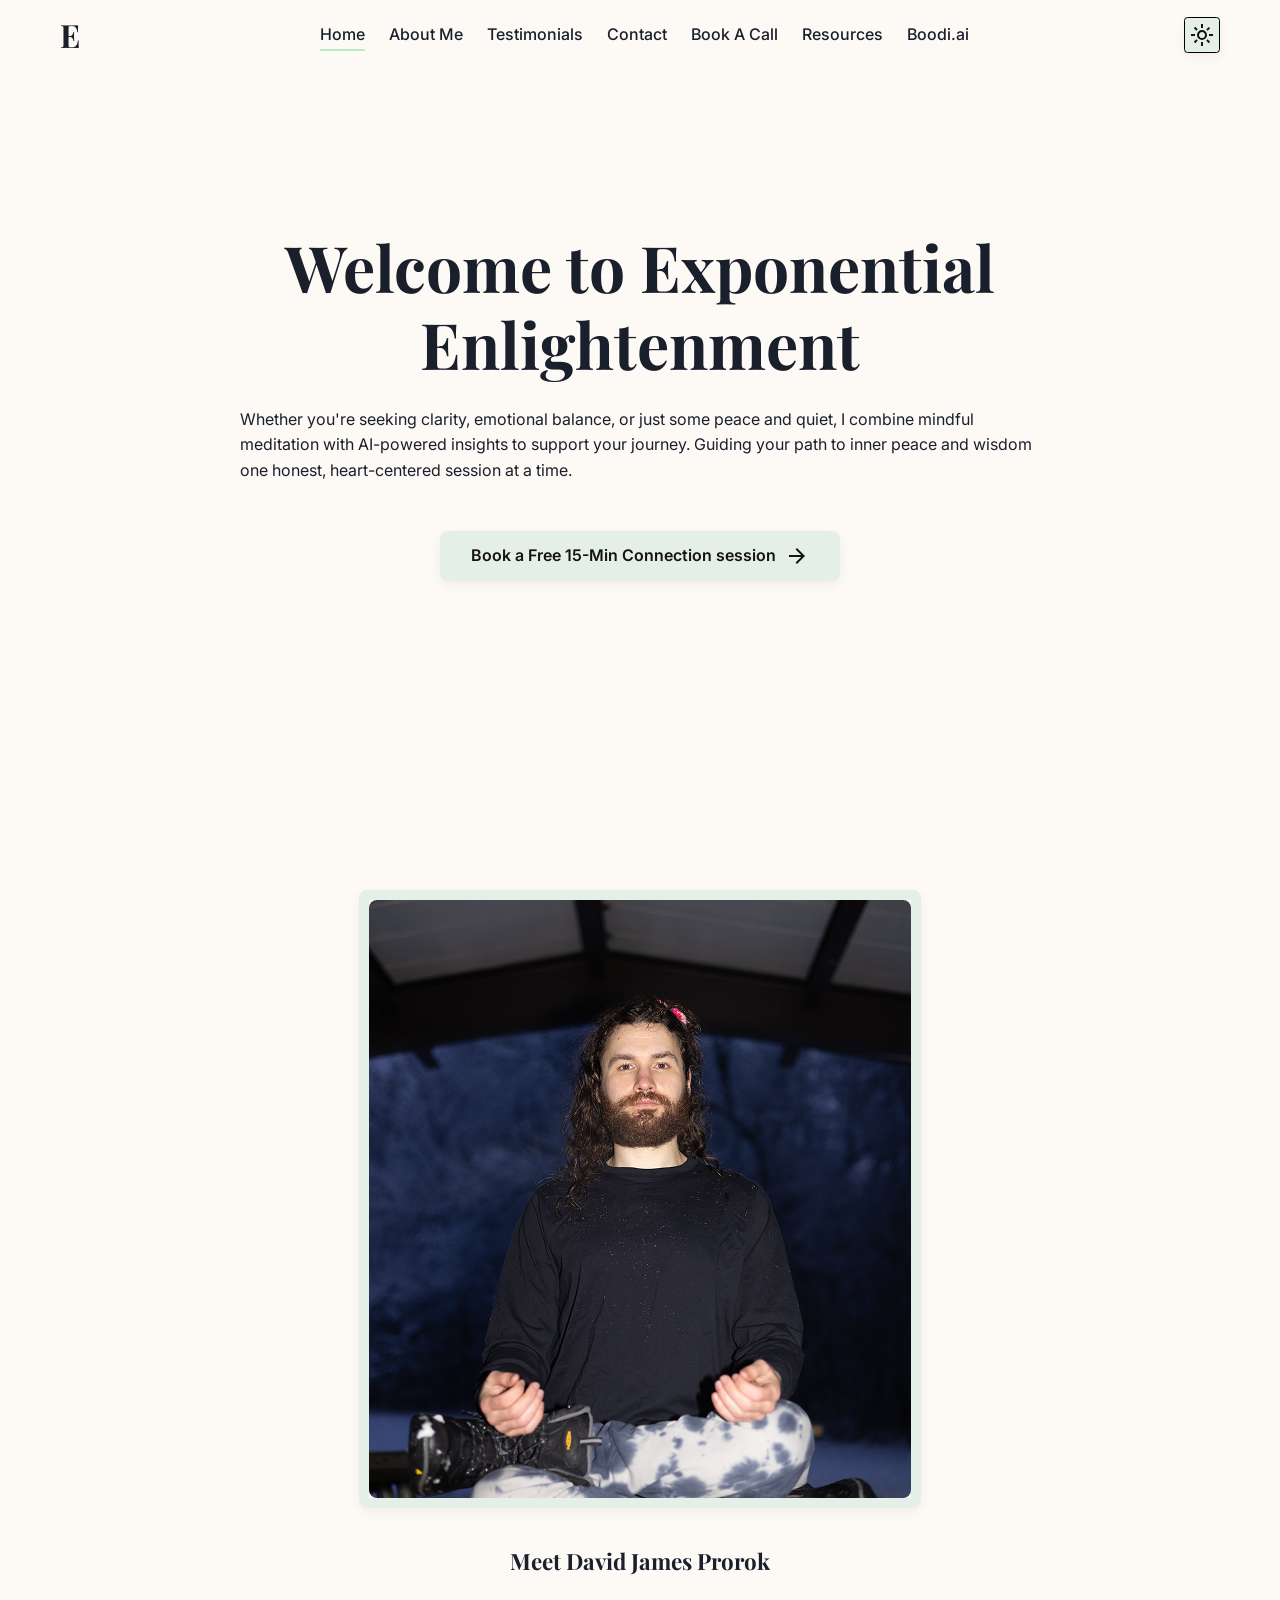
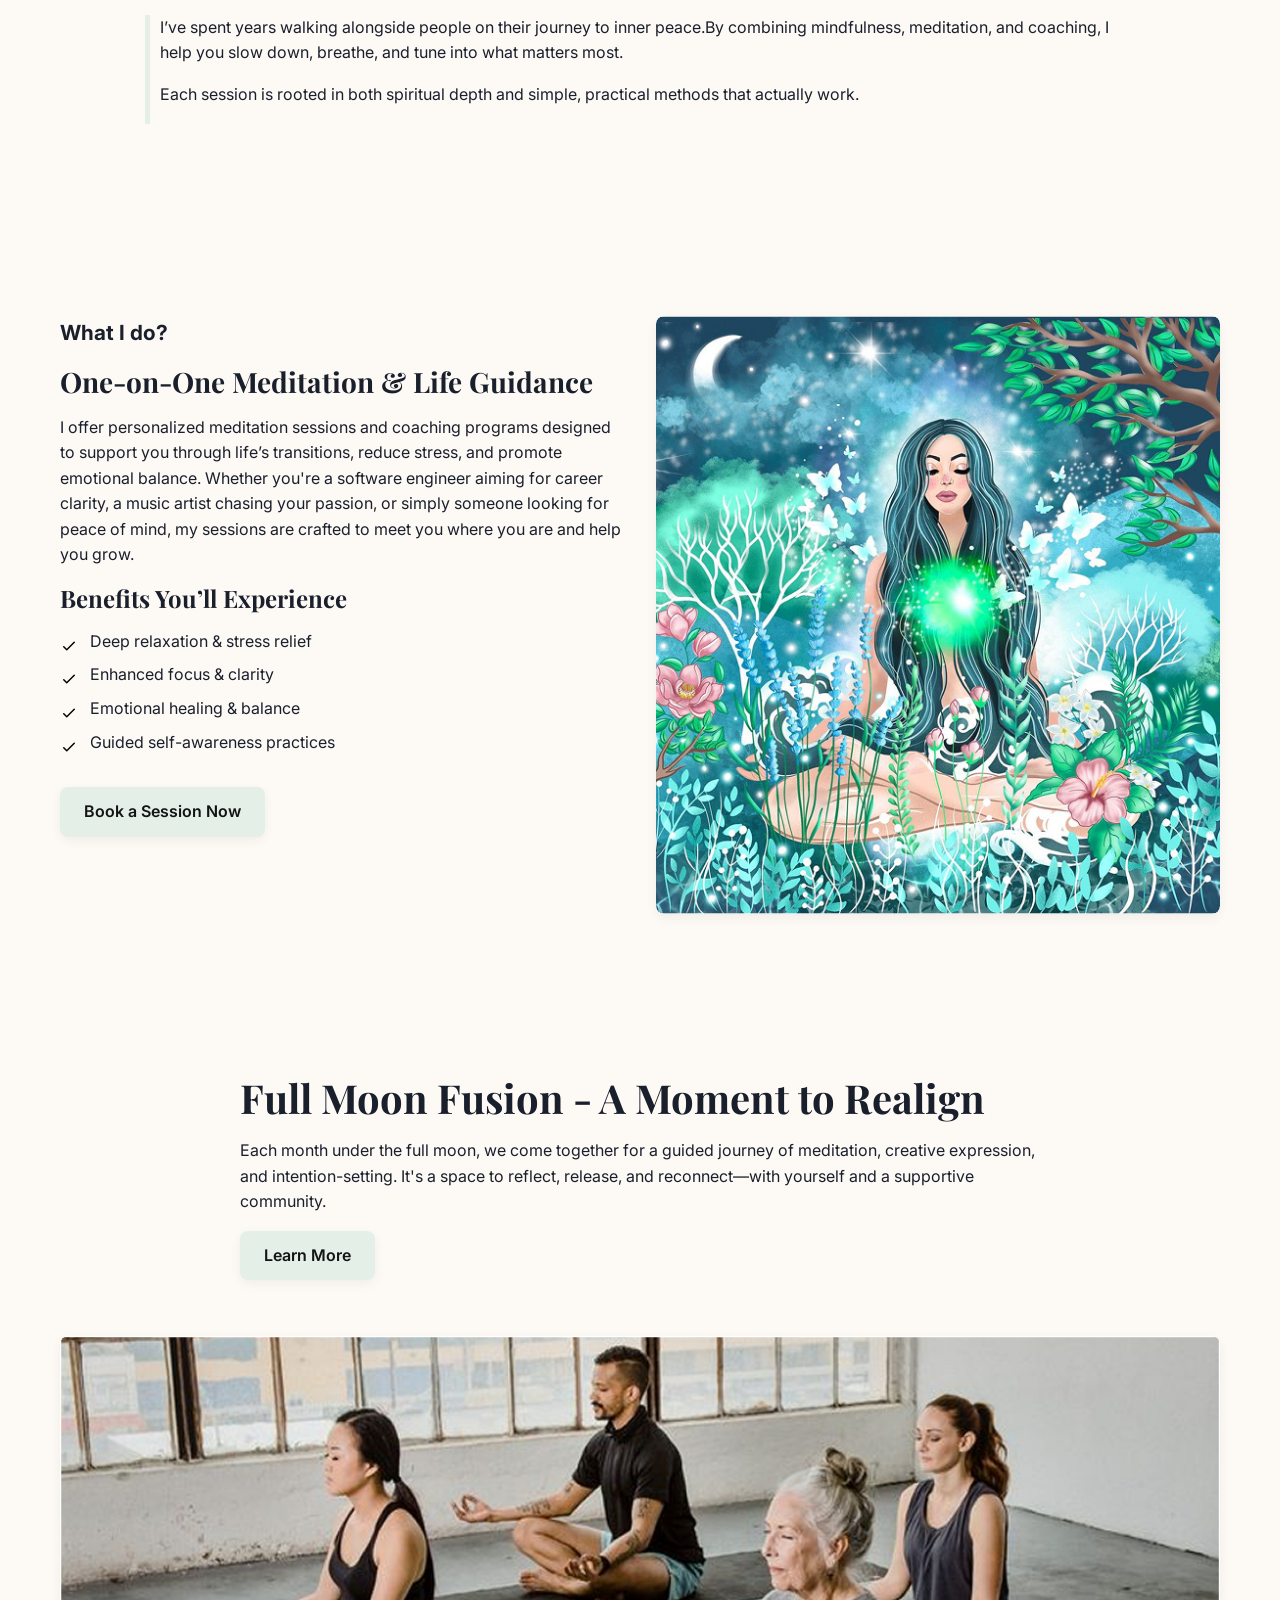
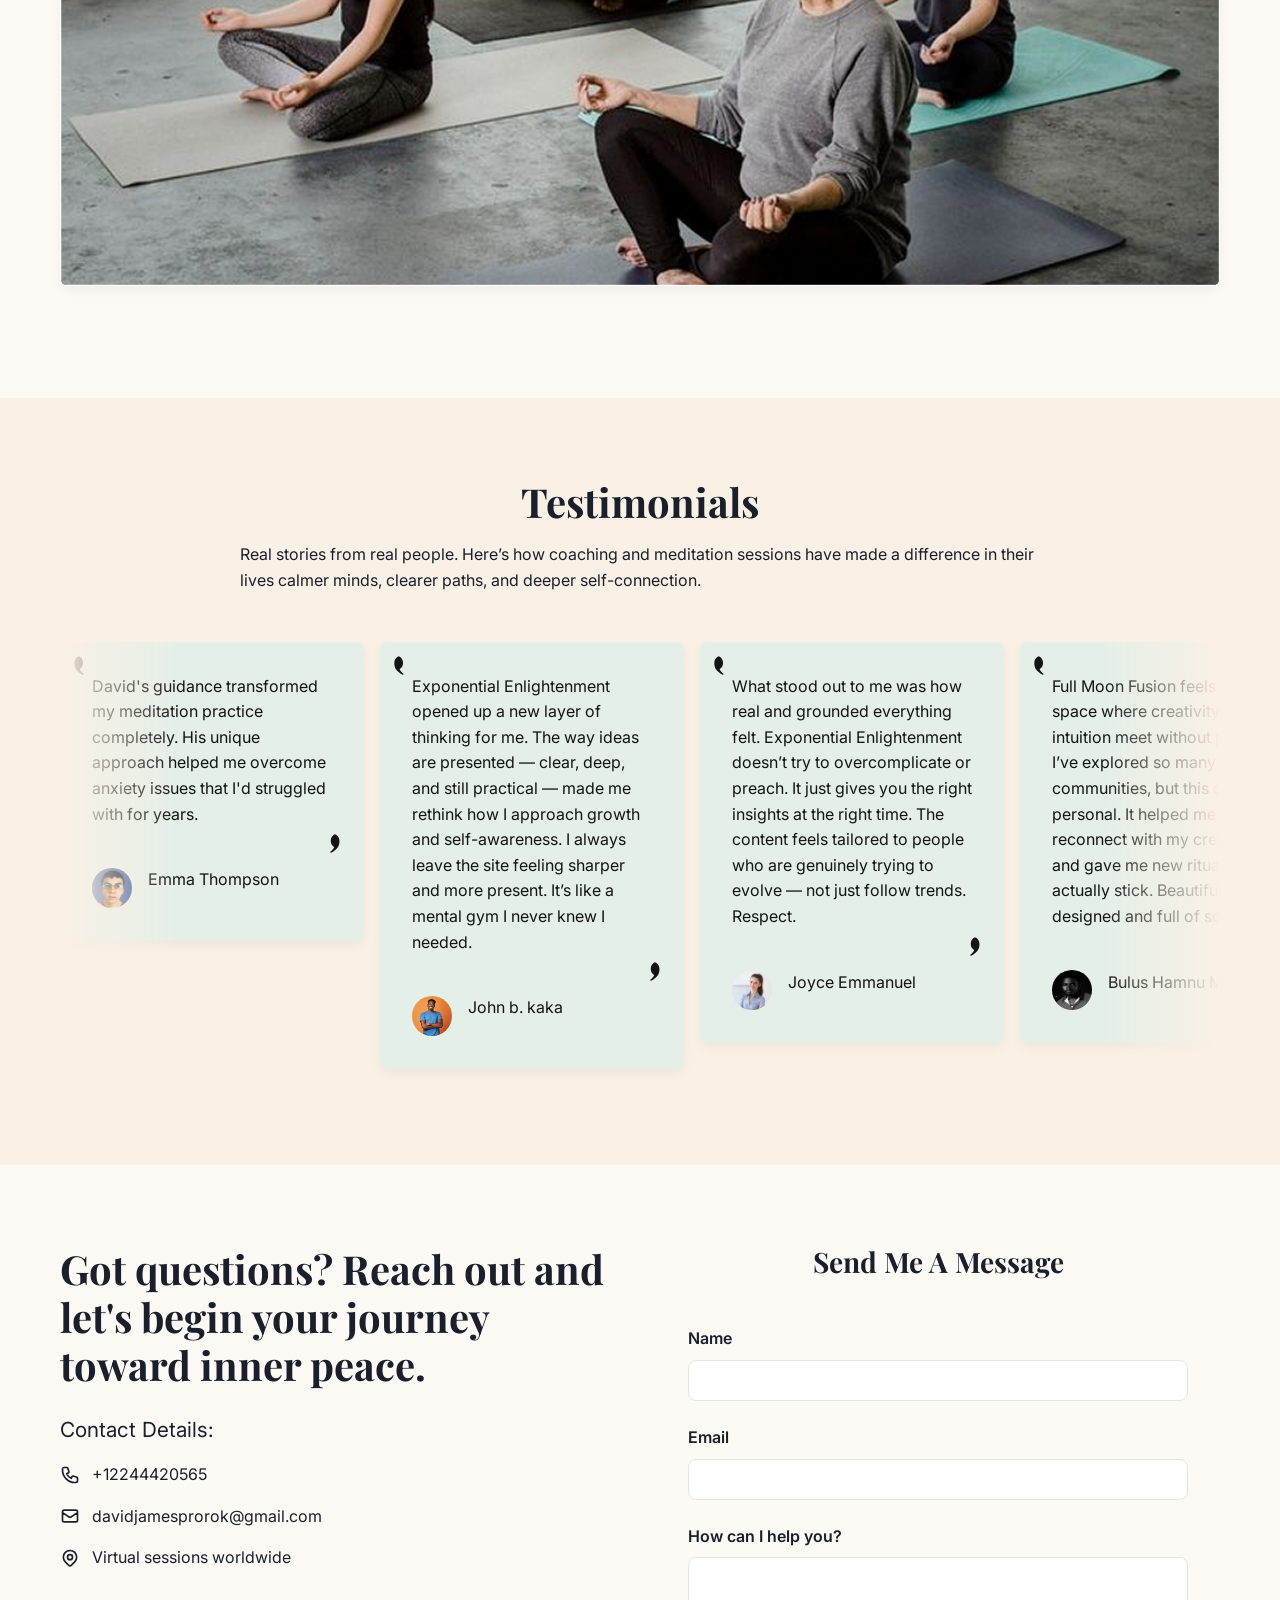
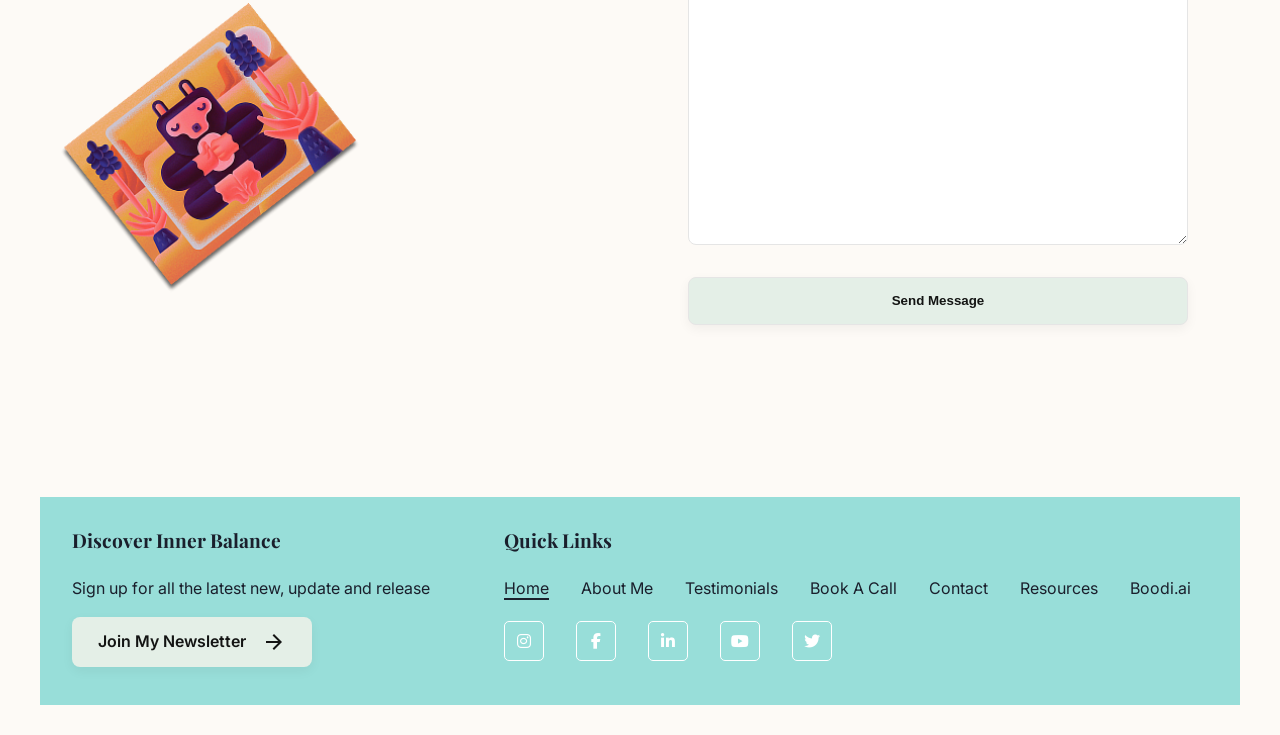
==== index.html @ 4331414e "add and commit project files" ====
<!DOCTYPE html>
<html lang="en">
  <head>
    <meta charset="UTF-8"/>
    <meta name="viewport" content="width=device-width, initial-scale=1.0" />
    <title>Exponential Enlightenment</title>
    <meta name="description" content="Meditation and AI Coaching" />
    <meta name="author" content="David James Prorok" />
    
    <!-- Google Fonts -->
    <link href="https://fonts.googleapis.com/css2?family=Playfair+Display:wght@400;600;700&family=Inter:wght@300;400;500;600;700&display=swap" rel="stylesheet">
    <link rel="stylesheet" href="https://cdnjs.cloudflare.com/ajax/libs/font-awesome/6.4.0/css/all.min.css">

    
    <link rel="stylesheet" href="styles.css">
  </head>
  <body class="theme-default">
    <!-- Header -->
    <header class="header">
      <div class="container">
        <a href="index.html" class="logo">E</a>
        <nav>
          <ul class="main-nav">
            <li><a href="index.html" class="active">Home</a></li>
            <li><a href="#about-section">About Me</a></li>
            <li><a href="#testimonials">Testimonials</a></li>
            <li><a href="contact.html">Contact</a></li>
            <li><a href="booking.html">Book A Call</a></li>
            <li><a href="resources.html">Resources</a></li>
            
            <li><a href="boodi.html">Boodi.ai</a></li>
          </ul>
        </nav>
        <span class="theme-switcher">
          <button id="theme-toggle" aria-label="Change theme">
            <svg xmlns="http://www.w3.org/2000/svg" height="24px" viewBox="0 -960 960 960" width="24px" fill="#000000"><path d="M480-360q50 0 85-35t35-85q0-50-35-85t-85-35q-50 0-85 35t-35 85q0 50 35 85t85 35Zm0 80q-83 0-141.5-58.5T280-480q0-83 58.5-141.5T480-680q83 0 141.5 58.5T680-480q0 83-58.5 141.5T480-280ZM200-440H40v-80h160v80Zm720 0H760v-80h160v80ZM440-760v-160h80v160h-80Zm0 720v-160h80v160h-80ZM256-650l-101-97 57-59 96 100-52 56Zm492 496-97-101 53-55 101 97-57 59Zm-98-550 97-101 59 57-100 96-56-52ZM154-212l101-97 55 53-97 101-59-57Zm326-268Z"/></svg>
          </button>
          <div id="theme-menu" class="theme-menu">
            <button data-theme="default" class="theme-option active">
              <span class="color-swatch cream"></span>
              <span>Cream</span>
            </button>
            <button data-theme="ocean" class="theme-option">
              <span class="color-swatch ocean"></span>
              <span>Ocean</span>
            </button>
            <button data-theme="forest" class="theme-option">
              <span class="color-swatch forest"></span>
              <span>Forest</span>
            </button>
            <button data-theme="cosmos" class="theme-option">
              <span class="color-swatch cosmos"></span>
              <span>Cosmos</span>
            </button>
          </div>
        </span>
        <button class="mobile-menu-toggle" aria-label="Menu">
          <span></span>
          <span></span>
          <span></span>
        </button>
        <div class="overlay-block"></div>
      </div>
    </header>

    <!-- Main Content -->
    <main>
      <!-- Hero Section -->
      <section class="hero-section">
        <div class="container text-center">
          <h1 class="fade-in">Welcome to Exponential Enlightenment</h1>
          <p class="fade-in-delay center-align-desc" >Whether you're seeking clarity, emotional balance, or just some peace and quiet, I combine mindful meditation with AI-powered insights to support your journey. Guiding your path to inner peace and wisdom one honest, heart-centered session at a time.</p>
          <a href="booking.html" class="btn primary-btn fade-in-delay-2">Book a Free 15-Min Connection session
            <svg xmlns="http://www.w3.org/2000/svg" height="24px" viewBox="0 -960 960 960" width="24px" fill="#FFFFFF"><path d="M647-440H160v-80h487L423-744l57-56 320 320-320 320-57-56 224-224Z"/></svg> </a>
        </div>
      </section>

      <!-- About Section -->
      <section class="section about-section animate-on-scroll" id="about-section">
        <div class="container">
          <div class="about-section-cont">
            <div class="image-container">
              <img src="public/images/davidprorok.png" alt="David James Prorok meditating" class="rounded-image">
            </div>
            <h2>Meet David James Prorok</h2>
            <div class="about-david">
              <p>I’ve spent years walking alongside people on their journey to inner peace.By combining mindfulness, meditation, and coaching, I help you slow down, breathe, and tune into what matters most.</p>
              <p>Each session is rooted in both spiritual depth and simple, practical methods that actually work.</p>
            </div>
          </div>
        </div>
      </section>

      <!-- Services Section -->
      <section class="section services-section animate-on-scroll">
        <div class="container">

          <div class="grid-2">
            <div class="desc">
              <p id="what-i-do">What I do?</p>
              <h3>One-on-One Meditation & Life Guidance</h3>
              <p>I offer personalized meditation sessions and coaching programs designed to support you through life’s transitions, reduce stress, and promote emotional balance. Whether you're a software engineer aiming for career clarity, a music artist chasing your passion, or simply someone looking for peace of mind, my sessions are crafted to meet you where you are and help you grow.</p>

              <h4>Benefits You’ll Experience</h4>
              <ul class="check-list">
                <li>Deep relaxation & stress relief</li>
                <li>Enhanced focus & clarity</li>
                <li>Emotional healing & balance</li>
                <li>Guided self-awareness practices</li>
              </ul>

              <a href="booking.html" class="btn primary-btn">Book a Session Now</a>
            </div>
            <div class="image-container">
              <img src="public/images/girl-meditating.png" alt="Meditation session" class="rounded-image">
            </div>
          </div>
        </div>
      </section>

      <!-- Full Moon Fusion Section -->
      <section class="section moon-section animate-on-scroll">
        <div class="container">
          <div class="mb-large center-align-desc">
            <h2>Full Moon Fusion - A Moment to Realign</h2>
            <p class="subtitle " >Each month under the full moon, we come together for a guided journey of meditation, creative expression, and intention-setting. It's a space to reflect, release, and reconnect—with yourself and a supportive community.</p>
            <a href="fullmoonfusion.html" class="btn primary-btn">Learn More</a>
          </div>

          <div class="image-container full-width mb-medium">
            <img src="public/images/group-of-meditator.png" class="rounded-image">
          </div>

          
        </div>
      </section>

      <!-- Testimonials Section -->
      <section class="section testimonials-section light-bg animate-on-scroll" id="testimonials">
        <div class="container">
          <div class="text-center mb-large">
            <h2>Testimonials</h2>
            <p class="subtitle center-align-desc" >Real stories from real people. Here’s how coaching and meditation sessions have made a difference in their lives calmer minds, clearer paths, and deeper self-connection.</p>
          </div>

          <div class="testimonial-container">
            <div class="testimonial-carousel">

              <div class="testimonial-slide">
                <div class="testimonial-card">

                  <span class="icon-cont">
                    <svg width="45" height="36" class="quote-icon left" xmlns="http://www.w3.org/2000/svg" fill="currentColor" viewBox="0 0 45 36">
                      <g transform="translate(45,0) scale(-1,1)">
                        <path d="M13.415.43c-2.523-.21-4.694.84-6.314 2.58-1.84 1.95-2.76 4.67-2.76 8.04 0 2.3.477 4.2 1.43 5.73.953 1.49 2.253 2.69 3.897 3.6-1.21 3.08-3.136 5.46-5.775 7.14v2.14c3.59-1.21 6.775-3.37 9.555-6.46 2.99-3.29 4.486-7.17 4.486-11.64 0-3.2-.87-5.9-2.613-8.07C14.036 1.65 11.9.59 9.22.43h4.195z"/>
                      </g>
                    </svg>
                    
                    <p>David's guidance transformed my meditation practice completely. His unique approach helped me overcome anxiety issues that I'd struggled with for years.</p>
  
                    <svg width="45" height="36" class="quote-icon right" xmlns="http://www.w3.org/2000/svg" fill="currentColor" viewBox="0 0 45 36">
                      <path d="M13.415.43c-2.523-.21-4.694.84-6.314 2.58-1.84 1.95-2.76 4.67-2.76 8.04 0 2.3.477 4.2 1.43 5.73.953 1.49 2.253 2.69 3.897 3.6-1.21 3.08-3.136 5.46-5.775 7.14v2.14c3.59-1.21 6.775-3.37 9.555-6.46 2.99-3.29 4.486-7.17 4.486-11.64 0-3.2-.87-5.9-2.613-8.07C14.036 1.65 11.9.59 9.22.43h4.195z"/>
                    </svg>
                  </span>
                  

                  <div class="testimonial-author">
                    <img class="author-avatar" src="public/images/profiles/a-guy-2.jpeg" alt="">
                    <div>
                      <p>Emma Thompson</p>
                    </div>
                  </div>
                </div>
              </div>
              <div class="testimonial-slide">
                <div class="testimonial-card">

                  <span class="icon-cont">
                    <svg width="45" height="36" class="quote-icon left" xmlns="http://www.w3.org/2000/svg" fill="currentColor" viewBox="0 0 45 36">
                      <g transform="translate(45,0) scale(-1,1)">
                        <path d="M13.415.43c-2.523-.21-4.694.84-6.314 2.58-1.84 1.95-2.76 4.67-2.76 8.04 0 2.3.477 4.2 1.43 5.73.953 1.49 2.253 2.69 3.897 3.6-1.21 3.08-3.136 5.46-5.775 7.14v2.14c3.59-1.21 6.775-3.37 9.555-6.46 2.99-3.29 4.486-7.17 4.486-11.64 0-3.2-.87-5.9-2.613-8.07C14.036 1.65 11.9.59 9.22.43h4.195z"/>
                      </g>
                    </svg>
                    
                    <p>Exponential Enlightenment opened up a new layer of thinking for me. The way ideas are presented — clear, deep, and still practical — made me rethink how I approach growth and self-awareness. I always leave the site feeling sharper and more present. It’s like a mental gym I never knew I needed.</p>
  
                    <svg width="45" height="36" class="quote-icon right" xmlns="http://www.w3.org/2000/svg" fill="currentColor" viewBox="0 0 45 36">
                      <path d="M13.415.43c-2.523-.21-4.694.84-6.314 2.58-1.84 1.95-2.76 4.67-2.76 8.04 0 2.3.477 4.2 1.43 5.73.953 1.49 2.253 2.69 3.897 3.6-1.21 3.08-3.136 5.46-5.775 7.14v2.14c3.59-1.21 6.775-3.37 9.555-6.46 2.99-3.29 4.486-7.17 4.486-11.64 0-3.2-.87-5.9-2.613-8.07C14.036 1.65 11.9.59 9.22.43h4.195z"/>
                    </svg>
                  </span>
                  

                  <div class="testimonial-author">
                    <img class="author-avatar" src="public/images/profiles/a-guy.jpeg" alt="">
                    <div>
                      <p>John b. kaka</p>
                    </div>
                  </div>
                </div>
              </div>

              <div class="testimonial-slide ">
                <div class="testimonial-card">

                  <span class="icon-cont">
                    <svg width="45" height="36" class="quote-icon left" xmlns="http://www.w3.org/2000/svg" fill="currentColor" viewBox="0 0 45 36">
                      <g transform="translate(45,0) scale(-1,1)">
                        <path d="M13.415.43c-2.523-.21-4.694.84-6.314 2.58-1.84 1.95-2.76 4.67-2.76 8.04 0 2.3.477 4.2 1.43 5.73.953 1.49 2.253 2.69 3.897 3.6-1.21 3.08-3.136 5.46-5.775 7.14v2.14c3.59-1.21 6.775-3.37 9.555-6.46 2.99-3.29 4.486-7.17 4.486-11.64 0-3.2-.87-5.9-2.613-8.07C14.036 1.65 11.9.59 9.22.43h4.195z"/>
                      </g>
                    </svg>
                    
                    <p>What stood out to me was how real and grounded everything felt. Exponential Enlightenment doesn’t try to overcomplicate or preach. It just gives you the right insights at the right time. The content feels tailored to people who are genuinely trying to evolve — not just follow trends. Respect.</p>
  
                    <svg width="45" height="36" class="quote-icon right" xmlns="http://www.w3.org/2000/svg" fill="currentColor" viewBox="0 0 45 36">
                      <path d="M13.415.43c-2.523-.21-4.694.84-6.314 2.58-1.84 1.95-2.76 4.67-2.76 8.04 0 2.3.477 4.2 1.43 5.73.953 1.49 2.253 2.69 3.897 3.6-1.21 3.08-3.136 5.46-5.775 7.14v2.14c3.59-1.21 6.775-3.37 9.555-6.46 2.99-3.29 4.486-7.17 4.486-11.64 0-3.2-.87-5.9-2.613-8.07C14.036 1.65 11.9.59 9.22.43h4.195z"/>
                    </svg>
                  </span>
                  

                  <div class="testimonial-author">
                    <img class="author-avatar" src="public/images/profiles/a-lady.jpeg" alt="">
                    <div>
                      <p>Joyce Emmanuel</p>
                    </div>
                  </div>
                </div>
              </div>
              <div class="testimonial-slide active">
                <div class="testimonial-card">

                  <span class="icon-cont">
                    <svg width="45" height="36" class="quote-icon left" xmlns="http://www.w3.org/2000/svg" fill="currentColor" viewBox="0 0 45 36">
                      <g transform="translate(45,0) scale(-1,1)">
                        <path d="M13.415.43c-2.523-.21-4.694.84-6.314 2.58-1.84 1.95-2.76 4.67-2.76 8.04 0 2.3.477 4.2 1.43 5.73.953 1.49 2.253 2.69 3.897 3.6-1.21 3.08-3.136 5.46-5.775 7.14v2.14c3.59-1.21 6.775-3.37 9.555-6.46 2.99-3.29 4.486-7.17 4.486-11.64 0-3.2-.87-5.9-2.613-8.07C14.036 1.65 11.9.59 9.22.43h4.195z"/>
                      </g>
                    </svg>
                    
                    <p>Full Moon Fusion feels like a space where creativity and intuition meet without pressure. I’ve explored so many tools and communities, but this one felt personal. It helped me reconnect with my creative flow and gave me new rituals that actually stick. Beautifully designed and full of soul</p>
  
                    <svg width="45" height="36" class="quote-icon right" xmlns="http://www.w3.org/2000/svg" fill="currentColor" viewBox="0 0 45 36">
                      <path d="M13.415.43c-2.523-.21-4.694.84-6.314 2.58-1.84 1.95-2.76 4.67-2.76 8.04 0 2.3.477 4.2 1.43 5.73.953 1.49 2.253 2.69 3.897 3.6-1.21 3.08-3.136 5.46-5.775 7.14v2.14c3.59-1.21 6.775-3.37 9.555-6.46 2.99-3.29 4.486-7.17 4.486-11.64 0-3.2-.87-5.9-2.613-8.07C14.036 1.65 11.9.59 9.22.43h4.195z"/>
                    </svg>
                  </span>
                  

                  <div class="testimonial-author">
                    <img class="author-avatar" src="public/images/profiles/bulus.jpg" alt="">
                    <div>
                      <p>Bulus Hamnu Madu</p>
                    </div>
                  </div>
                </div>
              </div>
              <div class="testimonial-slide ">
                <div class="testimonial-card">

                  <span class="icon-cont">
                    <svg width="45" height="36" class="quote-icon left" xmlns="http://www.w3.org/2000/svg" fill="currentColor" viewBox="0 0 45 36">
                      <g transform="translate(45,0) scale(-1,1)">
                        <path d="M13.415.43c-2.523-.21-4.694.84-6.314 2.58-1.84 1.95-2.76 4.67-2.76 8.04 0 2.3.477 4.2 1.43 5.73.953 1.49 2.253 2.69 3.897 3.6-1.21 3.08-3.136 5.46-5.775 7.14v2.14c3.59-1.21 6.775-3.37 9.555-6.46 2.99-3.29 4.486-7.17 4.486-11.64 0-3.2-.87-5.9-2.613-8.07C14.036 1.65 11.9.59 9.22.43h4.195z"/>
                      </g>
                    </svg>
                    
                    <p>I wasn’t expecting much at first, but Full Moon Fusion surprised me. It mixes calm energy with deep inspiration. The vibe, the design, the thought behind every section — it just clicks. I now use the prompts and cycles as part of my creative planning. It’s become part of my rhythm</p>
  
                    <svg width="45" height="36" class="quote-icon right" xmlns="http://www.w3.org/2000/svg" fill="currentColor" viewBox="0 0 45 36">
                      <path d="M13.415.43c-2.523-.21-4.694.84-6.314 2.58-1.84 1.95-2.76 4.67-2.76 8.04 0 2.3.477 4.2 1.43 5.73.953 1.49 2.253 2.69 3.897 3.6-1.21 3.08-3.136 5.46-5.775 7.14v2.14c3.59-1.21 6.775-3.37 9.555-6.46 2.99-3.29 4.486-7.17 4.486-11.64 0-3.2-.87-5.9-2.613-8.07C14.036 1.65 11.9.59 9.22.43h4.195z"/>
                    </svg>
                  </span>
                  

                  <div class="testimonial-author">
                    <img class="author-avatar" src="public/images/profiles/a-lady-2.jpeg" alt="">
                    <div>
                      <p>Natasha Emma</p>
                    </div>
                  </div>
                </div>
              </div>

              
              </div>
            </div>
          </div>

        </div>
      </section>

      <!-- Contact Section -->
      <section class="section contact-section animate-on-scroll">
        <div class="container">
          <div class="grid-2">
            <div style="align-self:start;">
              <h2>Got questions? Reach out and let's begin your journey toward inner peace.</h2>
              <p style="margin-top:1.5rem; font-size: 1.3rem;">Contact Details:</p>
              
              <div class="contact-info">
                <svg xmlns="http://www.w3.org/2000/svg" width="20" height="20" fill="none" viewBox="0 0 24 24" stroke="currentColor">
                  <path stroke-linecap="round" stroke-linejoin="round" stroke-width="2" d="M3 5a2 2 0 012-2h3.28a1 1 0 01.948.684l1.498 4.493a1 1 0 01-.502 1.21l-2.257 1.13a11.042 11.042 0 005.516 5.516l1.13-2.257a1 1 0 011.21-.502l4.493 1.498a1 1 0 01.684.949V19a2 2 0 01-2 2h-1C9.716 21 3 14.284 3 6V5z" />
                </svg>
                <a href="tel:+1 (224) 567-1146">+12244420565</a>
              </div>

              <div class="contact-info-list">
                <div class="contact-info">
                  <svg xmlns="http://www.w3.org/2000/svg" width="20" height="20" fill="none" viewBox="0 0 24 24" stroke="currentColor">
                    <path stroke-linecap="round" stroke-linejoin="round" stroke-width="2" d="M3 8l7.89 5.26a2 2 0 002.22 0L21 8M5 19h14a2 2 0 002-2V7a2 2 0 00-2-2H5a2 2 0 00-2 2v10a2 2 0 002 2z" />
                  </svg>
                  <a href="mailto:davidjamesprorok@gmail.com">davidjamesprorok@gmail.com</a>
                </div>
                
                <div class="contact-info">
                  <svg xmlns="http://www.w3.org/2000/svg" width="20" height="20" fill="none" viewBox="0 0 24 24" stroke="currentColor">
                    <path stroke-linecap="round" stroke-linejoin="round" stroke-width="2" d="M17.657 16.657L13.414 20.9a1.998 1.998 0 01-2.827 0l-4.244-4.243a8 8 0 1111.314 0z" />
                    <path stroke-linecap="round" stroke-linejoin="round" stroke-width="2" d="M15 11a3 3 0 11-6 0 3 3 0 016 0z" />
                  </svg>
                  <span>Virtual sessions worldwide</span>
                </div>
              </div>
              
              <img src="public/images/svg-image.png" alt="Contact visual" class="contact-image rounded-image">
            </div>
            
            <div>
              <h3 style="text-align: center;">Send Me A Message</h3>
              
              <!-- update form url here before deployment -->
              <form id="contact-form" class="contact-form" action="https://formspree.io/f/xjkwyryb" method="POST">
                <div class="form-group">
                  <label for="name">Name</label>
                  <input type="text" id="name" name="name" required>
                </div>
                <div class="form-group">
                  <label for="email">Email</label>
                  <input type="email" id="email" name="email" required>
                </div>
                <div class="form-group">
                  <label for="message">How can I help you?</label>
                  <textarea id="message" name="message" rows="4" required></textarea>
                </div>
                <input type="submit" class="btn primary-btn full-width" value="Send Message">
                <div id="form-status" class="form-status"></div>
              </form>
            </div>
          </div>
        </div>
      </section>
    </main>

    <!-- Footer -->
    <footer class="footer">
      <div class="container">
        <!-- Upper Footer -->
        <div class="footer-grid">

          <!-- Newsletter Signup -->
          <div class="footer-col">
            <h3>Discover Inner Balance</h3>
            <p>Sign up for all the latest new, update and release</p>
            <a target="_blank" href="https://fullmoonfusion.com" class="btn primary-btn newsletter-btn">Join My Newsletter
              <svg xmlns="http://www.w3.org/2000/svg" height="24px" viewBox="0 -960 960 960" width="24px" fill="#FFFFFF"><path d="M647-440H160v-80h487L423-744l57-56 320 320-320 320-57-56 224-224Z"/></svg>
            </a>
          </div>

          <!-- Quick Links -->
          <div class="footer-col">
            <h3>Quick Links</h3>
            <ul class="footer-links">
              <li><a class="active" href="index.html">Home</a></li>
              <li><a href="#about-section">About Me</a></li>
              <li><a href="#testimonials">Testimonials</a></li>
              <li><a href="booking.html">Book A Call</a></li>
              <li><a href="contact.html">Contact</a></li>
              <li><a href="resources.html">Resources</a></li>
              <li><a href="boodi.html">Boodi.ai</a></li>
            </ul>

            <!-- socials icons -->
            <ul class="footer-contact">
      
              <li><a href="https://www.instagram.com/david.prorok" target="_blank"><i class="fab fa-instagram"></i></a></li>
              <li><a href="https://facebook.com/the.david.prorok" target="_blank"><i class="fab fa-facebook-f"></i></a></li>
              <li><a href="https://www.linkedin.com/in/davidprorok" target="_blank"><i class="fab fa-linkedin-in"></i></a></li>
              <li><a href="https://youtube.com/@davidprorok?si=w_GPrHZQorE5PMjw" target="_blank"><i class="fab fa-youtube"></i></a></li>
              <li><a href="https://x.com/david_prorok?t=3c5p2fxIxvEWdtD1FRmhCA&s=09" target="_blank"><i class="fab fa-twitter"></i></a></li>

            </ul>
          </div>

      </div>
    </footer>

    <script src="script.js"></script>
  </body>
</html>
---- styles.css ----
/* Base Variables */
:root {
  /* Default theme - Cream */
  --background-color: #FDFAF6;
  --text-color: #1A1F2C;
  
  --primary-color: #E4EFE7; /* btn */
  --primary-color-text: #131413; /* btn */
  --primary-color-hover : #b5eec5;
  --primary-color-light: rgba(26, 31, 44, 0.1);
  
  --secondary-color: #FAF1E6;
  --secondary-text: #666;
  --border-color: #e5e5e5;
  --shadow: 0 4px 12px rgba(0,0,0,0.05);
  --footer-color: #98DED9;
  
  /* Common variables across themes */
  --header-height: 70px;
  --border-radius: 8px;
  --transition: all 0.3s ease;
}

/* Ocean Theme */
.theme-ocean {
  --background-color: #e3f2fd;
  --text-color: #0d2b45;
  --secondary-color: #ffffff;
  --primary-color: #1565c0;
  --primary-color-light: rgba(21, 101, 192, 0.1);
  --secondary-color: #bbdefb;
  --secondary-text: #546e7a;
  --border-color: #b3e5fc;

  --primary-color-text: #ffffff; /* btn */
  --primary-color-hover : #3813cb;
  --footer-color: #60bef9;
}

/* Forest Theme */
.theme-forest {
  --background-color: #e8f5e9;
  --text-color: #1b5e20;
  --secondary-color: #ffffff;
  --primary-color: #2e7d32;
  --primary-color-light: rgba(46, 125, 50, 0.1);
  --secondary-color: #c8e6c9;
  --secondary-text: #558b2f;
  --border-color: #a5d6a7;

  --primary-color-text: #ffffff; /* btn */
  --primary-color-hover : #13cb72;
  --footer-color: #51f1b1;
}

/* Cosmos Theme */
.theme-cosmos {
  --background-color: #f3e5f5;
  --text-color: #4a148c;
  --secondary-color: #ffffff;
  --primary-color: #7b1fa2;
  --primary-color-light: rgba(123, 31, 162, 0.1);
  --secondary-color: #e1bee7;
  --secondary-text: #6a1b9a;
  --border-color: #ce93d8;

  --primary-color-text: #ffffff; /* btn */
  --primary-color-hover : #da52df;
  --footer-color: rgb(245, 138, 234);
}

/* Reset & Base Styles */
* {
  margin: 0;
  padding: 0;
  box-sizing: border-box;
}

html {
  scroll-behavior: smooth;
  scroll-padding-top: 5rem;
}

body {
  font-family: 'Inter', sans-serif;
  line-height: 1.6;
  color: var(--text-color);
  background-color: var(--background-color);
  transition: background-color 0.5s ease, color 0.5s ease;
}

h1, h2, h3, h4, h5, h6 {
  font-family: 'Playfair Display', serif;
  margin-bottom: 1rem;
  line-height: 1.2;
}

h1 {
  font-size: 3rem;
}

h2 {
  font-size: 2.5rem;
}

h3 {
  font-size: 1.75rem;
}

h4 {
  font-size: 1.5rem;
}

p {
  margin-bottom: 1rem;
}


a {
  color: var(--primary-color);
  text-decoration: none;
  transition: var(--transition);
}

a:hover {
  color: var(--text-color);
}

img {
  max-width: 100%;
  height: auto;
  display: block;
}

ul {
  list-style: none;
}

button {
  cursor: pointer;
  font-family: 'Inter', sans-serif;
}

/* Utility Classes */
.container {
  width: 100%;
  max-width: 1200px;
  margin: 0 auto;
  padding: 0 20px;
}

.text-center {
  text-align: center;
}

.mb-small {
  margin-bottom: 1rem;
}

.mb-medium {
  margin-bottom: 2rem;
}

.mb-large {
  margin-bottom: 3rem;
}

.light-bg {
  background-color: var(--secondary-color);
}

/* Button Styles */
.btn {
  display: inline-block;
  padding: 12px 24px;
  border-radius: var(--border-radius);
  text-align: center;
  font-weight: 600;
  border: none;
  cursor: pointer;
  transition: var(--transition);
}

.primary-btn {
  background-color: var(--primary-color);
  color: var(--primary-color-text);
  box-shadow: var(--shadow);
}

.primary-btn:hover {
  background-color: var(--primary-color-hover);
  color: var(--primary-color-text);
}

.outline-btn {
  background-color: transparent;
  border: 2px solid var(--primary-color);
  color: var(--primary-color);
}

.outline-btn:hover {
  background-color: var(--primary-color);
  color: #fff;
}

.full-width {
  width: 100%;
}

/* Grid Layouts */
.grid-2 {
  display: grid;
  grid-template-columns: 1fr;
  gap: 2rem;
  align-items: flex-start;
}

.footer-grid {
  display: grid;
  grid-template-columns: 1fr;
  gap: 2rem;
}

/* Responsive Grid */
@media (min-width: 768px) {
  .grid-2 {
    grid-template-columns: 1fr 1fr;
    align-items: center;
  }
  
  .footer-grid {
    grid-template-columns: 25rem 1fr;
  }
}

@media (min-width: 992px) {
  /* .footer-grid {
    grid-template-columns: repeat(4, 1fr);
  } */
}

/* Section Styles */
.section {
  padding: 60px 0;
}

.hero-section {
  min-height: 90vh;
  display: flex;
  align-items: center;
  background-color: var(--background-color);
  padding: 100px 0;
}

.hero-section h1 {
  margin-bottom: 1.5rem;
}
.hero-section .center-align-desc {
  margin-bottom: 3rem;
}

.hero-section a {
  display: flex;
  flex-flow: row nowrap;
  max-width: 25rem;
  margin-left: auto;
  margin-right: auto;
  justify-content: center;
  align-items: center;
  gap: .6rem;
}

.hero-section a svg{
  fill: var(--text-color);
}

.center-align-desc {
  max-width: 50rem;
  margin: 0 auto;
  text-align: left;
}

.btn.primary-btn svg, #theme-toggle svg {
  fill: var(--primary-color-text);
}

/* Header & Navigation */
.header {
  position: fixed;
  top: 0;
  left: 0;
  width: 100%;
  height: var(--header-height);
  background-color: var(--background-color);
  backdrop-filter: blur(5px);
  z-index: 1000;
  transition: var(--transition);
  z-index: 10;
}

.header .container {
  display: flex;
  justify-content: space-between;
  align-items: center;
  height: 100%;
}

.logo {
  font-family: 'Playfair Display', serif;
  font-size: 2rem;
  font-weight: 700;
  color: var(--text-color);
}
.logo:hover {
  font-weight: 300;
  color: var(--text-color);
}

.main-nav {
  align-items: center;

}

.main-nav.show {
  display: flex;
    right: 0;
}

.main-nav li {
  margin-left: 1.5rem;
  position: relative;
}

.main-nav a {
  color: var(--text-color);
  font-weight: 500;
  position: relative;
  padding-bottom: 5px;
}

.main-nav a::after {
  content: '';
  position: absolute;
  bottom: -2px;
  left: 0;
  width: 0;
  height: 2px;
  background-color: var(--primary-color-hover);
  transition: var(--transition);
}

.main-nav a:hover::after,
.main-nav a.active::after {
  width: 100%;
}


/* Theme Switcher */
.theme-switcher {
  position: relative;
}

#theme-toggle {
  background: var(--primary-color);
  border: 1px solid black;
  border-radius: 10%;
  padding: 5px;
  color: var(--text-color);
  display: flex;
  align-items: center;
  justify-content: center;
  box-shadow: var(--shadow);
  transition: background-color 0.3s linear;
}

#theme-toggle:hover {
  background: var(--primary-color-hover);
}

.theme-menu {
  position: absolute;
  top: 100%;
  right: 0;
  width: 180px;
  background-color: var(--secondary-color);
  border-radius: var(--border-radius);
  box-shadow: var(--shadow);
  padding: 10px;
  display: none;
  z-index: 100;
}

.theme-option {
  display: flex;
  align-items: center;
  padding: 8px;
  width: 100%;
  border: none;
  background: none;
  border-radius: 4px;
  text-align: left;
  transition: var(--transition);
}

.theme-option:hover {
  background-color: rgb(235, 224, 224);
}

.theme-option.active {
  background-color: var(--primary-color-light);
}

.color-swatch {
  width: 16px;
  height: 16px;
  border-radius: 50%;
  margin-right: 10px;
}

.cream {
  background-color: #f5f2ea;
  border: 1px solid #e5e5e5;
}

.ocean {
  background-color: #e3f2fd;
  border: 1px solid #b3e5fc;
}

.forest {
  background-color: #e8f5e9;
  border: 1px solid #a5d6a7;
}

.cosmos {
  background-color: #f3e5f5;
  border: 1px solid #ce93d8;
}

.theme-menu.show {
  display: block;
}

/* Mobile Menu */
.mobile-menu-toggle {
  display: block;
  background: none;
  border: none;
  width: 30px;
  height: 20px;
  position: relative;
}

.mobile-menu-toggle span {
  display: block;
  width: 100%;
  height: 2px;
  background-color: var(--text-color);
  position: absolute;
  left: 0;
  transition: var(--transition);
}

.mobile-menu-toggle span:nth-child(1) {
  top: 0;
}

.mobile-menu-toggle span:nth-child(2) {
  top: 9px;
}

.mobile-menu-toggle span:nth-child(3) {
  bottom: 0;
}

.mobile-menu-toggle.active span:nth-child(1) {
  transform: rotate(45deg);
  top: 9px;
}

.mobile-menu-toggle.active span:nth-child(2) {
  opacity: 0;
}

.mobile-menu-toggle.active span:nth-child(3) {
  transform: rotate(-45deg);
  bottom: 9px;
}

.overlay-block {
  background-color: black;
  opacity: 0.2;
  position: fixed;
    top: 4.35rem;
    right: 0;
    left: 0;
    bottom: 0;
  height: 100vh;
  width: 100vw;
  display: none;
}

.overlay-block.show {
  display: block;
}


/* About section */
.about-section-cont {
  display: flex;
  flex-flow: column nowrap;
  align-items: center;
  max-width: 60rem;
  margin: 0 auto;
  margin-bottom: 2rem;
}

.about-section-cont h2 {
  font-size: 1.4rem;
  text-align: center;
  margin: 2.5rem 0;
}

.about-section-cont .image-container {
  max-width: 40rem;
  border: 10px solid var(--primary-color);
}

.about-section-cont .image-container img {
  max-width: 100%;
}

.about-david {
  position: relative;
}

.about-david::after {
  background-color: var(--primary-color);
  content: "";
  height: 100%;
  width: 5px;
  position: absolute;
    top: 0;
    left: -15px;
}

/* services-section */


.services-section .desc{
  align-self: flex-start;
}
.services-section #what-i-do {
  text-align: left;
  font-weight: bold;
  margin-bottom: 1.5;
  margin-top: 0;
  font-size: 1.3rem;
}

/* moon-section */
.moon-section .center-align-desc {
  margin-bottom: 3.5rem;
}

/* Testimonials */
.testimonial-container {
  position: relative;
  overflow: hidden;
  display: flex;
  flex-flow: row nowrap;
  gap: 1rem;

  max-width: 100%;
  margin: 0 auto;
  padding-bottom: 1rem;
  
  mask-image: linear-gradient(to right, transparent, black 10%, black 90%, transparent);
  -webkit-mask-image: linear-gradient(to right, transparent, black 10%, black 90%, transparent);
}

.testimonial-carousel {
  position: relative;
  display: flex;
  flex-flow: row nowrap;
  gap: 1rem;
  animation: carousel-animation 25s linear infinite;
}


@keyframes carousel-animation {
  0% {
    transform: translateX(0%);
  }
  100% {
    transform: translateX(-100%);
  }
}

.testimonial-carousel::-webkit-scrollbar {
  width: 0;
}


.testimonial-card {
  background-color: var(--primary-color);
  color: var(--primary-color-text);
  border-radius: var(--border-radius);
  box-shadow: var(--shadow);
  padding: 2rem;
  position: relative;
  display: flex;
  flex-direction: column;
  align-items: start;
}

.icon-cont {
  position: relative;
}

.icon-cont p {
  min-width: 15rem;
}

.quote-icon {
  position: absolute;
  width: 1.8rem;
  height: auto;
  margin-bottom: 1rem;
}

.quote-icon.right {
  bottom: -30px;
  right: -25px;
}
.quote-icon.left {
  top: -18px;
  left: -35px;
}

.testimonial-author {
  display: flex;
  align-items: center;
  justify-content: center;
  margin-top: 1.5rem;
}

.author-avatar {
  width: 40px;
  height: 40px;
  border-radius: 50%;
  background-color: var(--primary-color-light);
  color: var(--primary-color);
  display: flex;
  align-items: center;
  justify-content: center;
  font-weight: 600;
  margin-right: 1rem;
}

.author-title {
  font-size: 0.9rem;
  color: var(--secondary-text);
  margin-bottom: 0;
}





/* Contact Form */
.contact-form {
  background-color: var(--background-color);
  padding: 2rem;
  /* border-radius: var(--border-radius); */
}

.form-group {
  margin-bottom: 1.5rem;
}

.form-group label {
  display: block;
  margin-bottom: 0.5rem;
  font-weight: 600;
}

.contact-form input,
.contact-form textarea {
  width: 100%;
  padding: 0.75rem;
  border: 1px solid var(--border-color);
  border-radius: var(--border-radius);
  background-color: #fff;
  transition: var(--transition);
}

.contact-form textarea {
  height: 18rem;
}

.contact-form input[type="submit"] {
  background-color: var(--primary-color);
  height: 3rem;
}
.contact-form input[type="submit"]:hover {
  background-color: var(--primary-color-hover);
}

.contact-form input:focus,
.contact-form textarea:focus {
  outline: none;
  border-color: var(--primary-color);
}

.form-status {
  margin-top: 1rem;
  padding: 0.75rem;
  border-radius: var(--border-radius);
  display: none;
}

.form-status.success {
  display: block;
  background-color: #e3f5e6;
  color: #2e7d32;
}

.form-status.error {
  display: block;
  background-color: #fdeded;
  color: #d32f2f;
}

/* Image Styles */
.image-container {
  overflow: hidden;
  border-radius: var(--border-radius);
  box-shadow: var(--shadow);
}

.rounded-image {
  border-radius: var(--border-radius);
  width: 100%;
  height: 100%;
  object-fit: cover;
}

.contact-image {
  max-width: 300px;
  margin-top: 2rem;
}

/* Check List */
.check-list {
  margin-bottom: 2rem;
}

.check-list li {
  padding-left: 30px;
  position: relative;
  margin-bottom: 0.5rem;
}

.check-list li:before {
  content: '';
  position: absolute;
  left: 0;
  top: 8px;
  width: 18px;
  height: 18px;
  background-image: url("data:image/svg+xml,%3Csvg xmlns='http://www.w3.org/2000/svg' fill='none' viewBox='0 0 24 24' stroke='currentColor'%3E%3Cpath stroke-linecap='round' stroke-linejoin='round' stroke-width='2' d='M5 13l4 4L19 7'%3E%3C/path%3E%3C/svg%3E");
  background-size: contain;
  background-repeat: no-repeat;
  color: var(--primary-color);
}

/* Contact Info List */
.contact-info-list {
  margin-bottom: 2rem;
}

.contact-info {
  display: flex;
  align-items: center;
  margin-bottom: 1rem;
  
}
.contact-info a {
  color: var(--text-color);
}

.contact-info svg {
  margin-right: 0.75rem;
  color: var(--text-color);
}

/* Footer Styles */
.footer {
  padding: 60px 0 30px;
}

.footer .container {
  background-color: var(--footer-color);
  padding: 2rem;
}


.footer-col h3 {
  margin-bottom: 1.5rem;
  font-size: 1.2rem;
}

.footer-links, .footer-contact {
  display: flex;
  flex-flow: row wrap;
  gap: 2rem;
}

.footer-links li {
  margin-bottom: 0.75rem;
}

.footer-links a {
  color: var(--text-color);
}

.footer-links a.active {
  border-bottom: 2px solid var(--text-color);
}

.footer-links a:hover {
  border-bottom: 2px solid var(--text-color);
}

.footer-contact {
  margin-top: .5rem;
}

.footer-contact li {
  margin-bottom: 0.75rem;
}

.footer-contact a {
  display: flex;
  align-items: center;
  justify-content: center;
  color: var(--text-color);
  width: 40px;
  height: 40px;
  border: 1px solid white;
  border-radius: 5px;
}

.footer-contact a i {
  color: white;
}

.footer-contact a:hover {
  background-color: var(--primary-color-hover);
}

.footer-bottom {
  margin-top: 2rem;
  padding-top: 1.5rem;
  border-top: 1px solid var(--border-color);
  display: flex;
  flex-direction: column;
  align-items: center;
  text-align: center;
}

.footer-legal {
  margin-top: 1rem;
  display: flex;
  gap: 1.5rem;
}

/* Newsletter Form */
.newsletter-btn {
  background-color: var(--primary-color);
  display: flex;
  gap: 1rem;
  justify-content: center;
  align-items: center;
  max-width: 15rem;
}

.newsletter-btn svg {
  fill: var(--text-color);
}


/* Animations */
@keyframes fadeIn {
  from {
    opacity: 0;
    transform: translateY(20px);
  }
  to {
    opacity: 1;
    transform: translateY(0);
  }
}

.fade-in {
  animation: fadeIn 0.8s ease forwards;
}

.fade-in-delay {
  animation: fadeIn 0.8s ease 0.2s forwards;
  opacity: 0;
}

.fade-in-delay-2 {
  animation: fadeIn 0.8s ease 0.4s forwards;
  opacity: 0;
}

.animate-on-scroll {
  opacity: 0;
  transform: translateY(30px);
  transition: opacity 0.6s ease, transform 0.6s ease;
}

.animate-on-scroll.show {
  opacity: 1;
  transform: translateY(0);
}

/* Media Queries */
@media (max-width: 360px) {
  h1 {
    font-size: 2.5rem;
  }
}

@media (max-width: 992px) {
  .header .container {
    justify-content: start;
  }
  .logo {
    margin-right: auto;
  }

  #theme-toggle {
    padding: 3px;
    margin-right: 2.5rem;
  }

  .main-nav {
    position: fixed;
      top: 4.35rem;
      right: -100%;
      width: 70vw;
      height: 100vh;
      max-width: 20rem;
    flex-flow: column;
    align-items: center;
    background-color: var(--background-color);
    transition: all 0.4s linear;
    z-index: 10;
  }

  .main-nav li a{
    display: block;
    padding: .7rem;
  }


}

@media (min-width: 768px) {
  h1 {
    font-size: 3.5rem;
  }
  
  .newsletter-form {
    flex-direction: row;
  }
  
  .newsletter-form input {
    margin-right: 0.75rem;
    margin-bottom: 0;
    flex: 1;
  }
  
  .footer-bottom {
    flex-direction: row;
    justify-content: space-between;
    text-align: left;
  }
  
  .footer-legal {
    margin-top: 0;
  }
  
  .contact-image {
    margin-top: 0;
  }
}

@media (min-width: 992px) {
  .section {
    padding: 80px 0;
  }
  
  h1 {
    font-size: 4rem;
  }
  
  .main-nav {
    display: flex;
  }
  
  .mobile-menu-toggle {
    display: none;
  }
}
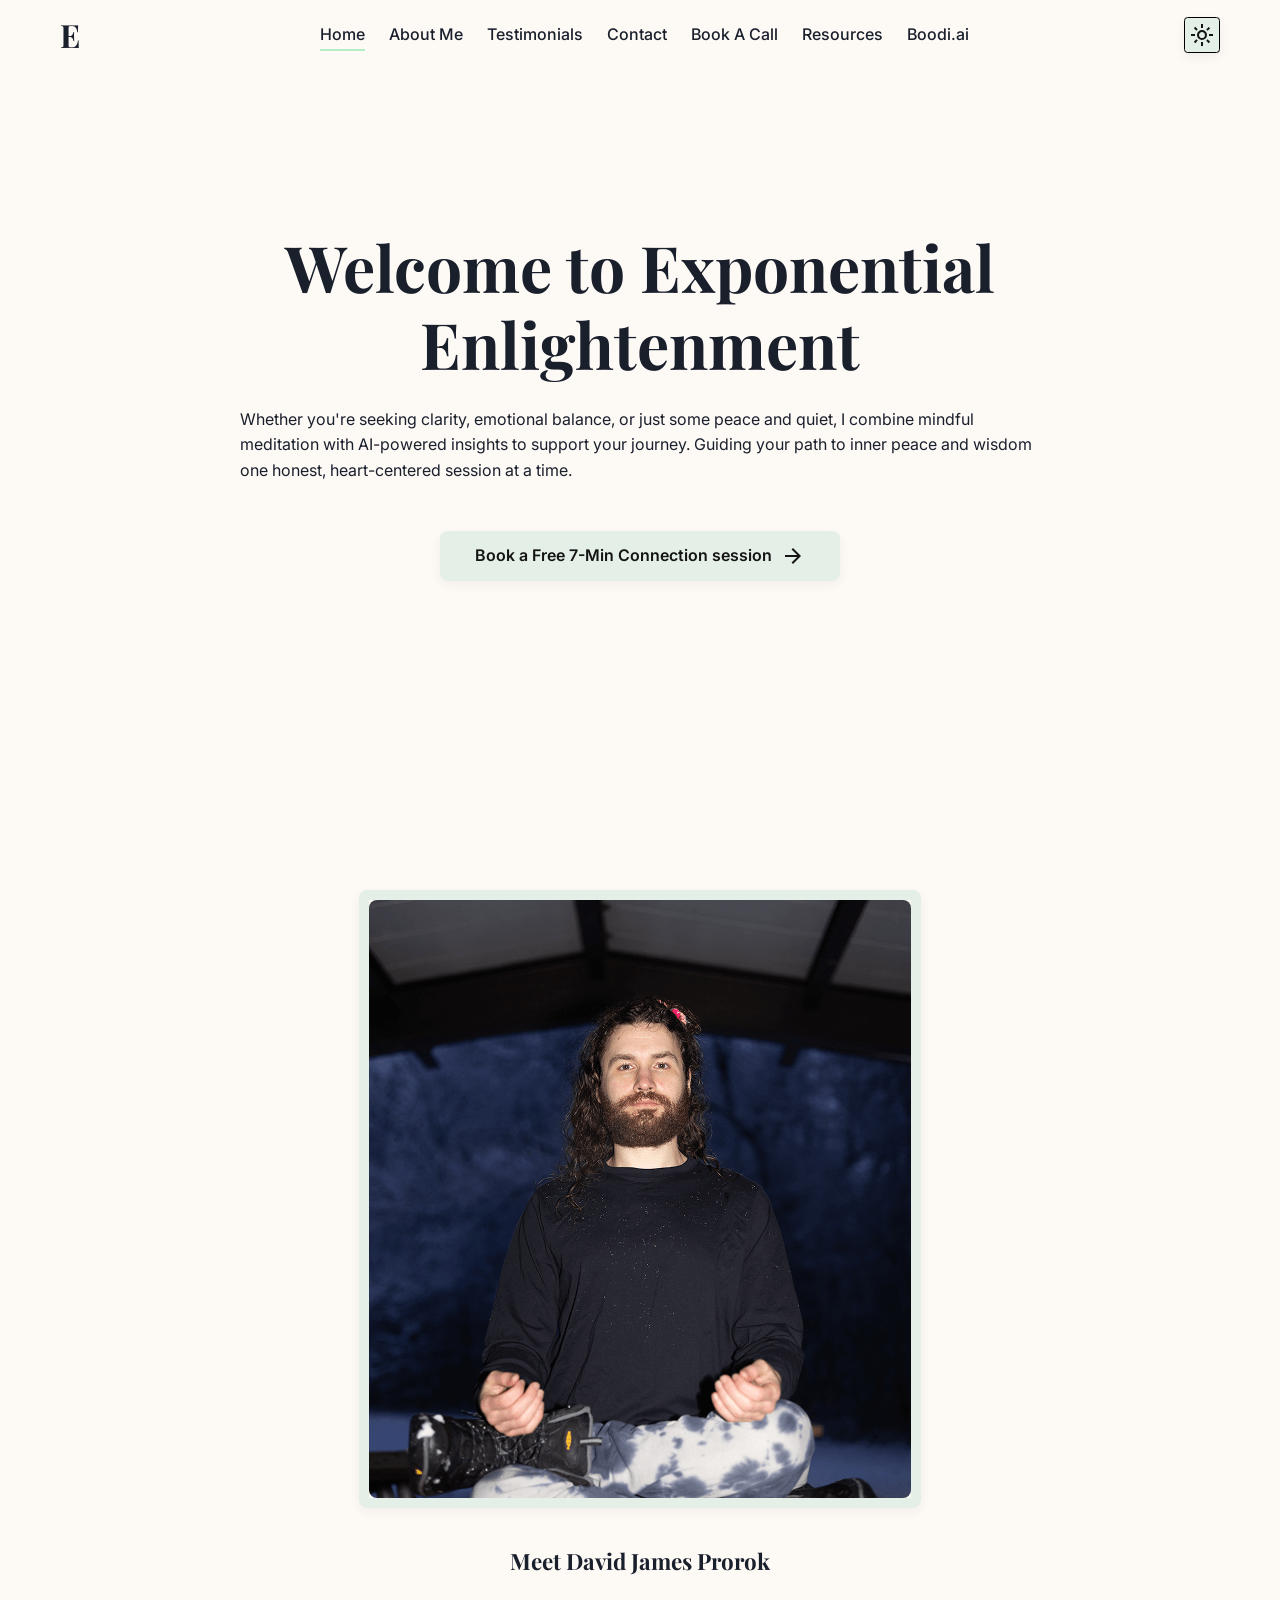
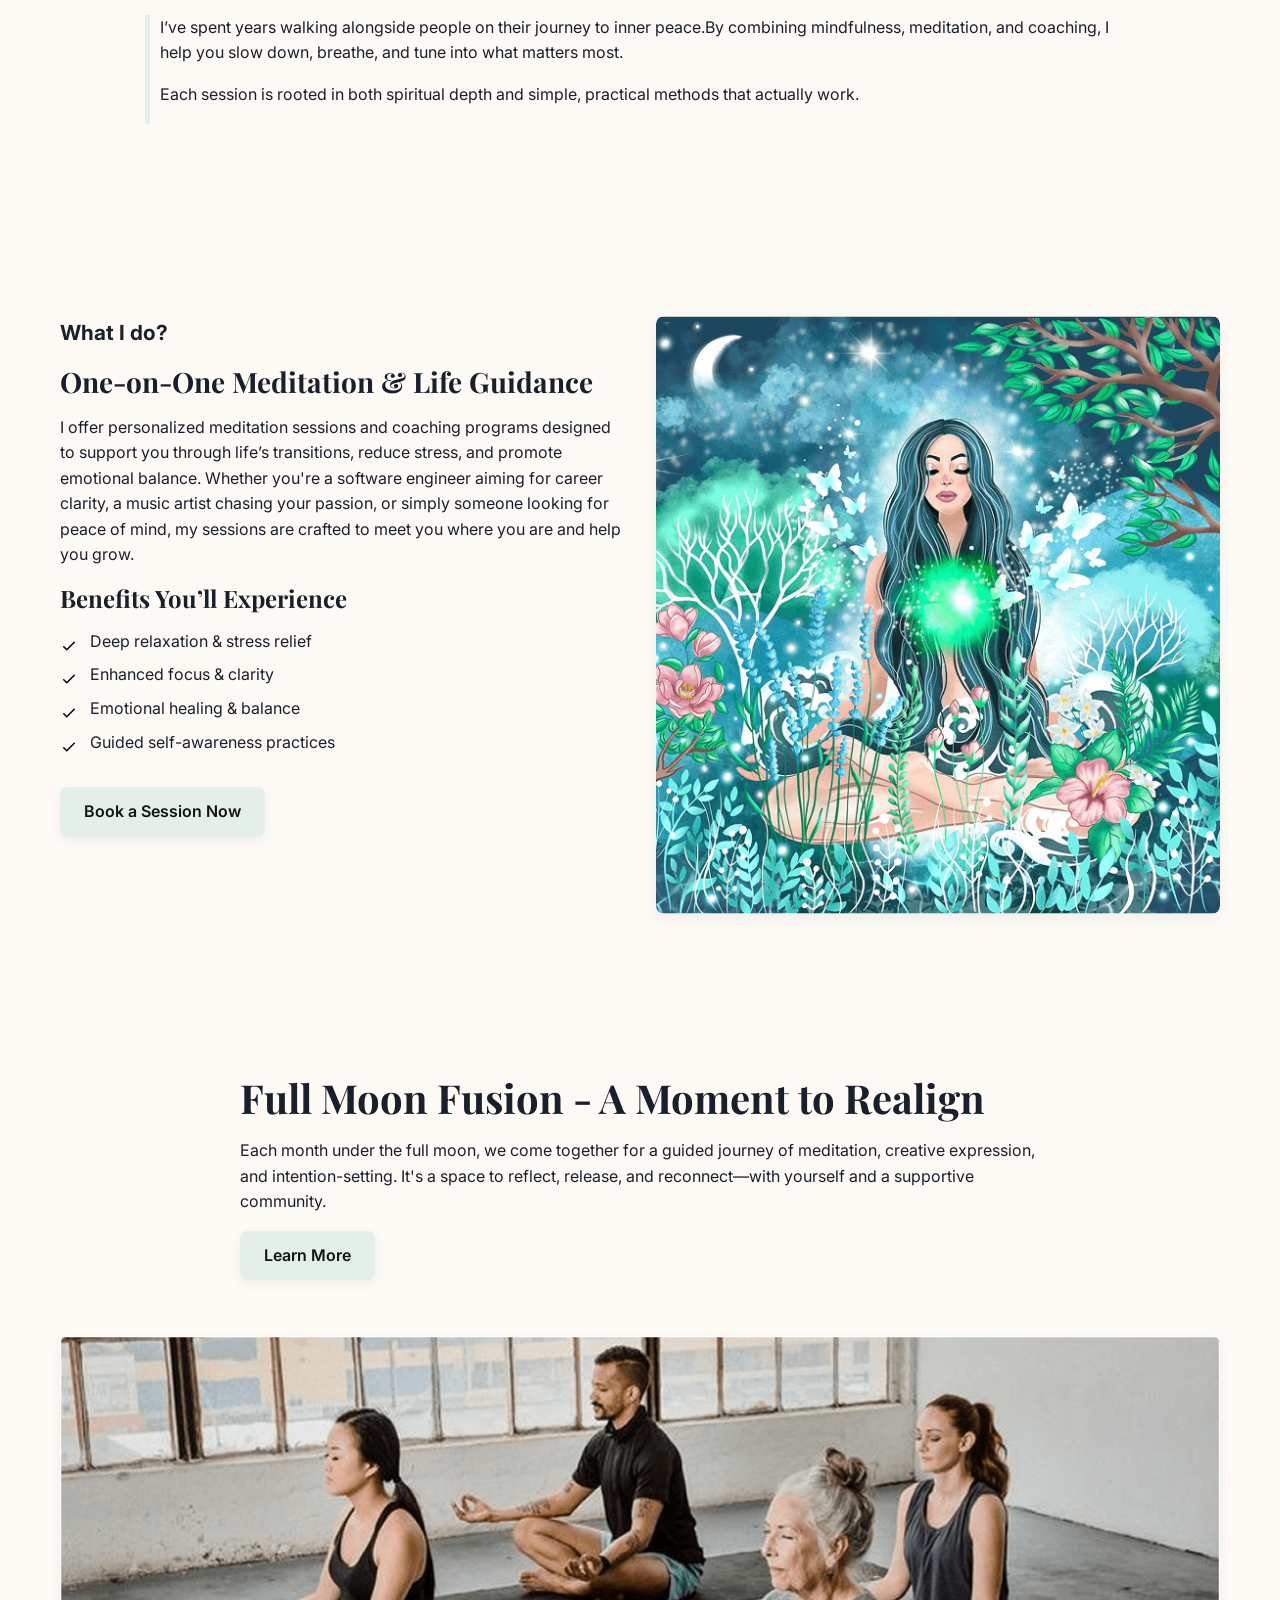
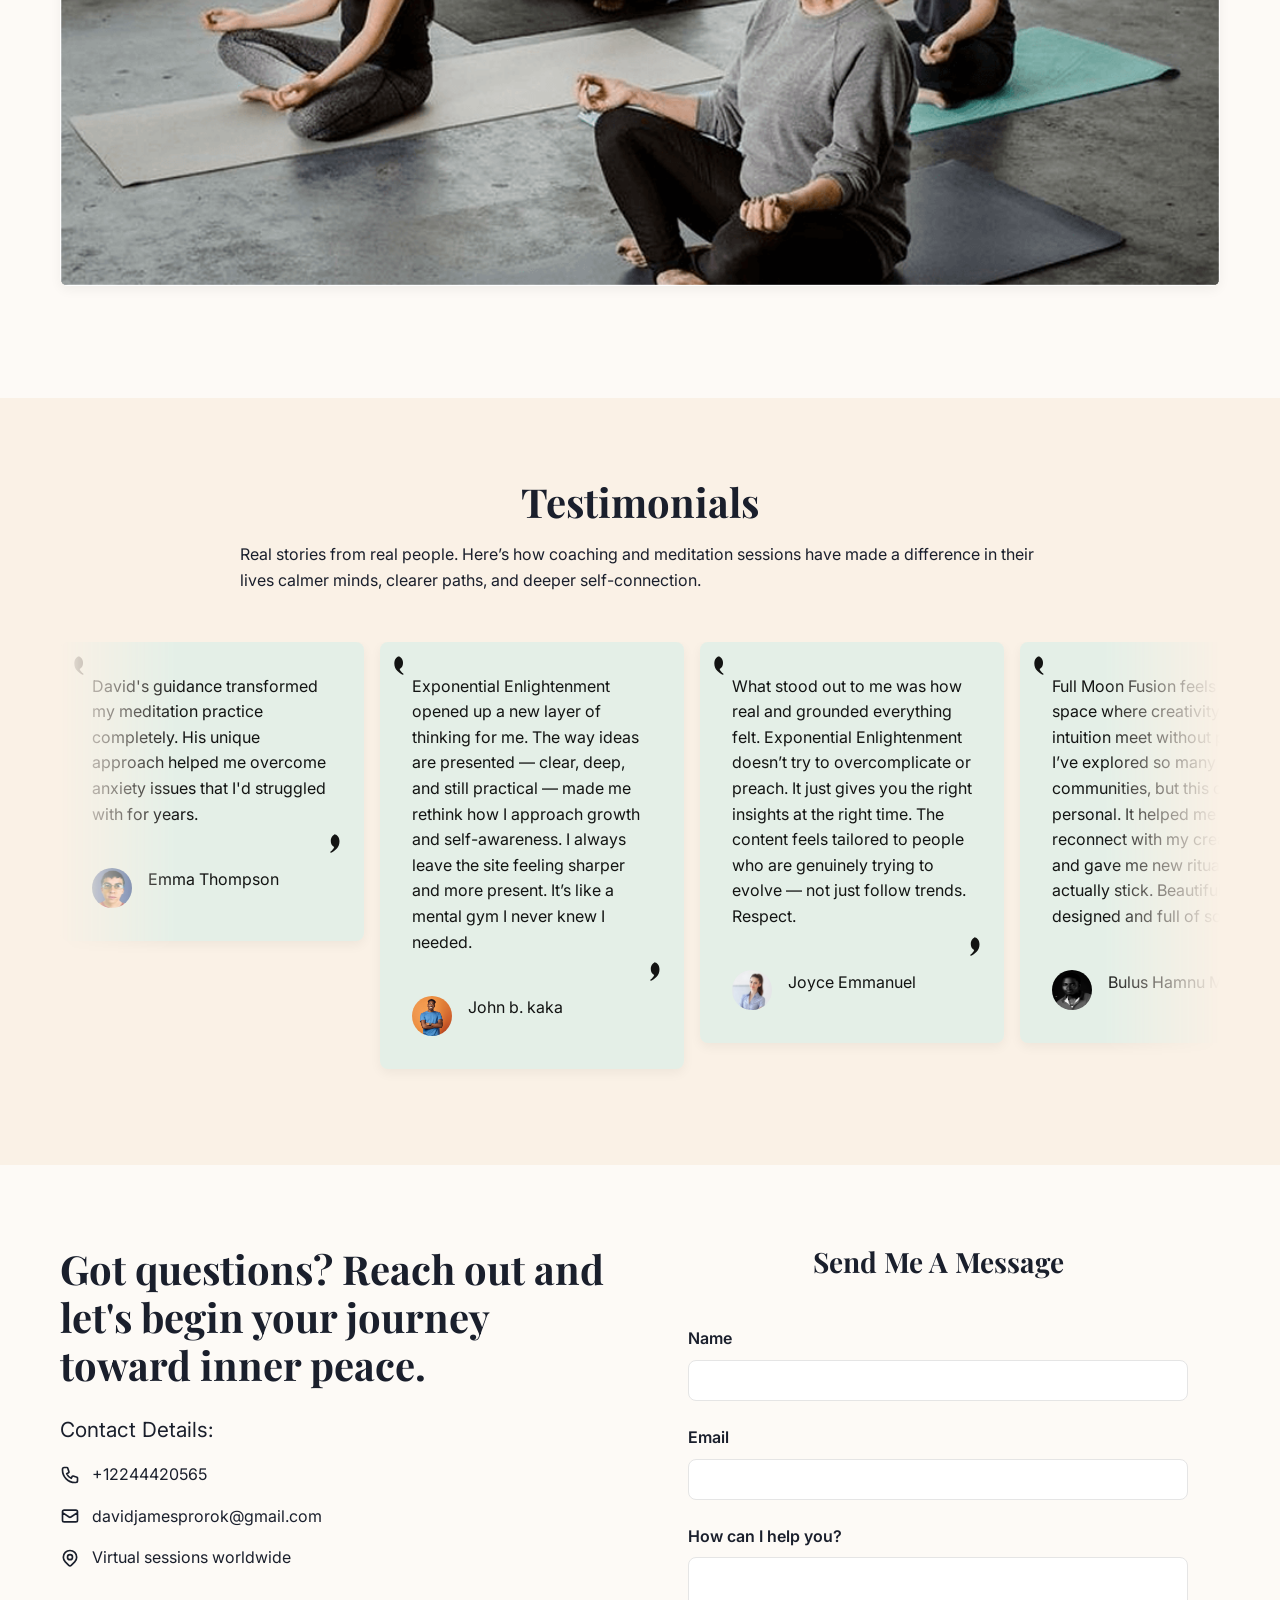
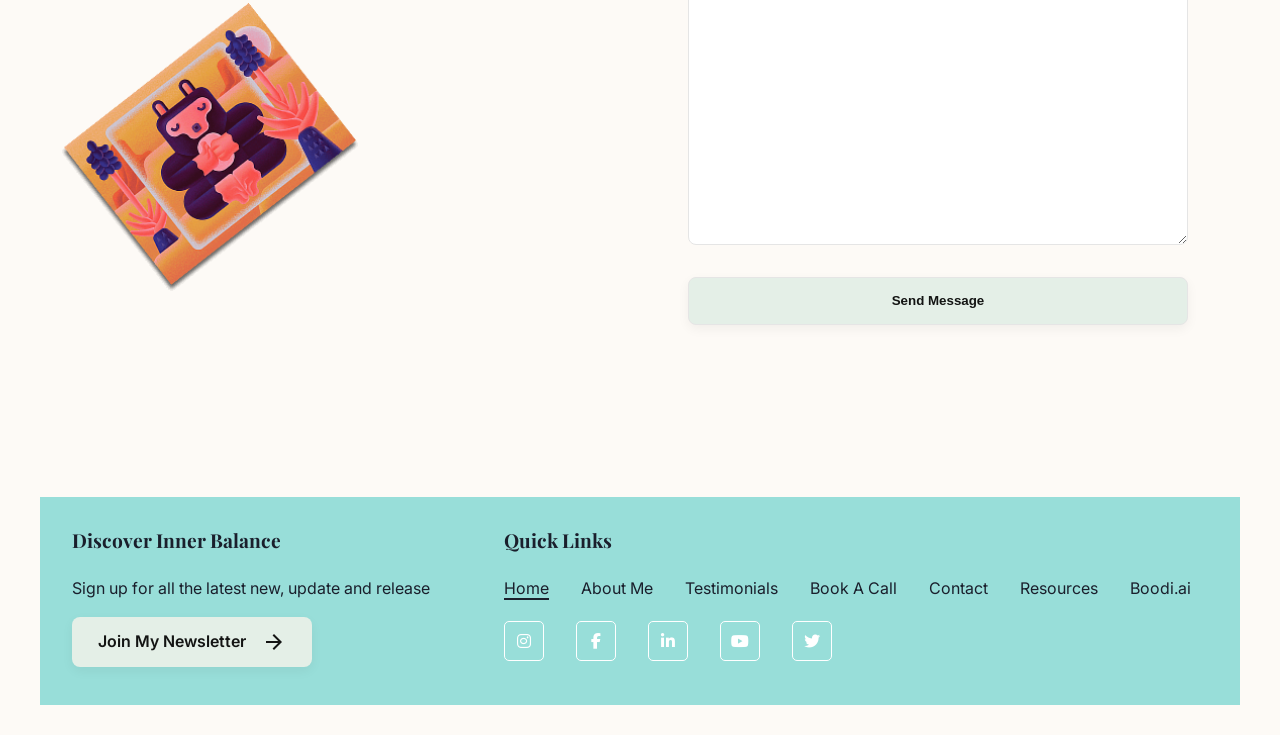
==== commit bc7726c0: "edit button text and booking page header" ====
--- a/index.html
+++ b/index.html
@@ -70,7 +70,7 @@
         <div class="container text-center">
           <h1 class="fade-in">Welcome to Exponential Enlightenment</h1>
           <p class="fade-in-delay center-align-desc" >Whether you're seeking clarity, emotional balance, or just some peace and quiet, I combine mindful meditation with AI-powered insights to support your journey. Guiding your path to inner peace and wisdom one honest, heart-centered session at a time.</p>
-          <a href="booking.html" class="btn primary-btn fade-in-delay-2">Book a Free 15-Min Connection session
+          <a href="booking.html" class="btn primary-btn fade-in-delay-2">Book a Free 7-Min Connection session
             <svg xmlns="http://www.w3.org/2000/svg" height="24px" viewBox="0 -960 960 960" width="24px" fill="#FFFFFF"><path d="M647-440H160v-80h487L423-744l57-56 320 320-320 320-57-56 224-224Z"/></svg> </a>
         </div>
       </section>
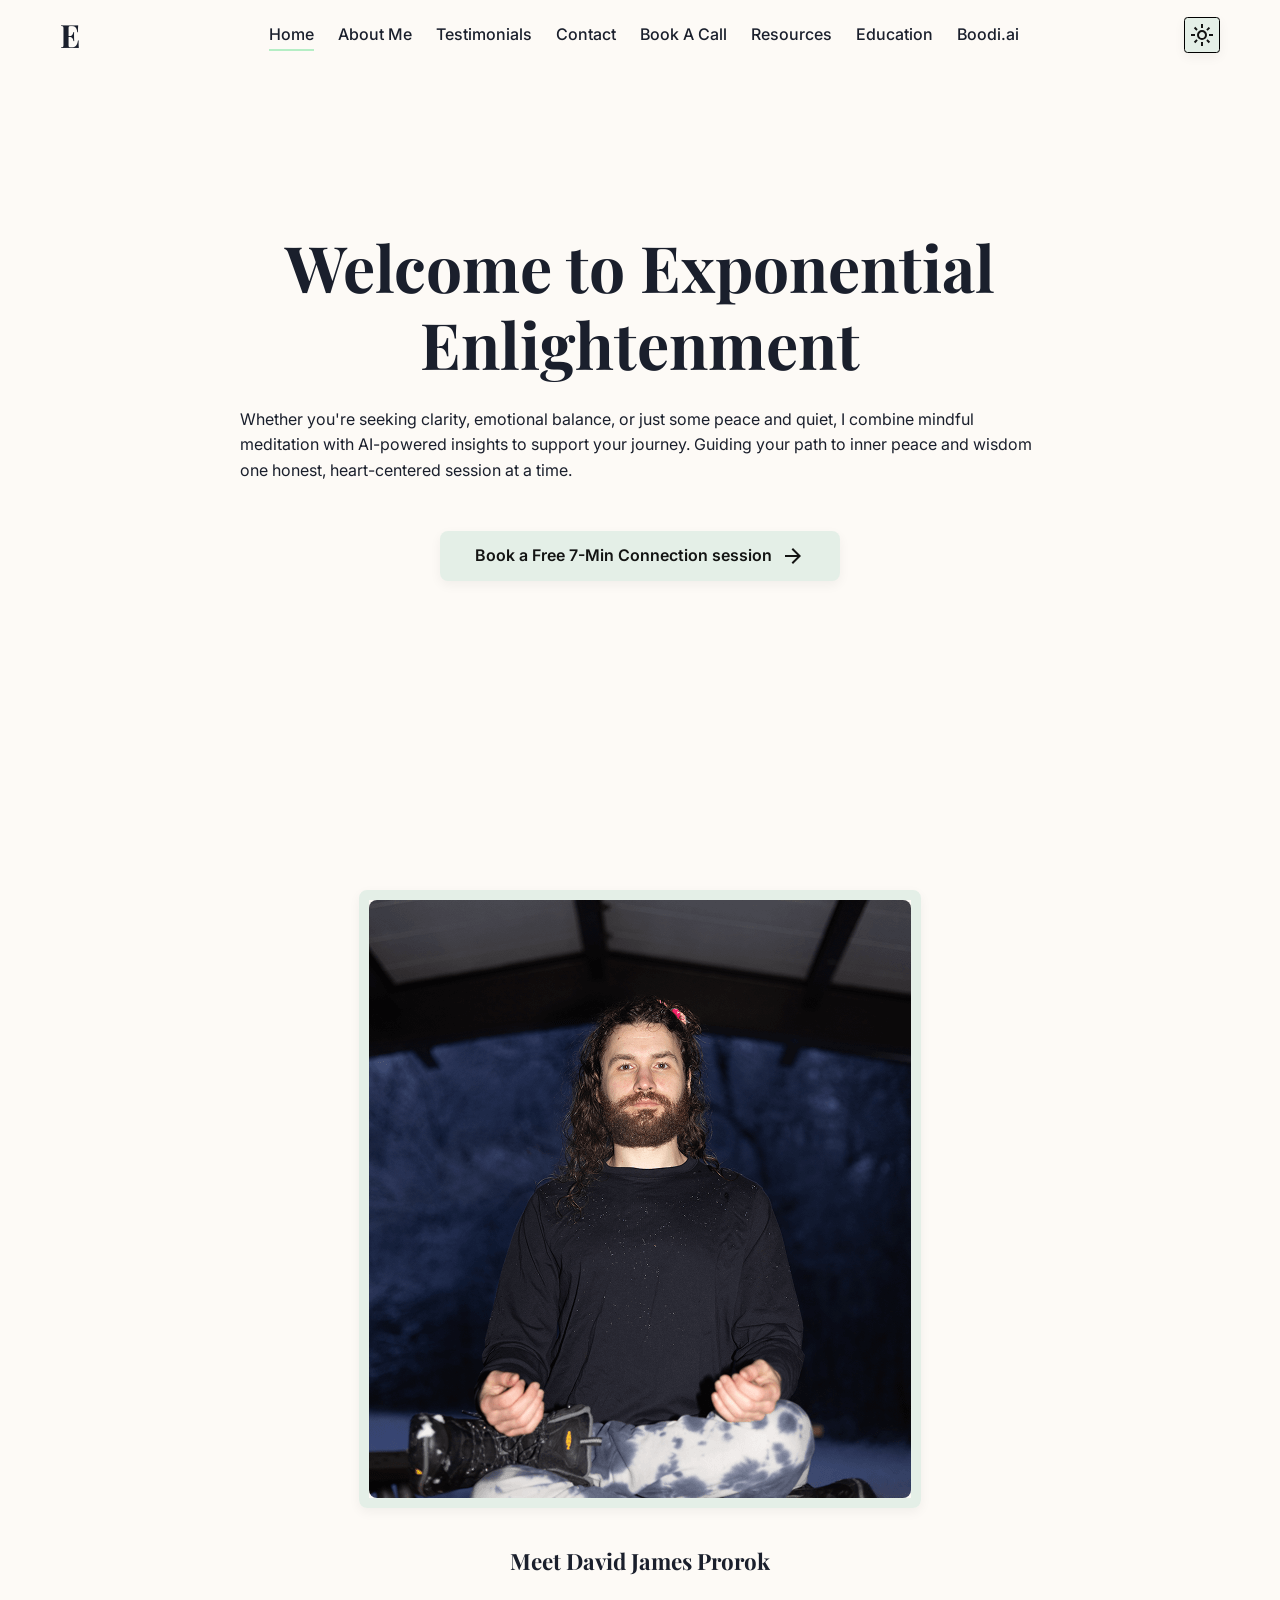
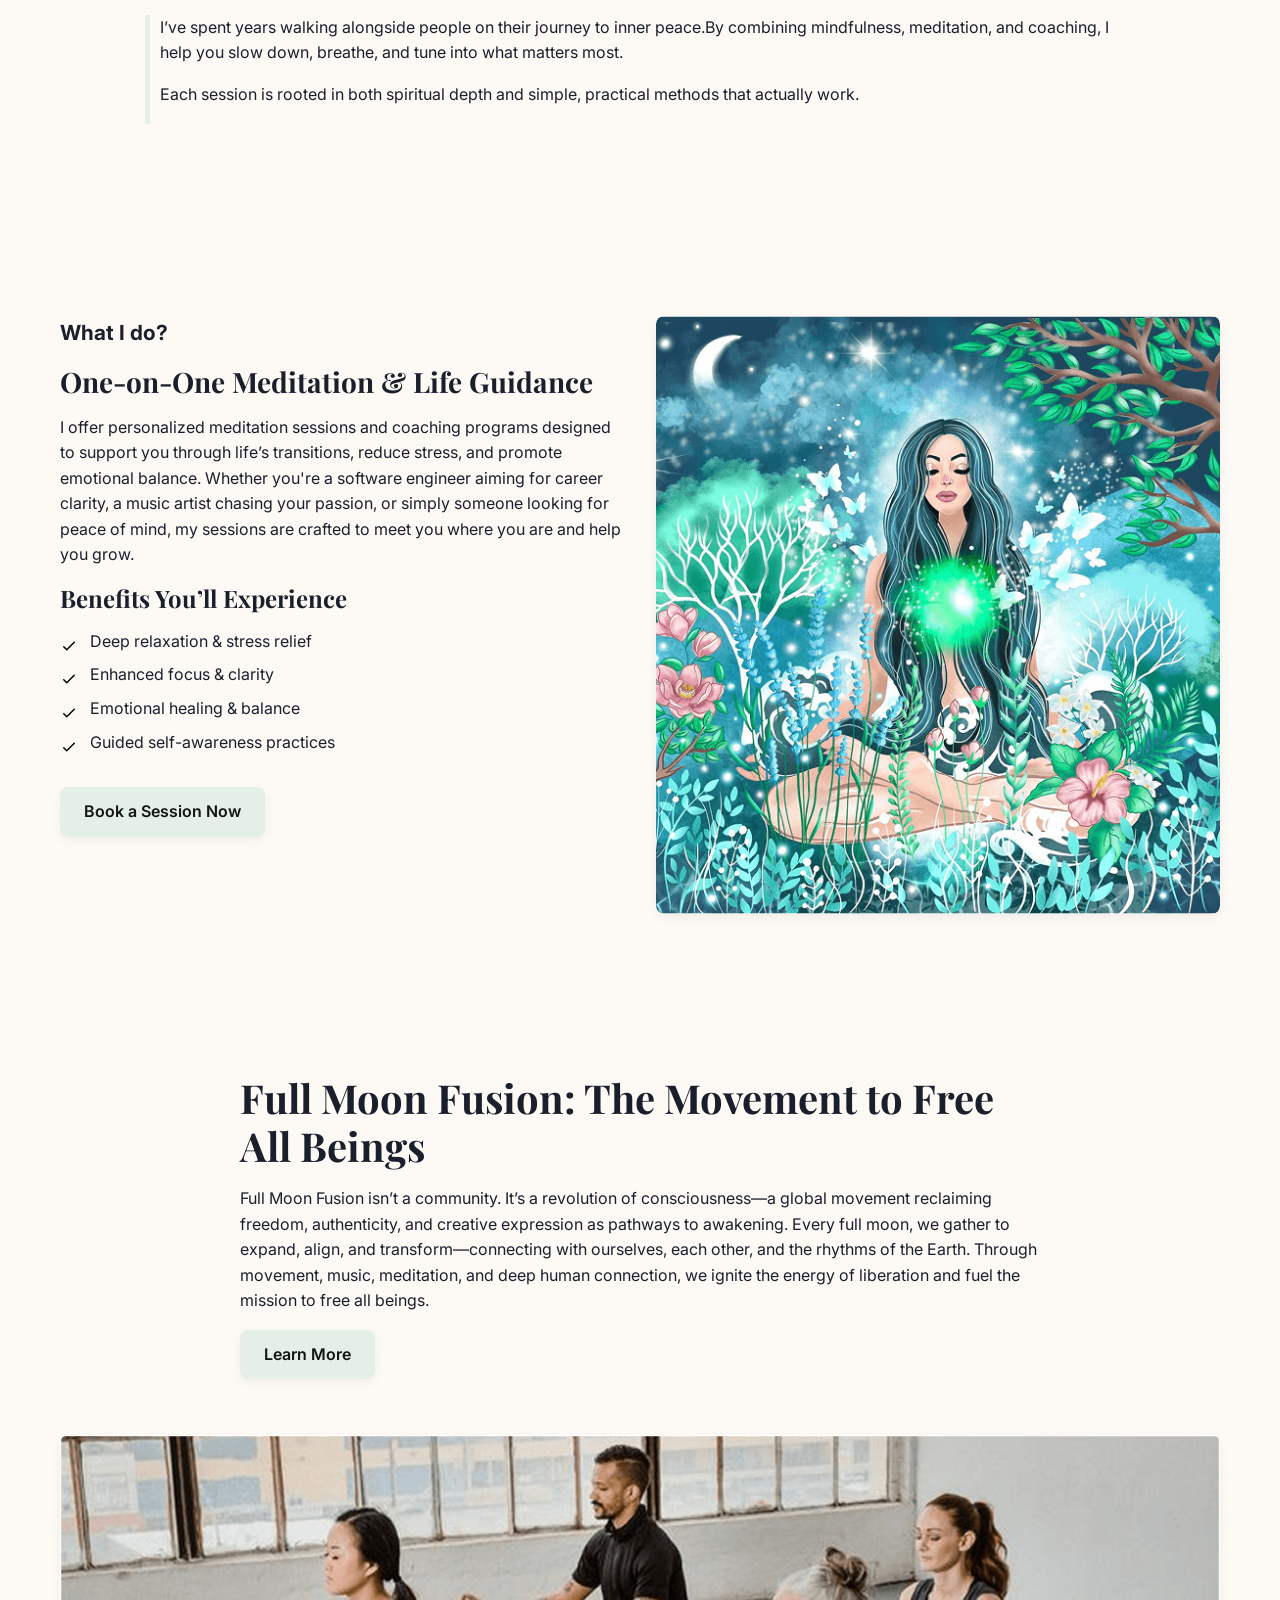
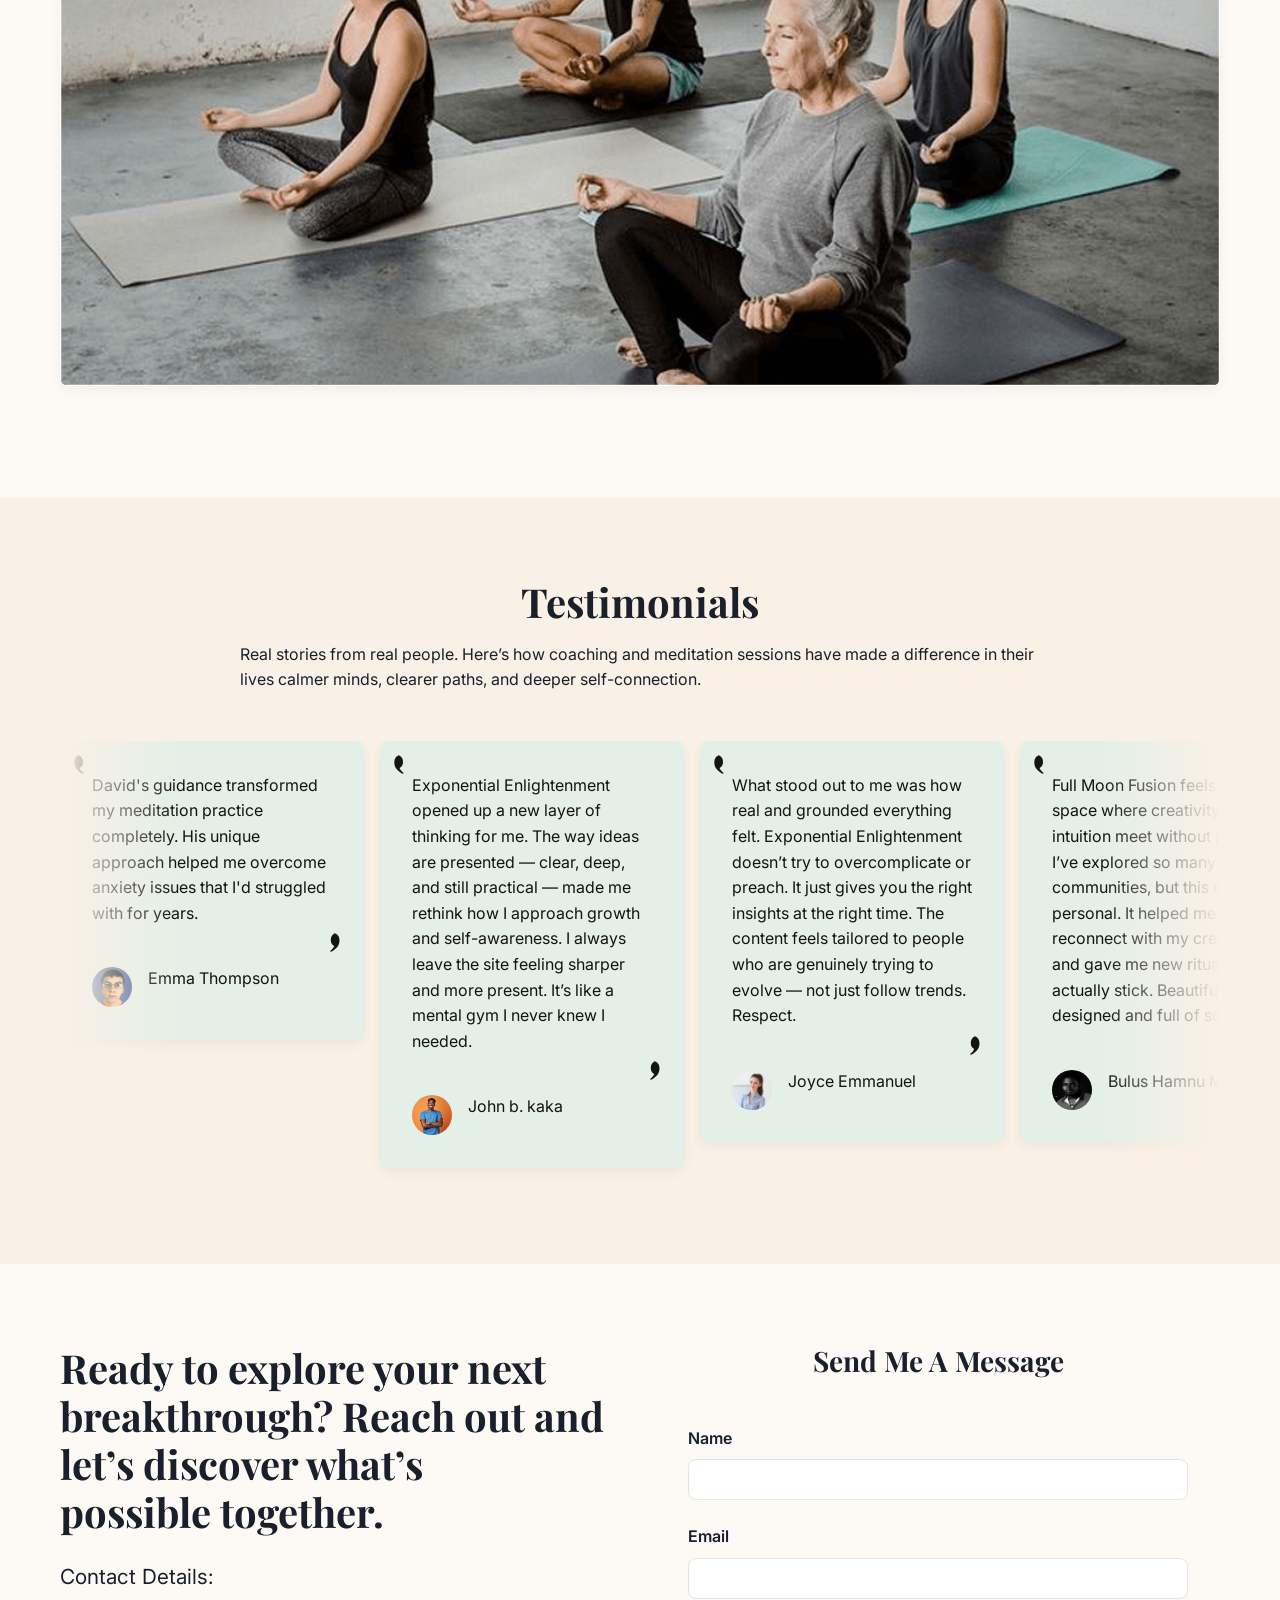
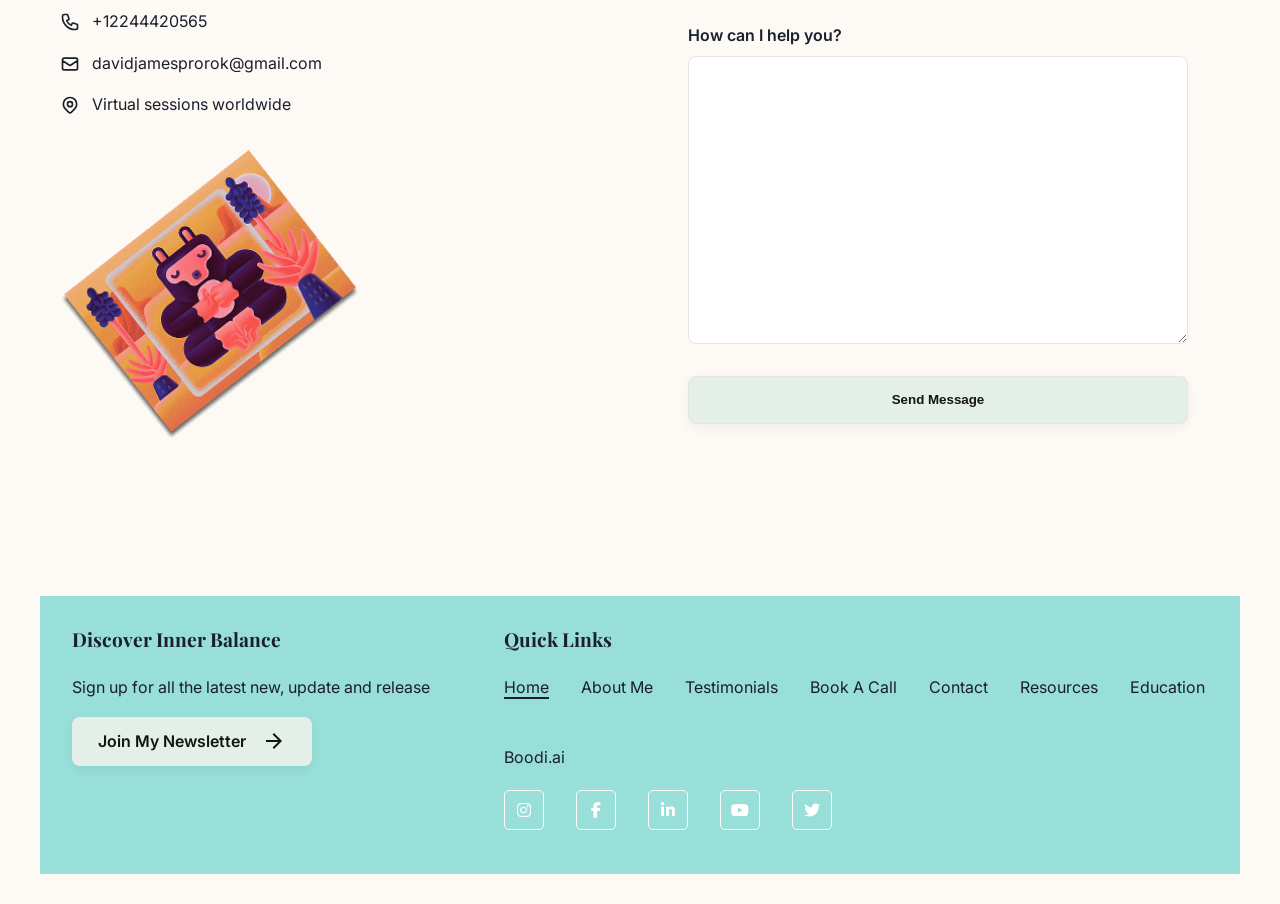
==== commit 311569e8: "fixes content typo and create exponetial education" ====
--- a/index.html
+++ b/index.html
@@ -27,6 +27,7 @@
             <li><a href="contact.html">Contact</a></li>
             <li><a href="booking.html">Book A Call</a></li>
             <li><a href="resources.html">Resources</a></li>
+            <li><a href="exponential-education.html">Education</a></li>
             
             <li><a href="boodi.html">Boodi.ai</a></li>
           </ul>
@@ -80,7 +81,7 @@
         <div class="container">
           <div class="about-section-cont">
             <div class="image-container">
-              <img src="public/images/davidprorok.png" alt="David James Prorok meditating" class="rounded-image">
+              <img src="assert/images/davidprorok.png" alt="David James Prorok meditating" class="rounded-image">
             </div>
             <h2>Meet David James Prorok</h2>
             <div class="about-david">
@@ -112,7 +113,7 @@
               <a href="booking.html" class="btn primary-btn">Book a Session Now</a>
             </div>
             <div class="image-container">
-              <img src="public/images/girl-meditating.png" alt="Meditation session" class="rounded-image">
+              <img src="assert/images/girl-meditating.png" alt="Meditation session" class="rounded-image">
             </div>
           </div>
         </div>
@@ -122,13 +123,13 @@
       <section class="section moon-section animate-on-scroll">
         <div class="container">
           <div class="mb-large center-align-desc">
-            <h2>Full Moon Fusion - A Moment to Realign</h2>
-            <p class="subtitle " >Each month under the full moon, we come together for a guided journey of meditation, creative expression, and intention-setting. It's a space to reflect, release, and reconnect—with yourself and a supportive community.</p>
+            <h2>Full Moon Fusion: The Movement to Free All Beings</h2>
+            <Every class="subtitle " >Full Moon Fusion isn’t a community. It’s a revolution of consciousness—a global movement reclaiming freedom, authenticity, and creative expression as pathways to awakening. Every full moon, we gather to expand, align, and transform—connecting with ourselves, each other, and the rhythms of the Earth. Through movement, music, meditation, and deep human connection, we ignite the energy of liberation and fuel the mission to free all beings.</p>
             <a href="fullmoonfusion.html" class="btn primary-btn">Learn More</a>
           </div>
 
           <div class="image-container full-width mb-medium">
-            <img src="public/images/group-of-meditator.png" class="rounded-image">
+            <img src="assert/images/group-of-meditator.png" class="rounded-image">
           </div>
 
           
@@ -165,7 +166,7 @@
                   
 
                   <div class="testimonial-author">
-                    <img class="author-avatar" src="public/images/profiles/a-guy-2.jpeg" alt="">
+                    <img class="author-avatar" src="assert/images/profiles/a-guy-2.jpeg" alt="">
                     <div>
                       <p>Emma Thompson</p>
                     </div>
@@ -191,7 +192,7 @@
                   
 
                   <div class="testimonial-author">
-                    <img class="author-avatar" src="public/images/profiles/a-guy.jpeg" alt="">
+                    <img class="author-avatar" src="assert/images/profiles/a-guy.jpeg" alt="">
                     <div>
                       <p>John b. kaka</p>
                     </div>
@@ -218,7 +219,7 @@
                   
 
                   <div class="testimonial-author">
-                    <img class="author-avatar" src="public/images/profiles/a-lady.jpeg" alt="">
+                    <img class="author-avatar" src="assert/images/profiles/a-lady.jpeg" alt="">
                     <div>
                       <p>Joyce Emmanuel</p>
                     </div>
@@ -244,7 +245,7 @@
                   
 
                   <div class="testimonial-author">
-                    <img class="author-avatar" src="public/images/profiles/bulus.jpg" alt="">
+                    <img class="author-avatar" src="assert/images/profiles/bulus.jpg" alt="">
                     <div>
                       <p>Bulus Hamnu Madu</p>
                     </div>
@@ -270,7 +271,7 @@
                   
 
                   <div class="testimonial-author">
-                    <img class="author-avatar" src="public/images/profiles/a-lady-2.jpeg" alt="">
+                    <img class="author-avatar" src="assert/images/profiles/a-lady-2.jpeg" alt="">
                     <div>
                       <p>Natasha Emma</p>
                     </div>
@@ -291,14 +292,14 @@
         <div class="container">
           <div class="grid-2">
             <div style="align-self:start;">
-              <h2>Got questions? Reach out and let's begin your journey toward inner peace.</h2>
+              <h2>Ready to explore your next breakthrough? Reach out and let’s discover what’s possible together.</h2>
               <p style="margin-top:1.5rem; font-size: 1.3rem;">Contact Details:</p>
               
               <div class="contact-info">
                 <svg xmlns="http://www.w3.org/2000/svg" width="20" height="20" fill="none" viewBox="0 0 24 24" stroke="currentColor">
                   <path stroke-linecap="round" stroke-linejoin="round" stroke-width="2" d="M3 5a2 2 0 012-2h3.28a1 1 0 01.948.684l1.498 4.493a1 1 0 01-.502 1.21l-2.257 1.13a11.042 11.042 0 005.516 5.516l1.13-2.257a1 1 0 011.21-.502l4.493 1.498a1 1 0 01.684.949V19a2 2 0 01-2 2h-1C9.716 21 3 14.284 3 6V5z" />
                 </svg>
-                <a href="tel:+1 (224) 567-1146">+12244420565</a>
+                <a href="tel:+12244420565">+12244420565</a>
               </div>
 
               <div class="contact-info-list">
@@ -318,7 +319,7 @@
                 </div>
               </div>
               
-              <img src="public/images/svg-image.png" alt="Contact visual" class="contact-image rounded-image">
+              <img src="assert/images/svg-image.png" alt="Contact visual" class="contact-image rounded-image">
             </div>
             
             <div>
@@ -372,6 +373,7 @@
               <li><a href="booking.html">Book A Call</a></li>
               <li><a href="contact.html">Contact</a></li>
               <li><a href="resources.html">Resources</a></li>
+              <li><a href="exponential-education.html">Education</a></li>
               <li><a href="boodi.html">Boodi.ai</a></li>
             </ul>
 
--- a/styles.css
+++ b/styles.css
@@ -798,7 +798,7 @@
 
 /* Footer Styles */
 .footer {
-  padding: 60px 0 30px;
+  padding: 60px 0 0px;
 }
 
 .footer .container {
@@ -972,6 +972,10 @@
 }
 
 @media (min-width: 768px) {
+  .footer {
+  padding-bottom: 30px;
+  }
+
   h1 {
     font-size: 3.5rem;
   }
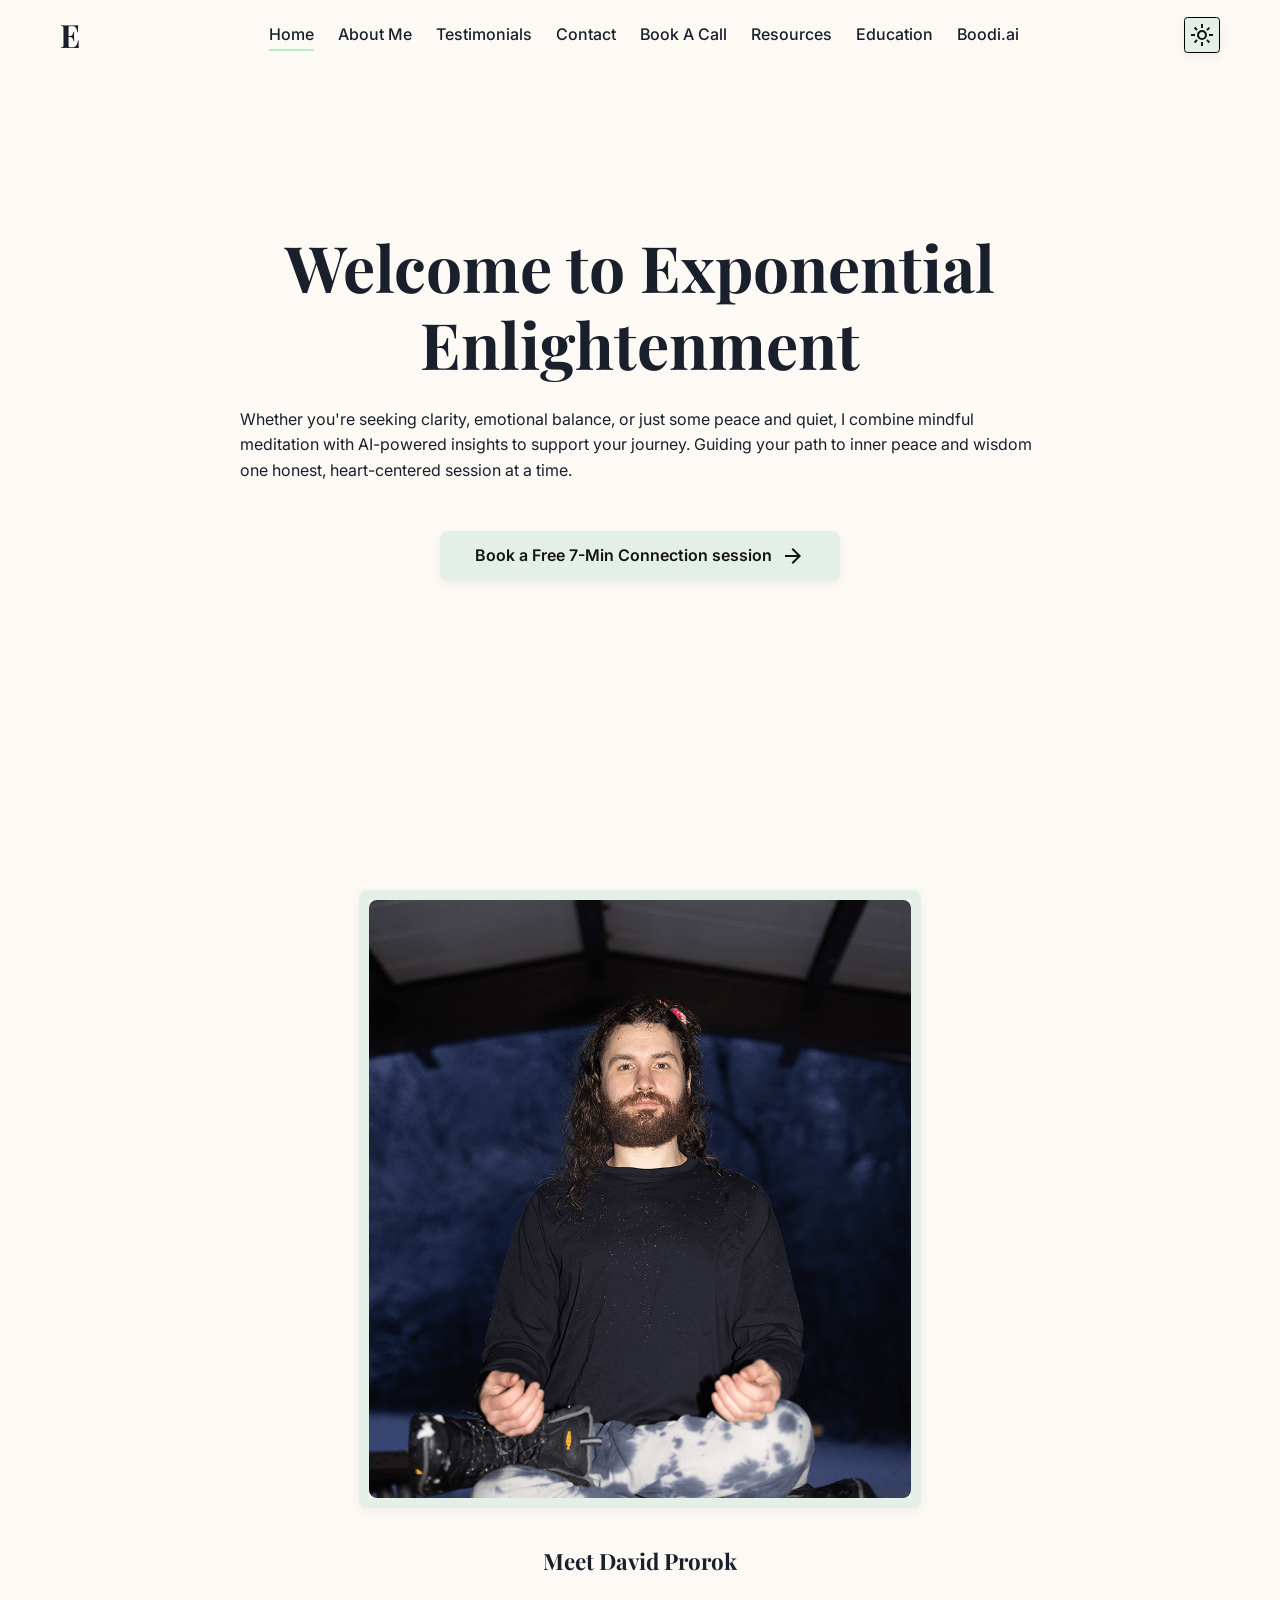
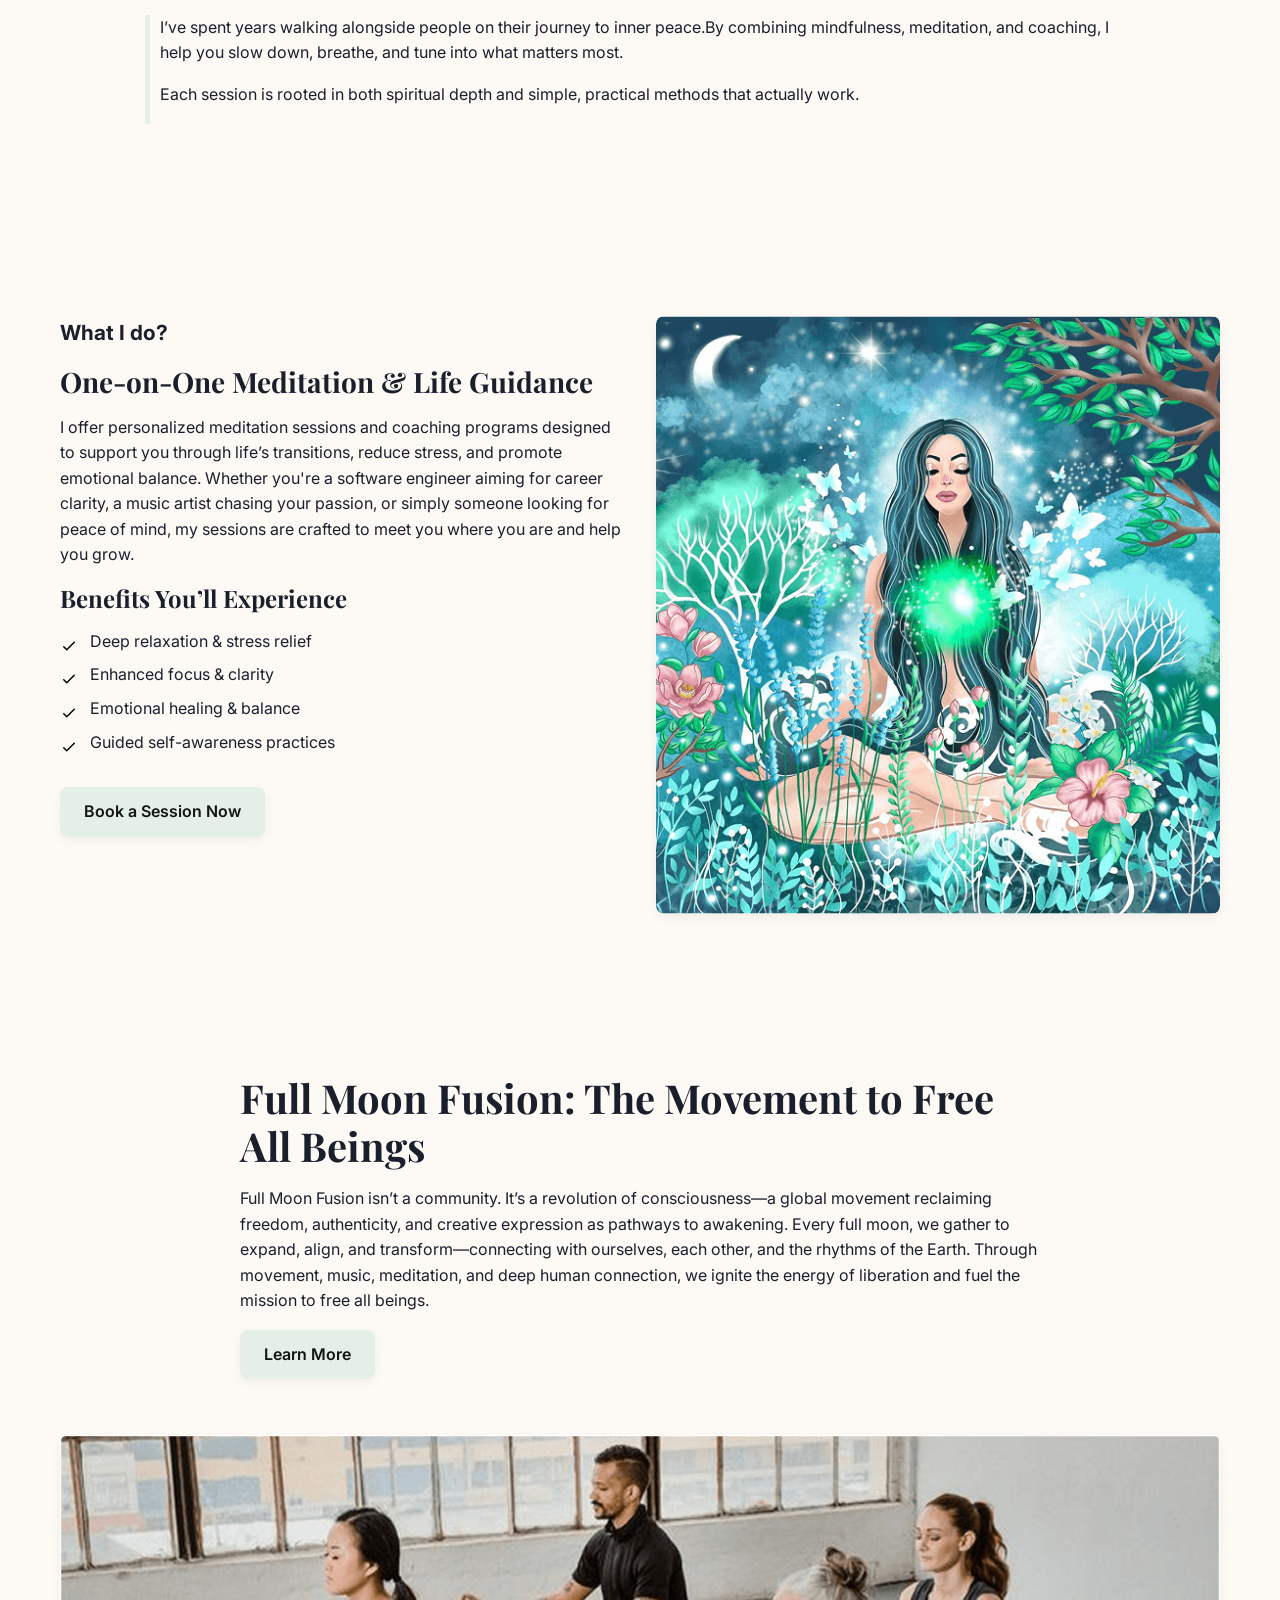
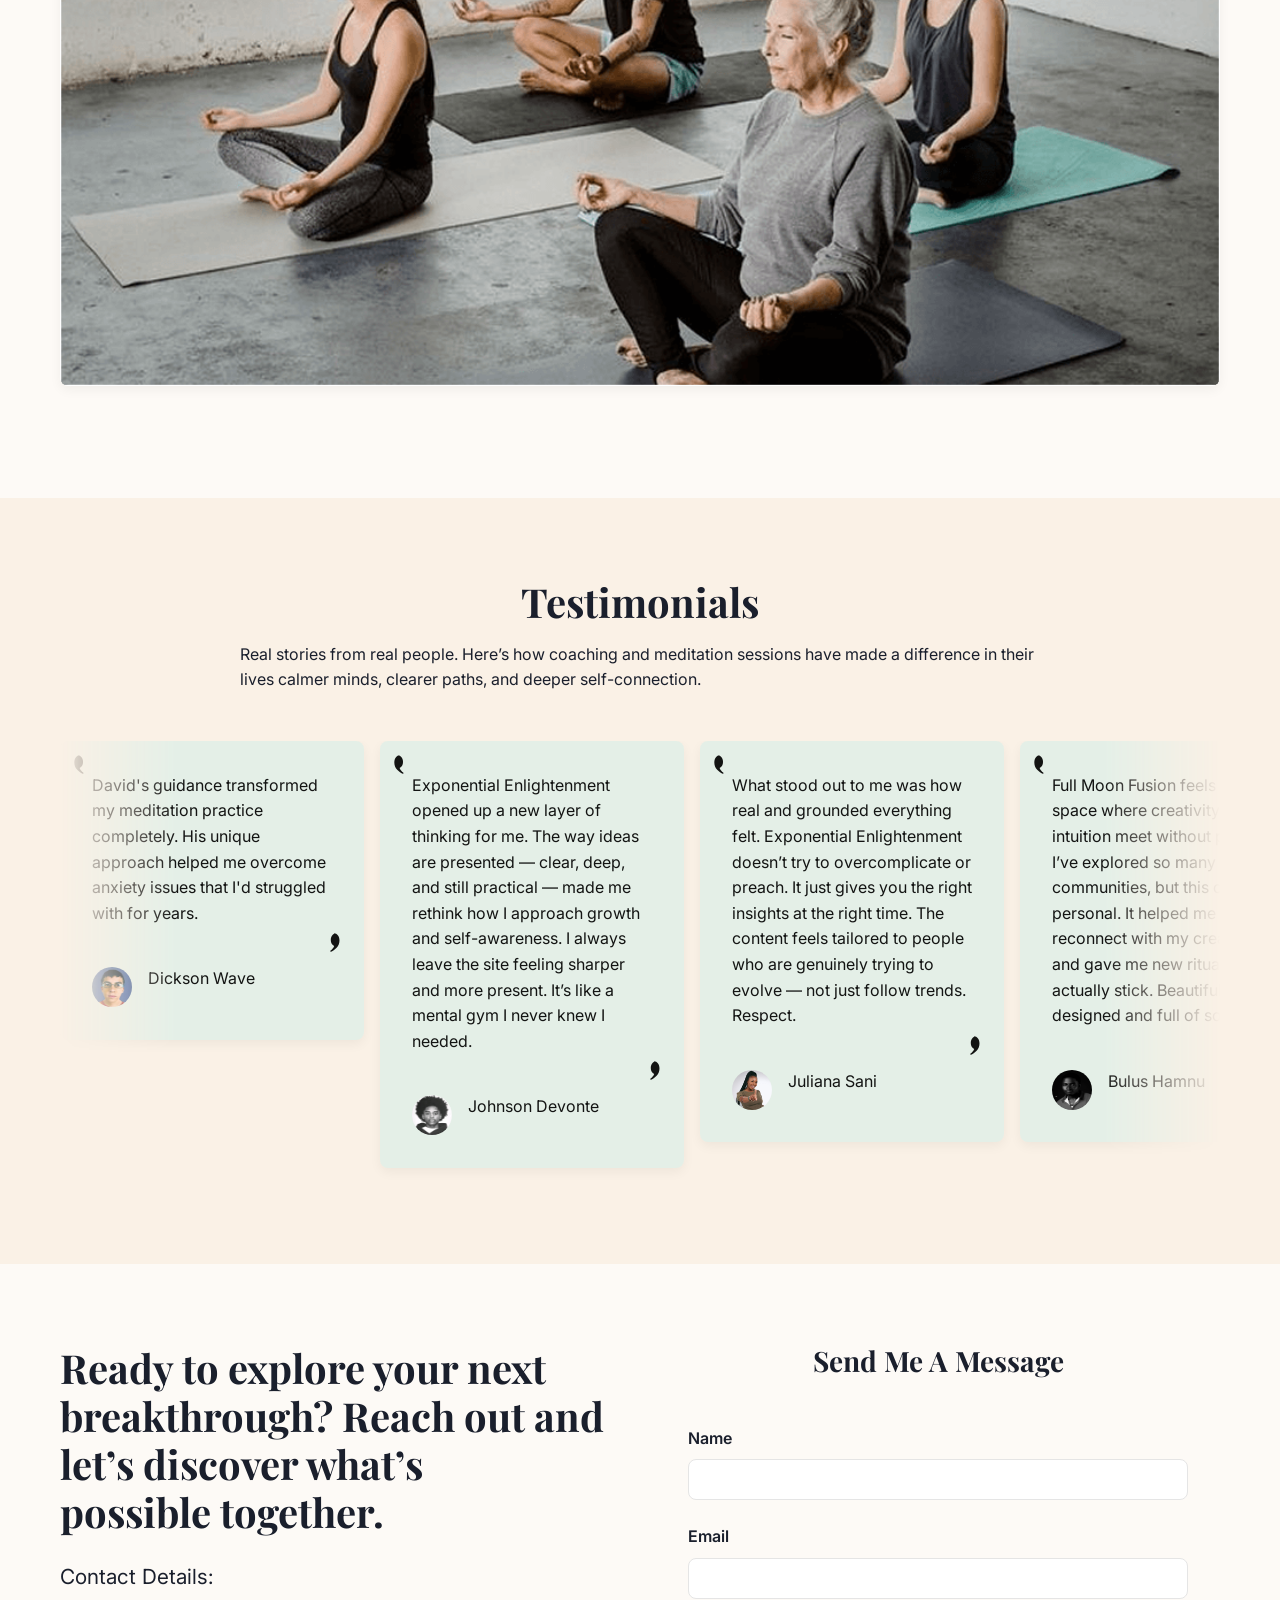
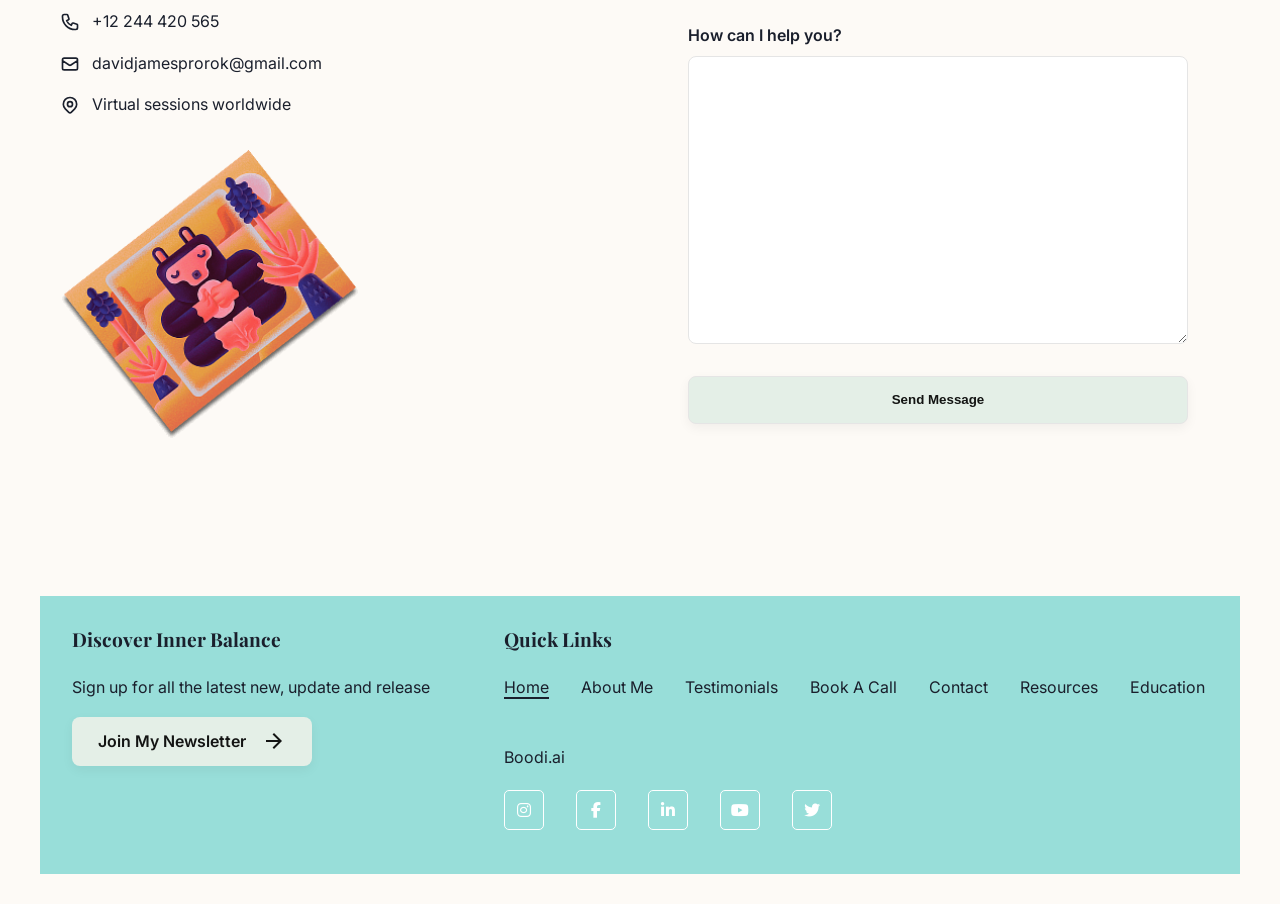
==== commit 7761b20a: "Minor clean up" ====
--- a/index.html
+++ b/index.html
@@ -1,18 +1,22 @@
-<!DOCTYPE html>
+<!doctype html>
 <html lang="en">
   <head>
-    <meta charset="UTF-8"/>
+    <meta charset="UTF-8" />
     <meta name="viewport" content="width=device-width, initial-scale=1.0" />
     <title>Exponential Enlightenment</title>
     <meta name="description" content="Meditation and AI Coaching" />
     <meta name="author" content="David James Prorok" />
-    
-    <!-- Google Fonts -->
-    <link href="https://fonts.googleapis.com/css2?family=Playfair+Display:wght@400;600;700&family=Inter:wght@300;400;500;600;700&display=swap" rel="stylesheet">
-    <link rel="stylesheet" href="https://cdnjs.cloudflare.com/ajax/libs/font-awesome/6.4.0/css/all.min.css">
-
-    
-    <link rel="stylesheet" href="styles.css">
+
+    <link
+      href="https://fonts.googleapis.com/css2?family=Playfair+Display:wght@400;600;700&family=Inter:wght@300;400;500;600;700&display=swap"
+      rel="stylesheet"
+    />
+    <link
+      rel="stylesheet"
+      href="https://cdnjs.cloudflare.com/ajax/libs/font-awesome/6.4.0/css/all.min.css"
+    />
+
+    <link rel="stylesheet" href="styles.css" />
   </head>
   <body class="theme-default">
     <!-- Header -->
@@ -28,13 +32,23 @@
             <li><a href="booking.html">Book A Call</a></li>
             <li><a href="resources.html">Resources</a></li>
             <li><a href="exponential-education.html">Education</a></li>
-            
+
             <li><a href="boodi.html">Boodi.ai</a></li>
           </ul>
         </nav>
         <span class="theme-switcher">
           <button id="theme-toggle" aria-label="Change theme">
-            <svg xmlns="http://www.w3.org/2000/svg" height="24px" viewBox="0 -960 960 960" width="24px" fill="#000000"><path d="M480-360q50 0 85-35t35-85q0-50-35-85t-85-35q-50 0-85 35t-35 85q0 50 35 85t85 35Zm0 80q-83 0-141.5-58.5T280-480q0-83 58.5-141.5T480-680q83 0 141.5 58.5T680-480q0 83-58.5 141.5T480-280ZM200-440H40v-80h160v80Zm720 0H760v-80h160v80ZM440-760v-160h80v160h-80Zm0 720v-160h80v160h-80ZM256-650l-101-97 57-59 96 100-52 56Zm492 496-97-101 53-55 101 97-57 59Zm-98-550 97-101 59 57-100 96-56-52ZM154-212l101-97 55 53-97 101-59-57Zm326-268Z"/></svg>
+            <svg
+              xmlns="http://www.w3.org/2000/svg"
+              height="24px"
+              viewBox="0 -960 960 960"
+              width="24px"
+              fill="#000000"
+            >
+              <path
+                d="M480-360q50 0 85-35t35-85q0-50-35-85t-85-35q-50 0-85 35t-35 85q0 50 35 85t85 35Zm0 80q-83 0-141.5-58.5T280-480q0-83 58.5-141.5T480-680q83 0 141.5 58.5T680-480q0 83-58.5 141.5T480-280ZM200-440H40v-80h160v80Zm720 0H760v-80h160v80ZM440-760v-160h80v160h-80Zm0 720v-160h80v160h-80ZM256-650l-101-97 57-59 96 100-52 56Zm492 496-97-101 53-55 101 97-57 59Zm-98-550 97-101 59 57-100 96-56-52ZM154-212l101-97 55 53-97 101-59-57Zm326-268Z"
+              />
+            </svg>
           </button>
           <div id="theme-menu" class="theme-menu">
             <button data-theme="default" class="theme-option active">
@@ -70,23 +84,54 @@
       <section class="hero-section">
         <div class="container text-center">
           <h1 class="fade-in">Welcome to Exponential Enlightenment</h1>
-          <p class="fade-in-delay center-align-desc" >Whether you're seeking clarity, emotional balance, or just some peace and quiet, I combine mindful meditation with AI-powered insights to support your journey. Guiding your path to inner peace and wisdom one honest, heart-centered session at a time.</p>
-          <a href="booking.html" class="btn primary-btn fade-in-delay-2">Book a Free 7-Min Connection session
-            <svg xmlns="http://www.w3.org/2000/svg" height="24px" viewBox="0 -960 960 960" width="24px" fill="#FFFFFF"><path d="M647-440H160v-80h487L423-744l57-56 320 320-320 320-57-56 224-224Z"/></svg> </a>
+          <p class="fade-in-delay center-align-desc">
+            Whether you're seeking clarity, emotional balance, or just some
+            peace and quiet, I combine mindful meditation with AI-powered
+            insights to support your journey. Guiding your path to inner peace
+            and wisdom one honest, heart-centered session at a time.
+          </p>
+          <a href="booking.html" class="btn primary-btn fade-in-delay-2"
+            >Book a Free 7-Min Connection session
+            <svg
+              xmlns="http://www.w3.org/2000/svg"
+              height="24px"
+              viewBox="0 -960 960 960"
+              width="24px"
+              fill="#FFFFFF"
+            >
+              <path
+                d="M647-440H160v-80h487L423-744l57-56 320 320-320 320-57-56 224-224Z"
+              />
+            </svg>
+          </a>
         </div>
       </section>
 
       <!-- About Section -->
-      <section class="section about-section animate-on-scroll" id="about-section">
+      <section
+        class="section about-section animate-on-scroll"
+        id="about-section"
+      >
         <div class="container">
           <div class="about-section-cont">
             <div class="image-container">
-              <img src="assert/images/davidprorok.png" alt="David James Prorok meditating" class="rounded-image">
+              <img
+                src="assert/images/davidprorok.png"
+                alt="David Prorok meditating"
+                class="rounded-image"
+              />
             </div>
-            <h2>Meet David James Prorok</h2>
+            <h2>Meet David Prorok</h2>
             <div class="about-david">
-              <p>I’ve spent years walking alongside people on their journey to inner peace.By combining mindfulness, meditation, and coaching, I help you slow down, breathe, and tune into what matters most.</p>
-              <p>Each session is rooted in both spiritual depth and simple, practical methods that actually work.</p>
+              <p>
+                I’ve spent years walking alongside people on their journey to
+                inner peace.By combining mindfulness, meditation, and coaching,
+                I help you slow down, breathe, and tune into what matters most.
+              </p>
+              <p>
+                Each session is rooted in both spiritual depth and simple,
+                practical methods that actually work.
+              </p>
             </div>
           </div>
         </div>
@@ -95,12 +140,19 @@
       <!-- Services Section -->
       <section class="section services-section animate-on-scroll">
         <div class="container">
-
           <div class="grid-2">
             <div class="desc">
               <p id="what-i-do">What I do?</p>
               <h3>One-on-One Meditation & Life Guidance</h3>
-              <p>I offer personalized meditation sessions and coaching programs designed to support you through life’s transitions, reduce stress, and promote emotional balance. Whether you're a software engineer aiming for career clarity, a music artist chasing your passion, or simply someone looking for peace of mind, my sessions are crafted to meet you where you are and help you grow.</p>
+              <p>
+                I offer personalized meditation sessions and coaching programs
+                designed to support you through life’s transitions, reduce
+                stress, and promote emotional balance. Whether you're a software
+                engineer aiming for career clarity, a music artist chasing your
+                passion, or simply someone looking for peace of mind, my
+                sessions are crafted to meet you where you are and help you
+                grow.
+              </p>
 
               <h4>Benefits You’ll Experience</h4>
               <ul class="check-list">
@@ -110,10 +162,16 @@
                 <li>Guided self-awareness practices</li>
               </ul>
 
-              <a href="booking.html" class="btn primary-btn">Book a Session Now</a>
+              <a href="booking.html" class="btn primary-btn"
+                >Book a Session Now</a
+              >
             </div>
             <div class="image-container">
-              <img src="assert/images/girl-meditating.png" alt="Meditation session" class="rounded-image">
+              <img
+                src="assert/images/girl-meditating.png"
+                alt="Meditation session"
+                class="rounded-image"
+              />
             </div>
           </div>
         </div>
@@ -124,166 +182,311 @@
         <div class="container">
           <div class="mb-large center-align-desc">
             <h2>Full Moon Fusion: The Movement to Free All Beings</h2>
-            <Every class="subtitle " >Full Moon Fusion isn’t a community. It’s a revolution of consciousness—a global movement reclaiming freedom, authenticity, and creative expression as pathways to awakening. Every full moon, we gather to expand, align, and transform—connecting with ourselves, each other, and the rhythms of the Earth. Through movement, music, meditation, and deep human connection, we ignite the energy of liberation and fuel the mission to free all beings.</p>
+            <p class="subtitle">
+              Full Moon Fusion isn’t a community. It’s a revolution of
+              consciousness—a global movement reclaiming freedom, authenticity,
+              and creative expression as pathways to awakening. Every full moon,
+              we gather to expand, align, and transform—connecting with
+              ourselves, each other, and the rhythms of the Earth. Through
+              movement, music, meditation, and deep human connection, we ignite
+              the energy of liberation and fuel the mission to free all beings.
+            </p>
             <a href="fullmoonfusion.html" class="btn primary-btn">Learn More</a>
           </div>
 
           <div class="image-container full-width mb-medium">
-            <img src="assert/images/group-of-meditator.png" class="rounded-image">
-          </div>
-
-          
+            <img
+              src="assert/images/group-of-meditator.png"
+              class="rounded-image"
+            />
+          </div>
         </div>
       </section>
 
       <!-- Testimonials Section -->
-      <section class="section testimonials-section light-bg animate-on-scroll" id="testimonials">
+      <section
+        class="section testimonials-section light-bg animate-on-scroll"
+        id="testimonials"
+      >
         <div class="container">
           <div class="text-center mb-large">
             <h2>Testimonials</h2>
-            <p class="subtitle center-align-desc" >Real stories from real people. Here’s how coaching and meditation sessions have made a difference in their lives calmer minds, clearer paths, and deeper self-connection.</p>
+            <p class="subtitle center-align-desc">
+              Real stories from real people. Here’s how coaching and meditation
+              sessions have made a difference in their lives calmer minds,
+              clearer paths, and deeper self-connection.
+            </p>
           </div>
 
           <div class="testimonial-container">
             <div class="testimonial-carousel">
-
               <div class="testimonial-slide">
                 <div class="testimonial-card">
-
                   <span class="icon-cont">
-                    <svg width="45" height="36" class="quote-icon left" xmlns="http://www.w3.org/2000/svg" fill="currentColor" viewBox="0 0 45 36">
+                    <svg
+                      width="45"
+                      height="36"
+                      class="quote-icon left"
+                      xmlns="http://www.w3.org/2000/svg"
+                      fill="currentColor"
+                      viewBox="0 0 45 36"
+                    >
                       <g transform="translate(45,0) scale(-1,1)">
-                        <path d="M13.415.43c-2.523-.21-4.694.84-6.314 2.58-1.84 1.95-2.76 4.67-2.76 8.04 0 2.3.477 4.2 1.43 5.73.953 1.49 2.253 2.69 3.897 3.6-1.21 3.08-3.136 5.46-5.775 7.14v2.14c3.59-1.21 6.775-3.37 9.555-6.46 2.99-3.29 4.486-7.17 4.486-11.64 0-3.2-.87-5.9-2.613-8.07C14.036 1.65 11.9.59 9.22.43h4.195z"/>
+                        <path
+                          d="M13.415.43c-2.523-.21-4.694.84-6.314 2.58-1.84 1.95-2.76 4.67-2.76 8.04 0 2.3.477 4.2 1.43 5.73.953 1.49 2.253 2.69 3.897 3.6-1.21 3.08-3.136 5.46-5.775 7.14v2.14c3.59-1.21 6.775-3.37 9.555-6.46 2.99-3.29 4.486-7.17 4.486-11.64 0-3.2-.87-5.9-2.613-8.07C14.036 1.65 11.9.59 9.22.43h4.195z"
+                        />
                       </g>
                     </svg>
-                    
-                    <p>David's guidance transformed my meditation practice completely. His unique approach helped me overcome anxiety issues that I'd struggled with for years.</p>
-  
-                    <svg width="45" height="36" class="quote-icon right" xmlns="http://www.w3.org/2000/svg" fill="currentColor" viewBox="0 0 45 36">
-                      <path d="M13.415.43c-2.523-.21-4.694.84-6.314 2.58-1.84 1.95-2.76 4.67-2.76 8.04 0 2.3.477 4.2 1.43 5.73.953 1.49 2.253 2.69 3.897 3.6-1.21 3.08-3.136 5.46-5.775 7.14v2.14c3.59-1.21 6.775-3.37 9.555-6.46 2.99-3.29 4.486-7.17 4.486-11.64 0-3.2-.87-5.9-2.613-8.07C14.036 1.65 11.9.59 9.22.43h4.195z"/>
+
+                    <p>
+                      David's guidance transformed my meditation practice
+                      completely. His unique approach helped me overcome anxiety
+                      issues that I'd struggled with for years.
+                    </p>
+
+                    <svg
+                      width="45"
+                      height="36"
+                      class="quote-icon right"
+                      xmlns="http://www.w3.org/2000/svg"
+                      fill="currentColor"
+                      viewBox="0 0 45 36"
+                    >
+                      <path
+                        d="M13.415.43c-2.523-.21-4.694.84-6.314 2.58-1.84 1.95-2.76 4.67-2.76 8.04 0 2.3.477 4.2 1.43 5.73.953 1.49 2.253 2.69 3.897 3.6-1.21 3.08-3.136 5.46-5.775 7.14v2.14c3.59-1.21 6.775-3.37 9.555-6.46 2.99-3.29 4.486-7.17 4.486-11.64 0-3.2-.87-5.9-2.613-8.07C14.036 1.65 11.9.59 9.22.43h4.195z"
+                      />
                     </svg>
                   </span>
-                  
 
                   <div class="testimonial-author">
-                    <img class="author-avatar" src="assert/images/profiles/a-guy-2.jpeg" alt="">
+                    <img
+                      class="author-avatar"
+                      src="assert/images/testimonial-profiles/dickson-wave.jpeg"
+                      alt=""
+                    />
                     <div>
-                      <p>Emma Thompson</p>
+                      <p>Dickson Wave</p>
                     </div>
                   </div>
                 </div>
               </div>
+
               <div class="testimonial-slide">
                 <div class="testimonial-card">
-
                   <span class="icon-cont">
-                    <svg width="45" height="36" class="quote-icon left" xmlns="http://www.w3.org/2000/svg" fill="currentColor" viewBox="0 0 45 36">
+                    <svg
+                      width="45"
+                      height="36"
+                      class="quote-icon left"
+                      xmlns="http://www.w3.org/2000/svg"
+                      fill="currentColor"
+                      viewBox="0 0 45 36"
+                    >
                       <g transform="translate(45,0) scale(-1,1)">
-                        <path d="M13.415.43c-2.523-.21-4.694.84-6.314 2.58-1.84 1.95-2.76 4.67-2.76 8.04 0 2.3.477 4.2 1.43 5.73.953 1.49 2.253 2.69 3.897 3.6-1.21 3.08-3.136 5.46-5.775 7.14v2.14c3.59-1.21 6.775-3.37 9.555-6.46 2.99-3.29 4.486-7.17 4.486-11.64 0-3.2-.87-5.9-2.613-8.07C14.036 1.65 11.9.59 9.22.43h4.195z"/>
+                        <path
+                          d="M13.415.43c-2.523-.21-4.694.84-6.314 2.58-1.84 1.95-2.76 4.67-2.76 8.04 0 2.3.477 4.2 1.43 5.73.953 1.49 2.253 2.69 3.897 3.6-1.21 3.08-3.136 5.46-5.775 7.14v2.14c3.59-1.21 6.775-3.37 9.555-6.46 2.99-3.29 4.486-7.17 4.486-11.64 0-3.2-.87-5.9-2.613-8.07C14.036 1.65 11.9.59 9.22.43h4.195z"
+                        />
                       </g>
                     </svg>
-                    
-                    <p>Exponential Enlightenment opened up a new layer of thinking for me. The way ideas are presented — clear, deep, and still practical — made me rethink how I approach growth and self-awareness. I always leave the site feeling sharper and more present. It’s like a mental gym I never knew I needed.</p>
-  
-                    <svg width="45" height="36" class="quote-icon right" xmlns="http://www.w3.org/2000/svg" fill="currentColor" viewBox="0 0 45 36">
-                      <path d="M13.415.43c-2.523-.21-4.694.84-6.314 2.58-1.84 1.95-2.76 4.67-2.76 8.04 0 2.3.477 4.2 1.43 5.73.953 1.49 2.253 2.69 3.897 3.6-1.21 3.08-3.136 5.46-5.775 7.14v2.14c3.59-1.21 6.775-3.37 9.555-6.46 2.99-3.29 4.486-7.17 4.486-11.64 0-3.2-.87-5.9-2.613-8.07C14.036 1.65 11.9.59 9.22.43h4.195z"/>
+
+                    <p>
+                      Exponential Enlightenment opened up a new layer of
+                      thinking for me. The way ideas are presented — clear,
+                      deep, and still practical — made me rethink how I approach
+                      growth and self-awareness. I always leave the site feeling
+                      sharper and more present. It’s like a mental gym I never
+                      knew I needed.
+                    </p>
+
+                    <svg
+                      width="45"
+                      height="36"
+                      class="quote-icon right"
+                      xmlns="http://www.w3.org/2000/svg"
+                      fill="currentColor"
+                      viewBox="0 0 45 36"
+                    >
+                      <path
+                        d="M13.415.43c-2.523-.21-4.694.84-6.314 2.58-1.84 1.95-2.76 4.67-2.76 8.04 0 2.3.477 4.2 1.43 5.73.953 1.49 2.253 2.69 3.897 3.6-1.21 3.08-3.136 5.46-5.775 7.14v2.14c3.59-1.21 6.775-3.37 9.555-6.46 2.99-3.29 4.486-7.17 4.486-11.64 0-3.2-.87-5.9-2.613-8.07C14.036 1.65 11.9.59 9.22.43h4.195z"
+                      />
                     </svg>
                   </span>
-                  
 
                   <div class="testimonial-author">
-                    <img class="author-avatar" src="assert/images/profiles/a-guy.jpeg" alt="">
+                    <img
+                      class="author-avatar"
+                      src="assert/images/testimonial-profiles/johnson-devonte.jpeg"
+                      alt=""
+                    />
                     <div>
-                      <p>John b. kaka</p>
+                      <p>Johnson Devonte</p>
                     </div>
                   </div>
                 </div>
               </div>
 
-              <div class="testimonial-slide ">
+              <div class="testimonial-slide">
                 <div class="testimonial-card">
-
                   <span class="icon-cont">
-                    <svg width="45" height="36" class="quote-icon left" xmlns="http://www.w3.org/2000/svg" fill="currentColor" viewBox="0 0 45 36">
+                    <svg
+                      width="45"
+                      height="36"
+                      class="quote-icon left"
+                      xmlns="http://www.w3.org/2000/svg"
+                      fill="currentColor"
+                      viewBox="0 0 45 36"
+                    >
                       <g transform="translate(45,0) scale(-1,1)">
-                        <path d="M13.415.43c-2.523-.21-4.694.84-6.314 2.58-1.84 1.95-2.76 4.67-2.76 8.04 0 2.3.477 4.2 1.43 5.73.953 1.49 2.253 2.69 3.897 3.6-1.21 3.08-3.136 5.46-5.775 7.14v2.14c3.59-1.21 6.775-3.37 9.555-6.46 2.99-3.29 4.486-7.17 4.486-11.64 0-3.2-.87-5.9-2.613-8.07C14.036 1.65 11.9.59 9.22.43h4.195z"/>
+                        <path
+                          d="M13.415.43c-2.523-.21-4.694.84-6.314 2.58-1.84 1.95-2.76 4.67-2.76 8.04 0 2.3.477 4.2 1.43 5.73.953 1.49 2.253 2.69 3.897 3.6-1.21 3.08-3.136 5.46-5.775 7.14v2.14c3.59-1.21 6.775-3.37 9.555-6.46 2.99-3.29 4.486-7.17 4.486-11.64 0-3.2-.87-5.9-2.613-8.07C14.036 1.65 11.9.59 9.22.43h4.195z"
+                        />
                       </g>
                     </svg>
-                    
-                    <p>What stood out to me was how real and grounded everything felt. Exponential Enlightenment doesn’t try to overcomplicate or preach. It just gives you the right insights at the right time. The content feels tailored to people who are genuinely trying to evolve — not just follow trends. Respect.</p>
-  
-                    <svg width="45" height="36" class="quote-icon right" xmlns="http://www.w3.org/2000/svg" fill="currentColor" viewBox="0 0 45 36">
-                      <path d="M13.415.43c-2.523-.21-4.694.84-6.314 2.58-1.84 1.95-2.76 4.67-2.76 8.04 0 2.3.477 4.2 1.43 5.73.953 1.49 2.253 2.69 3.897 3.6-1.21 3.08-3.136 5.46-5.775 7.14v2.14c3.59-1.21 6.775-3.37 9.555-6.46 2.99-3.29 4.486-7.17 4.486-11.64 0-3.2-.87-5.9-2.613-8.07C14.036 1.65 11.9.59 9.22.43h4.195z"/>
+
+                    <p>
+                      What stood out to me was how real and grounded everything
+                      felt. Exponential Enlightenment doesn’t try to
+                      overcomplicate or preach. It just gives you the right
+                      insights at the right time. The content feels tailored to
+                      people who are genuinely trying to evolve — not just
+                      follow trends. Respect.
+                    </p>
+
+                    <svg
+                      width="45"
+                      height="36"
+                      class="quote-icon right"
+                      xmlns="http://www.w3.org/2000/svg"
+                      fill="currentColor"
+                      viewBox="0 0 45 36"
+                    >
+                      <path
+                        d="M13.415.43c-2.523-.21-4.694.84-6.314 2.58-1.84 1.95-2.76 4.67-2.76 8.04 0 2.3.477 4.2 1.43 5.73.953 1.49 2.253 2.69 3.897 3.6-1.21 3.08-3.136 5.46-5.775 7.14v2.14c3.59-1.21 6.775-3.37 9.555-6.46 2.99-3.29 4.486-7.17 4.486-11.64 0-3.2-.87-5.9-2.613-8.07C14.036 1.65 11.9.59 9.22.43h4.195z"
+                      />
                     </svg>
                   </span>
-                  
 
                   <div class="testimonial-author">
-                    <img class="author-avatar" src="assert/images/profiles/a-lady.jpeg" alt="">
+                    <img
+                      class="author-avatar"
+                      src="assert/images/testimonial-profiles/juliana-sani.jpeg"
+                      alt=""
+                    />
                     <div>
-                      <p>Joyce Emmanuel</p>
+                      <p>Juliana Sani</p>
                     </div>
                   </div>
                 </div>
               </div>
+
               <div class="testimonial-slide active">
                 <div class="testimonial-card">
-
                   <span class="icon-cont">
-                    <svg width="45" height="36" class="quote-icon left" xmlns="http://www.w3.org/2000/svg" fill="currentColor" viewBox="0 0 45 36">
+                    <svg
+                      width="45"
+                      height="36"
+                      class="quote-icon left"
+                      xmlns="http://www.w3.org/2000/svg"
+                      fill="currentColor"
+                      viewBox="0 0 45 36"
+                    >
                       <g transform="translate(45,0) scale(-1,1)">
-                        <path d="M13.415.43c-2.523-.21-4.694.84-6.314 2.58-1.84 1.95-2.76 4.67-2.76 8.04 0 2.3.477 4.2 1.43 5.73.953 1.49 2.253 2.69 3.897 3.6-1.21 3.08-3.136 5.46-5.775 7.14v2.14c3.59-1.21 6.775-3.37 9.555-6.46 2.99-3.29 4.486-7.17 4.486-11.64 0-3.2-.87-5.9-2.613-8.07C14.036 1.65 11.9.59 9.22.43h4.195z"/>
+                        <path
+                          d="M13.415.43c-2.523-.21-4.694.84-6.314 2.58-1.84 1.95-2.76 4.67-2.76 8.04 0 2.3.477 4.2 1.43 5.73.953 1.49 2.253 2.69 3.897 3.6-1.21 3.08-3.136 5.46-5.775 7.14v2.14c3.59-1.21 6.775-3.37 9.555-6.46 2.99-3.29 4.486-7.17 4.486-11.64 0-3.2-.87-5.9-2.613-8.07C14.036 1.65 11.9.59 9.22.43h4.195z"
+                        />
                       </g>
                     </svg>
-                    
-                    <p>Full Moon Fusion feels like a space where creativity and intuition meet without pressure. I’ve explored so many tools and communities, but this one felt personal. It helped me reconnect with my creative flow and gave me new rituals that actually stick. Beautifully designed and full of soul</p>
-  
-                    <svg width="45" height="36" class="quote-icon right" xmlns="http://www.w3.org/2000/svg" fill="currentColor" viewBox="0 0 45 36">
-                      <path d="M13.415.43c-2.523-.21-4.694.84-6.314 2.58-1.84 1.95-2.76 4.67-2.76 8.04 0 2.3.477 4.2 1.43 5.73.953 1.49 2.253 2.69 3.897 3.6-1.21 3.08-3.136 5.46-5.775 7.14v2.14c3.59-1.21 6.775-3.37 9.555-6.46 2.99-3.29 4.486-7.17 4.486-11.64 0-3.2-.87-5.9-2.613-8.07C14.036 1.65 11.9.59 9.22.43h4.195z"/>
+
+                    <p>
+                      Full Moon Fusion feels like a space where creativity and
+                      intuition meet without pressure. I’ve explored so many
+                      tools and communities, but this one felt personal. It
+                      helped me reconnect with my creative flow and gave me new
+                      rituals that actually stick. Beautifully designed and full
+                      of soul
+                    </p>
+
+                    <svg
+                      width="45"
+                      height="36"
+                      class="quote-icon right"
+                      xmlns="http://www.w3.org/2000/svg"
+                      fill="currentColor"
+                      viewBox="0 0 45 36"
+                    >
+                      <path
+                        d="M13.415.43c-2.523-.21-4.694.84-6.314 2.58-1.84 1.95-2.76 4.67-2.76 8.04 0 2.3.477 4.2 1.43 5.73.953 1.49 2.253 2.69 3.897 3.6-1.21 3.08-3.136 5.46-5.775 7.14v2.14c3.59-1.21 6.775-3.37 9.555-6.46 2.99-3.29 4.486-7.17 4.486-11.64 0-3.2-.87-5.9-2.613-8.07C14.036 1.65 11.9.59 9.22.43h4.195z"
+                      />
                     </svg>
                   </span>
-                  
 
                   <div class="testimonial-author">
-                    <img class="author-avatar" src="assert/images/profiles/bulus.jpg" alt="">
+                    <img
+                      class="author-avatar"
+                      src="assert/images/testimonial-profiles//bulus-hamnu.jpg"
+                      alt=""
+                    />
                     <div>
-                      <p>Bulus Hamnu Madu</p>
+                      <p>Bulus Hamnu</p>
                     </div>
                   </div>
                 </div>
               </div>
-              <div class="testimonial-slide ">
+
+              <div class="testimonial-slide">
                 <div class="testimonial-card">
-
                   <span class="icon-cont">
-                    <svg width="45" height="36" class="quote-icon left" xmlns="http://www.w3.org/2000/svg" fill="currentColor" viewBox="0 0 45 36">
+                    <svg
+                      width="45"
+                      height="36"
+                      class="quote-icon left"
+                      xmlns="http://www.w3.org/2000/svg"
+                      fill="currentColor"
+                      viewBox="0 0 45 36"
+                    >
                       <g transform="translate(45,0) scale(-1,1)">
-                        <path d="M13.415.43c-2.523-.21-4.694.84-6.314 2.58-1.84 1.95-2.76 4.67-2.76 8.04 0 2.3.477 4.2 1.43 5.73.953 1.49 2.253 2.69 3.897 3.6-1.21 3.08-3.136 5.46-5.775 7.14v2.14c3.59-1.21 6.775-3.37 9.555-6.46 2.99-3.29 4.486-7.17 4.486-11.64 0-3.2-.87-5.9-2.613-8.07C14.036 1.65 11.9.59 9.22.43h4.195z"/>
+                        <path
+                          d="M13.415.43c-2.523-.21-4.694.84-6.314 2.58-1.84 1.95-2.76 4.67-2.76 8.04 0 2.3.477 4.2 1.43 5.73.953 1.49 2.253 2.69 3.897 3.6-1.21 3.08-3.136 5.46-5.775 7.14v2.14c3.59-1.21 6.775-3.37 9.555-6.46 2.99-3.29 4.486-7.17 4.486-11.64 0-3.2-.87-5.9-2.613-8.07C14.036 1.65 11.9.59 9.22.43h4.195z"
+                        />
                       </g>
                     </svg>
-                    
-                    <p>I wasn’t expecting much at first, but Full Moon Fusion surprised me. It mixes calm energy with deep inspiration. The vibe, the design, the thought behind every section — it just clicks. I now use the prompts and cycles as part of my creative planning. It’s become part of my rhythm</p>
-  
-                    <svg width="45" height="36" class="quote-icon right" xmlns="http://www.w3.org/2000/svg" fill="currentColor" viewBox="0 0 45 36">
-                      <path d="M13.415.43c-2.523-.21-4.694.84-6.314 2.58-1.84 1.95-2.76 4.67-2.76 8.04 0 2.3.477 4.2 1.43 5.73.953 1.49 2.253 2.69 3.897 3.6-1.21 3.08-3.136 5.46-5.775 7.14v2.14c3.59-1.21 6.775-3.37 9.555-6.46 2.99-3.29 4.486-7.17 4.486-11.64 0-3.2-.87-5.9-2.613-8.07C14.036 1.65 11.9.59 9.22.43h4.195z"/>
+
+                    <p>
+                      I wasn’t expecting much at first, but Full Moon Fusion
+                      surprised me. It mixes calm energy with deep inspiration.
+                      The vibe, the design, the thought behind every section —
+                      it just clicks. I now use the prompts and cycles as part
+                      of my creative planning. It’s become part of my rhythm
+                    </p>
+
+                    <svg
+                      width="45"
+                      height="36"
+                      class="quote-icon right"
+                      xmlns="http://www.w3.org/2000/svg"
+                      fill="currentColor"
+                      viewBox="0 0 45 36"
+                    >
+                      <path
+                        d="M13.415.43c-2.523-.21-4.694.84-6.314 2.58-1.84 1.95-2.76 4.67-2.76 8.04 0 2.3.477 4.2 1.43 5.73.953 1.49 2.253 2.69 3.897 3.6-1.21 3.08-3.136 5.46-5.775 7.14v2.14c3.59-1.21 6.775-3.37 9.555-6.46 2.99-3.29 4.486-7.17 4.486-11.64 0-3.2-.87-5.9-2.613-8.07C14.036 1.65 11.9.59 9.22.43h4.195z"
+                      />
                     </svg>
                   </span>
-                  
 
                   <div class="testimonial-author">
-                    <img class="author-avatar" src="assert/images/profiles/a-lady-2.jpeg" alt="">
+                    <img
+                      class="author-avatar"
+                      src="assert/images/testimonial-profiles//maria-sam.jpeg"
+                      alt=""
+                    />
                     <div>
-                      <p>Natasha Emma</p>
+                      <p>Maria Sam</p>
                     </div>
                   </div>
                 </div>
               </div>
-
-              
-              </div>
             </div>
           </div>
-
         </div>
       </section>
 
@@ -291,55 +494,120 @@
       <section class="section contact-section animate-on-scroll">
         <div class="container">
           <div class="grid-2">
-            <div style="align-self:start;">
-              <h2>Ready to explore your next breakthrough? Reach out and let’s discover what’s possible together.</h2>
-              <p style="margin-top:1.5rem; font-size: 1.3rem;">Contact Details:</p>
-              
+            <div style="align-self: start">
+              <h2>
+                Ready to explore your next breakthrough? Reach out and let’s
+                discover what’s possible together.
+              </h2>
+              <p style="margin-top: 1.5rem; font-size: 1.3rem">
+                Contact Details:
+              </p>
+
               <div class="contact-info">
-                <svg xmlns="http://www.w3.org/2000/svg" width="20" height="20" fill="none" viewBox="0 0 24 24" stroke="currentColor">
-                  <path stroke-linecap="round" stroke-linejoin="round" stroke-width="2" d="M3 5a2 2 0 012-2h3.28a1 1 0 01.948.684l1.498 4.493a1 1 0 01-.502 1.21l-2.257 1.13a11.042 11.042 0 005.516 5.516l1.13-2.257a1 1 0 011.21-.502l4.493 1.498a1 1 0 01.684.949V19a2 2 0 01-2 2h-1C9.716 21 3 14.284 3 6V5z" />
+                <svg
+                  xmlns="http://www.w3.org/2000/svg"
+                  width="20"
+                  height="20"
+                  fill="none"
+                  viewBox="0 0 24 24"
+                  stroke="currentColor"
+                >
+                  <path
+                    stroke-linecap="round"
+                    stroke-linejoin="round"
+                    stroke-width="2"
+                    d="M3 5a2 2 0 012-2h3.28a1 1 0 01.948.684l1.498 4.493a1 1 0 01-.502 1.21l-2.257 1.13a11.042 11.042 0 005.516 5.516l1.13-2.257a1 1 0 011.21-.502l4.493 1.498a1 1 0 01.684.949V19a2 2 0 01-2 2h-1C9.716 21 3 14.284 3 6V5z"
+                  />
                 </svg>
-                <a href="tel:+12244420565">+12244420565</a>
+                <a href="tel:+12244420565">+12 244 420 565</a>
               </div>
 
               <div class="contact-info-list">
                 <div class="contact-info">
-                  <svg xmlns="http://www.w3.org/2000/svg" width="20" height="20" fill="none" viewBox="0 0 24 24" stroke="currentColor">
-                    <path stroke-linecap="round" stroke-linejoin="round" stroke-width="2" d="M3 8l7.89 5.26a2 2 0 002.22 0L21 8M5 19h14a2 2 0 002-2V7a2 2 0 00-2-2H5a2 2 0 00-2 2v10a2 2 0 002 2z" />
+                  <svg
+                    xmlns="http://www.w3.org/2000/svg"
+                    width="20"
+                    height="20"
+                    fill="none"
+                    viewBox="0 0 24 24"
+                    stroke="currentColor"
+                  >
+                    <path
+                      stroke-linecap="round"
+                      stroke-linejoin="round"
+                      stroke-width="2"
+                      d="M3 8l7.89 5.26a2 2 0 002.22 0L21 8M5 19h14a2 2 0 002-2V7a2 2 0 00-2-2H5a2 2 0 00-2 2v10a2 2 0 002 2z"
+                    />
                   </svg>
-                  <a href="mailto:davidjamesprorok@gmail.com">davidjamesprorok@gmail.com</a>
-                </div>
-                
+                  <a href="mailto:davidjamesprorok@gmail.com"
+                    >davidjamesprorok@gmail.com</a
+                  >
+                </div>
+
                 <div class="contact-info">
-                  <svg xmlns="http://www.w3.org/2000/svg" width="20" height="20" fill="none" viewBox="0 0 24 24" stroke="currentColor">
-                    <path stroke-linecap="round" stroke-linejoin="round" stroke-width="2" d="M17.657 16.657L13.414 20.9a1.998 1.998 0 01-2.827 0l-4.244-4.243a8 8 0 1111.314 0z" />
-                    <path stroke-linecap="round" stroke-linejoin="round" stroke-width="2" d="M15 11a3 3 0 11-6 0 3 3 0 016 0z" />
+                  <svg
+                    xmlns="http://www.w3.org/2000/svg"
+                    width="20"
+                    height="20"
+                    fill="none"
+                    viewBox="0 0 24 24"
+                    stroke="currentColor"
+                  >
+                    <path
+                      stroke-linecap="round"
+                      stroke-linejoin="round"
+                      stroke-width="2"
+                      d="M17.657 16.657L13.414 20.9a1.998 1.998 0 01-2.827 0l-4.244-4.243a8 8 0 1111.314 0z"
+                    />
+                    <path
+                      stroke-linecap="round"
+                      stroke-linejoin="round"
+                      stroke-width="2"
+                      d="M15 11a3 3 0 11-6 0 3 3 0 016 0z"
+                    />
                   </svg>
                   <span>Virtual sessions worldwide</span>
                 </div>
               </div>
-              
-              <img src="assert/images/svg-image.png" alt="Contact visual" class="contact-image rounded-image">
+
+              <img
+                src="assert/images/svg-image.png"
+                alt="Contact visual"
+                class="contact-image rounded-image"
+              />
             </div>
-            
+
             <div>
-              <h3 style="text-align: center;">Send Me A Message</h3>
-              
-              <!-- update form url here before deployment -->
-              <form id="contact-form" class="contact-form" action="https://formspree.io/f/xjkwyryb" method="POST">
+              <h3 style="text-align: center">Send Me A Message</h3>
+
+              <form
+                id="contact-form"
+                class="contact-form"
+                action="https://formspree.io/f/xjkwyryb"
+                method="POST"
+              >
                 <div class="form-group">
                   <label for="name">Name</label>
-                  <input type="text" id="name" name="name" required>
+                  <input type="text" id="name" name="name" required />
                 </div>
                 <div class="form-group">
                   <label for="email">Email</label>
-                  <input type="email" id="email" name="email" required>
+                  <input type="email" id="email" name="email" required />
                 </div>
                 <div class="form-group">
                   <label for="message">How can I help you?</label>
-                  <textarea id="message" name="message" rows="4" required></textarea>
-                </div>
-                <input type="submit" class="btn primary-btn full-width" value="Send Message">
+                  <textarea
+                    id="message"
+                    name="message"
+                    rows="4"
+                    required
+                  ></textarea>
+                </div>
+                <input
+                  type="submit"
+                  class="btn primary-btn full-width"
+                  value="Send Message"
+                />
                 <div id="form-status" class="form-status"></div>
               </form>
             </div>
@@ -351,15 +619,27 @@
     <!-- Footer -->
     <footer class="footer">
       <div class="container">
-        <!-- Upper Footer -->
         <div class="footer-grid">
-
           <!-- Newsletter Signup -->
           <div class="footer-col">
             <h3>Discover Inner Balance</h3>
             <p>Sign up for all the latest new, update and release</p>
-            <a target="_blank" href="https://fullmoonfusion.com" class="btn primary-btn newsletter-btn">Join My Newsletter
-              <svg xmlns="http://www.w3.org/2000/svg" height="24px" viewBox="0 -960 960 960" width="24px" fill="#FFFFFF"><path d="M647-440H160v-80h487L423-744l57-56 320 320-320 320-57-56 224-224Z"/></svg>
+            <a
+              target="_blank"
+              href="https://fullmoonfusion.com"
+              class="btn primary-btn newsletter-btn"
+              >Join My Newsletter
+              <svg
+                xmlns="http://www.w3.org/2000/svg"
+                height="24px"
+                viewBox="0 -960 960 960"
+                width="24px"
+                fill="#FFFFFF"
+              >
+                <path
+                  d="M647-440H160v-80h487L423-744l57-56 320 320-320 320-57-56 224-224Z"
+                />
+              </svg>
             </a>
           </div>
 
@@ -379,16 +659,40 @@
 
             <!-- socials icons -->
             <ul class="footer-contact">
-      
-              <li><a href="https://www.instagram.com/david.prorok" target="_blank"><i class="fab fa-instagram"></i></a></li>
-              <li><a href="https://facebook.com/the.david.prorok" target="_blank"><i class="fab fa-facebook-f"></i></a></li>
-              <li><a href="https://www.linkedin.com/in/davidprorok" target="_blank"><i class="fab fa-linkedin-in"></i></a></li>
-              <li><a href="https://youtube.com/@davidprorok?si=w_GPrHZQorE5PMjw" target="_blank"><i class="fab fa-youtube"></i></a></li>
-              <li><a href="https://x.com/david_prorok?t=3c5p2fxIxvEWdtD1FRmhCA&s=09" target="_blank"><i class="fab fa-twitter"></i></a></li>
-
+              <li>
+                <a href="https://www.instagram.com/david.prorok" target="_blank"
+                  ><i class="fab fa-instagram"></i
+                ></a>
+              </li>
+              <li>
+                <a href="https://facebook.com/the.david.prorok" target="_blank"
+                  ><i class="fab fa-facebook-f"></i
+                ></a>
+              </li>
+              <li>
+                <a
+                  href="https://www.linkedin.com/in/davidprorok"
+                  target="_blank"
+                  ><i class="fab fa-linkedin-in"></i
+                ></a>
+              </li>
+              <li>
+                <a
+                  href="https://youtube.com/@davidprorok?si=w_GPrHZQorE5PMjw"
+                  target="_blank"
+                  ><i class="fab fa-youtube"></i
+                ></a>
+              </li>
+              <li>
+                <a
+                  href="https://x.com/david_prorok?t=3c5p2fxIxvEWdtD1FRmhCA&s=09"
+                  target="_blank"
+                  ><i class="fab fa-twitter"></i
+                ></a>
+              </li>
             </ul>
           </div>
-
+        </div>
       </div>
     </footer>
 
--- a/styles.css
+++ b/styles.css
@@ -1,21 +1,21 @@
-
 /* Base Variables */
 :root {
   /* Default theme - Cream */
-  --background-color: #FDFAF6;
-  --text-color: #1A1F2C;
-  
-  --primary-color: #E4EFE7; /* btn */
+  --background-color: #fdfaf6;
+  --text-color: #1a1f2c;
+
+  --primary-color: #e4efe7; /* btn */
+  --link-primary-color: #2c6c3c; /* btn */
   --primary-color-text: #131413; /* btn */
-  --primary-color-hover : #b5eec5;
+  --primary-color-hover: #b5eec5;
   --primary-color-light: rgba(26, 31, 44, 0.1);
-  
-  --secondary-color: #FAF1E6;
+
+  --secondary-color: #faf1e6;
   --secondary-text: #666;
   --border-color: #e5e5e5;
-  --shadow: 0 4px 12px rgba(0,0,0,0.05);
-  --footer-color: #98DED9;
-  
+  --shadow: 0 4px 12px rgba(0, 0, 0, 0.05);
+  --footer-color: #98ded9;
+
   /* Common variables across themes */
   --header-height: 70px;
   --border-radius: 8px;
@@ -34,7 +34,7 @@
   --border-color: #b3e5fc;
 
   --primary-color-text: #ffffff; /* btn */
-  --primary-color-hover : #3813cb;
+  --primary-color-hover: #3813cb;
   --footer-color: #60bef9;
 }
 
@@ -50,7 +50,7 @@
   --border-color: #a5d6a7;
 
   --primary-color-text: #ffffff; /* btn */
-  --primary-color-hover : #13cb72;
+  --primary-color-hover: #13cb72;
   --footer-color: #51f1b1;
 }
 
@@ -66,7 +66,7 @@
   --border-color: #ce93d8;
 
   --primary-color-text: #ffffff; /* btn */
-  --primary-color-hover : #da52df;
+  --primary-color-hover: #da52df;
   --footer-color: rgb(245, 138, 234);
 }
 
@@ -83,15 +83,22 @@
 }
 
 body {
-  font-family: 'Inter', sans-serif;
+  font-family: "Inter", sans-serif;
   line-height: 1.6;
   color: var(--text-color);
   background-color: var(--background-color);
-  transition: background-color 0.5s ease, color 0.5s ease;
-}
-
-h1, h2, h3, h4, h5, h6 {
-  font-family: 'Playfair Display', serif;
+  transition:
+    background-color 0.5s ease,
+    color 0.5s ease;
+}
+
+h1,
+h2,
+h3,
+h4,
+h5,
+h6 {
+  font-family: "Playfair Display", serif;
   margin-bottom: 1rem;
   line-height: 1.2;
 }
@@ -116,9 +123,8 @@
   margin-bottom: 1rem;
 }
 
-
 a {
-  color: var(--primary-color);
+  color: var(--link-primary-color);
   text-decoration: none;
   transition: var(--transition);
 }
@@ -139,7 +145,7 @@
 
 button {
   cursor: pointer;
-  font-family: 'Inter', sans-serif;
+  font-family: "Inter", sans-serif;
 }
 
 /* Utility Classes */
@@ -228,7 +234,7 @@
     grid-template-columns: 1fr 1fr;
     align-items: center;
   }
-  
+
   .footer-grid {
     grid-template-columns: 25rem 1fr;
   }
@@ -268,10 +274,10 @@
   margin-right: auto;
   justify-content: center;
   align-items: center;
-  gap: .6rem;
-}
-
-.hero-section a svg{
+  gap: 0.6rem;
+}
+
+.hero-section a svg {
   fill: var(--text-color);
 }
 
@@ -281,7 +287,8 @@
   text-align: left;
 }
 
-.btn.primary-btn svg, #theme-toggle svg {
+.btn.primary-btn svg,
+#theme-toggle svg {
   fill: var(--primary-color-text);
 }
 
@@ -307,7 +314,7 @@
 }
 
 .logo {
-  font-family: 'Playfair Display', serif;
+  font-family: "Playfair Display", serif;
   font-size: 2rem;
   font-weight: 700;
   color: var(--text-color);
@@ -319,12 +326,11 @@
 
 .main-nav {
   align-items: center;
-
 }
 
 .main-nav.show {
   display: flex;
-    right: 0;
+  right: 0;
 }
 
 .main-nav li {
@@ -340,7 +346,7 @@
 }
 
 .main-nav a::after {
-  content: '';
+  content: "";
   position: absolute;
   bottom: -2px;
   left: 0;
@@ -354,7 +360,6 @@
 .main-nav a.active::after {
   width: 100%;
 }
-
 
 /* Theme Switcher */
 .theme-switcher {
@@ -492,10 +497,10 @@
   background-color: black;
   opacity: 0.2;
   position: fixed;
-    top: 4.35rem;
-    right: 0;
-    left: 0;
-    bottom: 0;
+  top: 4.35rem;
+  right: 0;
+  left: 0;
+  bottom: 0;
   height: 100vh;
   width: 100vw;
   display: none;
@@ -504,7 +509,6 @@
 .overlay-block.show {
   display: block;
 }
-
 
 /* About section */
 .about-section-cont {
@@ -541,14 +545,13 @@
   height: 100%;
   width: 5px;
   position: absolute;
-    top: 0;
-    left: -15px;
+  top: 0;
+  left: -15px;
 }
 
 /* services-section */
 
-
-.services-section .desc{
+.services-section .desc {
   align-self: flex-start;
 }
 .services-section #what-i-do {
@@ -575,9 +578,21 @@
   max-width: 100%;
   margin: 0 auto;
   padding-bottom: 1rem;
-  
-  mask-image: linear-gradient(to right, transparent, black 10%, black 90%, transparent);
-  -webkit-mask-image: linear-gradient(to right, transparent, black 10%, black 90%, transparent);
+
+  mask-image: linear-gradient(
+    to right,
+    transparent,
+    black 10%,
+    black 90%,
+    transparent
+  );
+  -webkit-mask-image: linear-gradient(
+    to right,
+    transparent,
+    black 10%,
+    black 90%,
+    transparent
+  );
 }
 
 .testimonial-carousel {
@@ -588,7 +603,6 @@
   animation: carousel-animation 25s linear infinite;
 }
 
-
 @keyframes carousel-animation {
   0% {
     transform: translateX(0%);
@@ -601,7 +615,6 @@
 .testimonial-carousel::-webkit-scrollbar {
   width: 0;
 }
-
 
 .testimonial-card {
   background-color: var(--primary-color);
@@ -664,10 +677,6 @@
   color: var(--secondary-text);
   margin-bottom: 0;
 }
-
-
-
-
 
 /* Contact Form */
 .contact-form {
@@ -764,7 +773,7 @@
 }
 
 .check-list li:before {
-  content: '';
+  content: "";
   position: absolute;
   left: 0;
   top: 8px;
@@ -785,7 +794,6 @@
   display: flex;
   align-items: center;
   margin-bottom: 1rem;
-  
 }
 .contact-info a {
   color: var(--text-color);
@@ -806,13 +814,13 @@
   padding: 2rem;
 }
 
-
 .footer-col h3 {
   margin-bottom: 1.5rem;
   font-size: 1.2rem;
 }
 
-.footer-links, .footer-contact {
+.footer-links,
+.footer-contact {
   display: flex;
   flex-flow: row wrap;
   gap: 2rem;
@@ -835,7 +843,7 @@
 }
 
 .footer-contact {
-  margin-top: .5rem;
+  margin-top: 0.5rem;
 }
 
 .footer-contact li {
@@ -891,7 +899,6 @@
   fill: var(--text-color);
 }
 
-
 /* Animations */
 @keyframes fadeIn {
   from {
@@ -921,7 +928,9 @@
 .animate-on-scroll {
   opacity: 0;
   transform: translateY(30px);
-  transition: opacity 0.6s ease, transform 0.6s ease;
+  transition:
+    opacity 0.6s ease,
+    transform 0.6s ease;
 }
 
 .animate-on-scroll.show {
@@ -951,11 +960,11 @@
 
   .main-nav {
     position: fixed;
-      top: 4.35rem;
-      right: -100%;
-      width: 70vw;
-      height: 100vh;
-      max-width: 20rem;
+    top: 4.35rem;
+    right: -100%;
+    width: 70vw;
+    height: 100vh;
+    max-width: 20rem;
     flex-flow: column;
     align-items: center;
     background-color: var(--background-color);
@@ -963,43 +972,41 @@
     z-index: 10;
   }
 
-  .main-nav li a{
+  .main-nav li a {
     display: block;
-    padding: .7rem;
-  }
-
-
+    padding: 0.7rem;
+  }
 }
 
 @media (min-width: 768px) {
   .footer {
-  padding-bottom: 30px;
+    padding-bottom: 30px;
   }
 
   h1 {
     font-size: 3.5rem;
   }
-  
+
   .newsletter-form {
     flex-direction: row;
   }
-  
+
   .newsletter-form input {
     margin-right: 0.75rem;
     margin-bottom: 0;
     flex: 1;
   }
-  
+
   .footer-bottom {
     flex-direction: row;
     justify-content: space-between;
     text-align: left;
   }
-  
+
   .footer-legal {
     margin-top: 0;
   }
-  
+
   .contact-image {
     margin-top: 0;
   }
@@ -1009,15 +1016,15 @@
   .section {
     padding: 80px 0;
   }
-  
+
   h1 {
     font-size: 4rem;
   }
-  
+
   .main-nav {
     display: flex;
   }
-  
+
   .mobile-menu-toggle {
     display: none;
   }
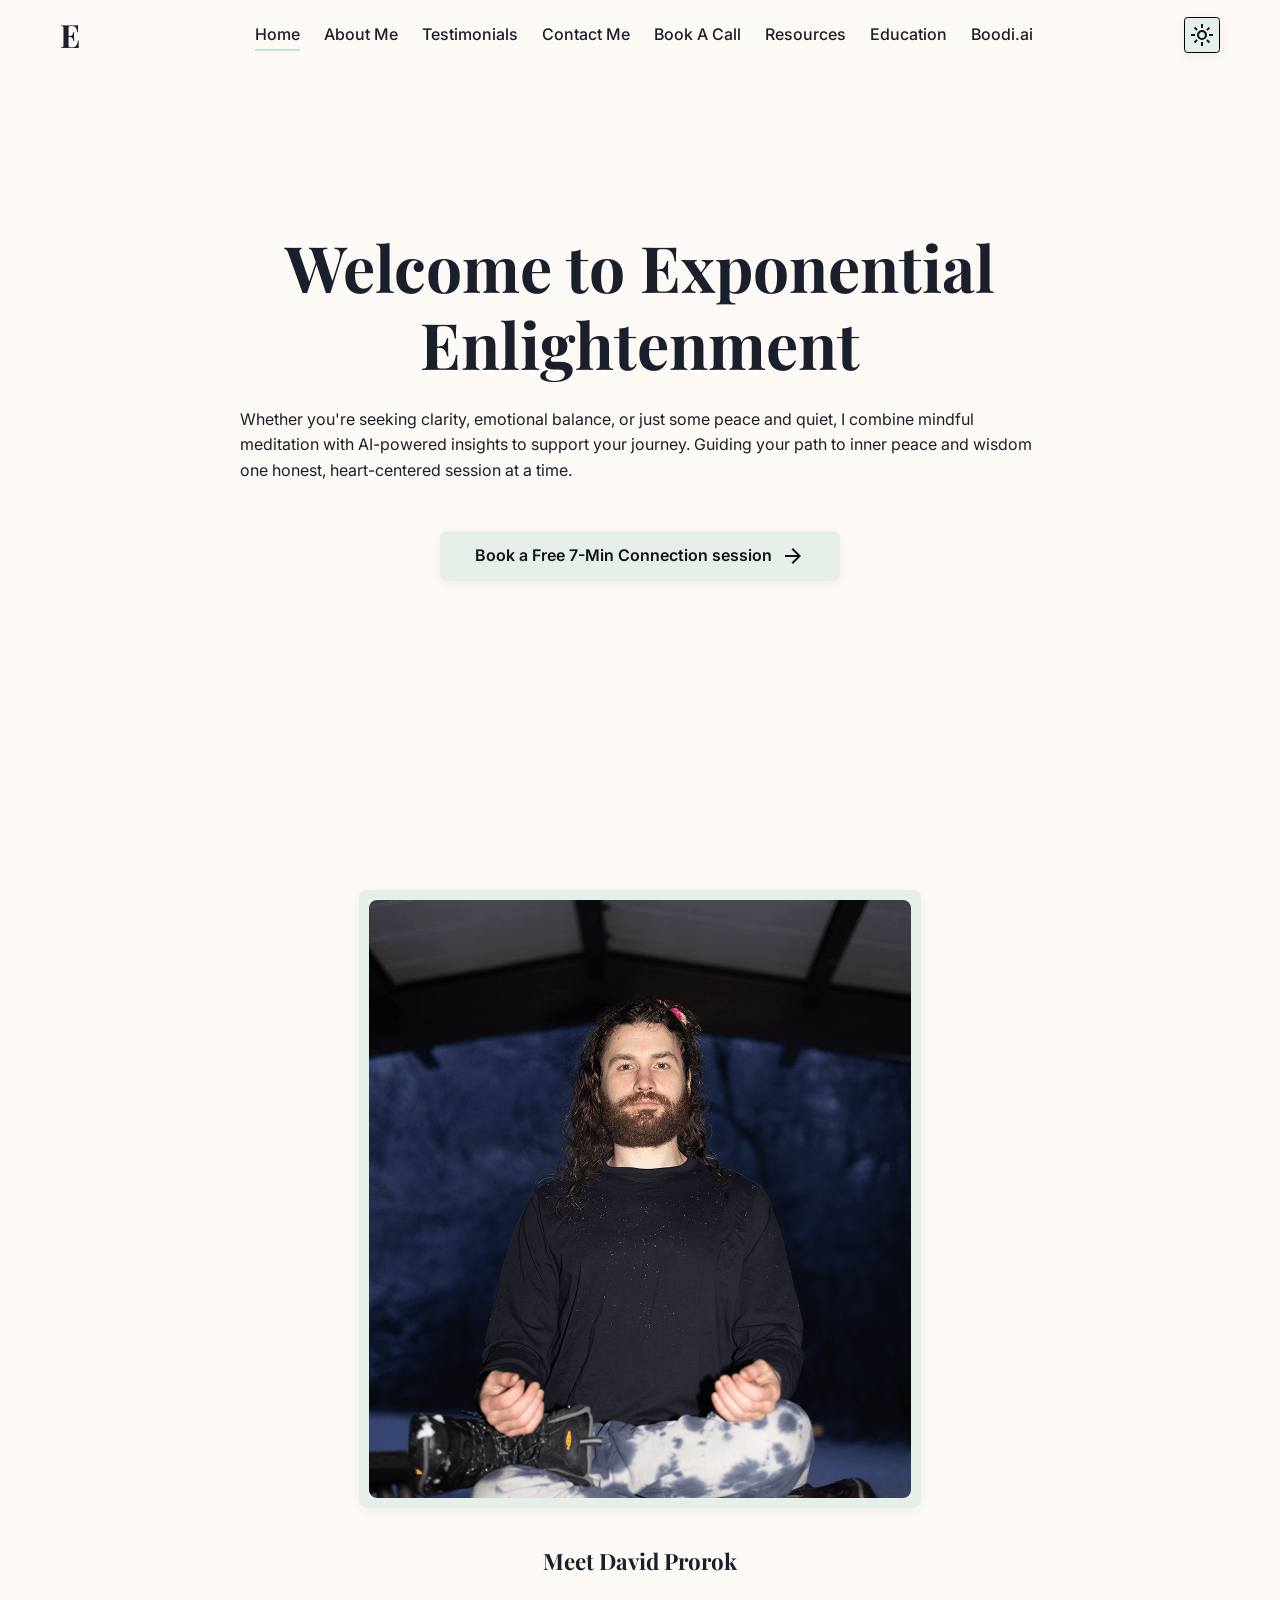
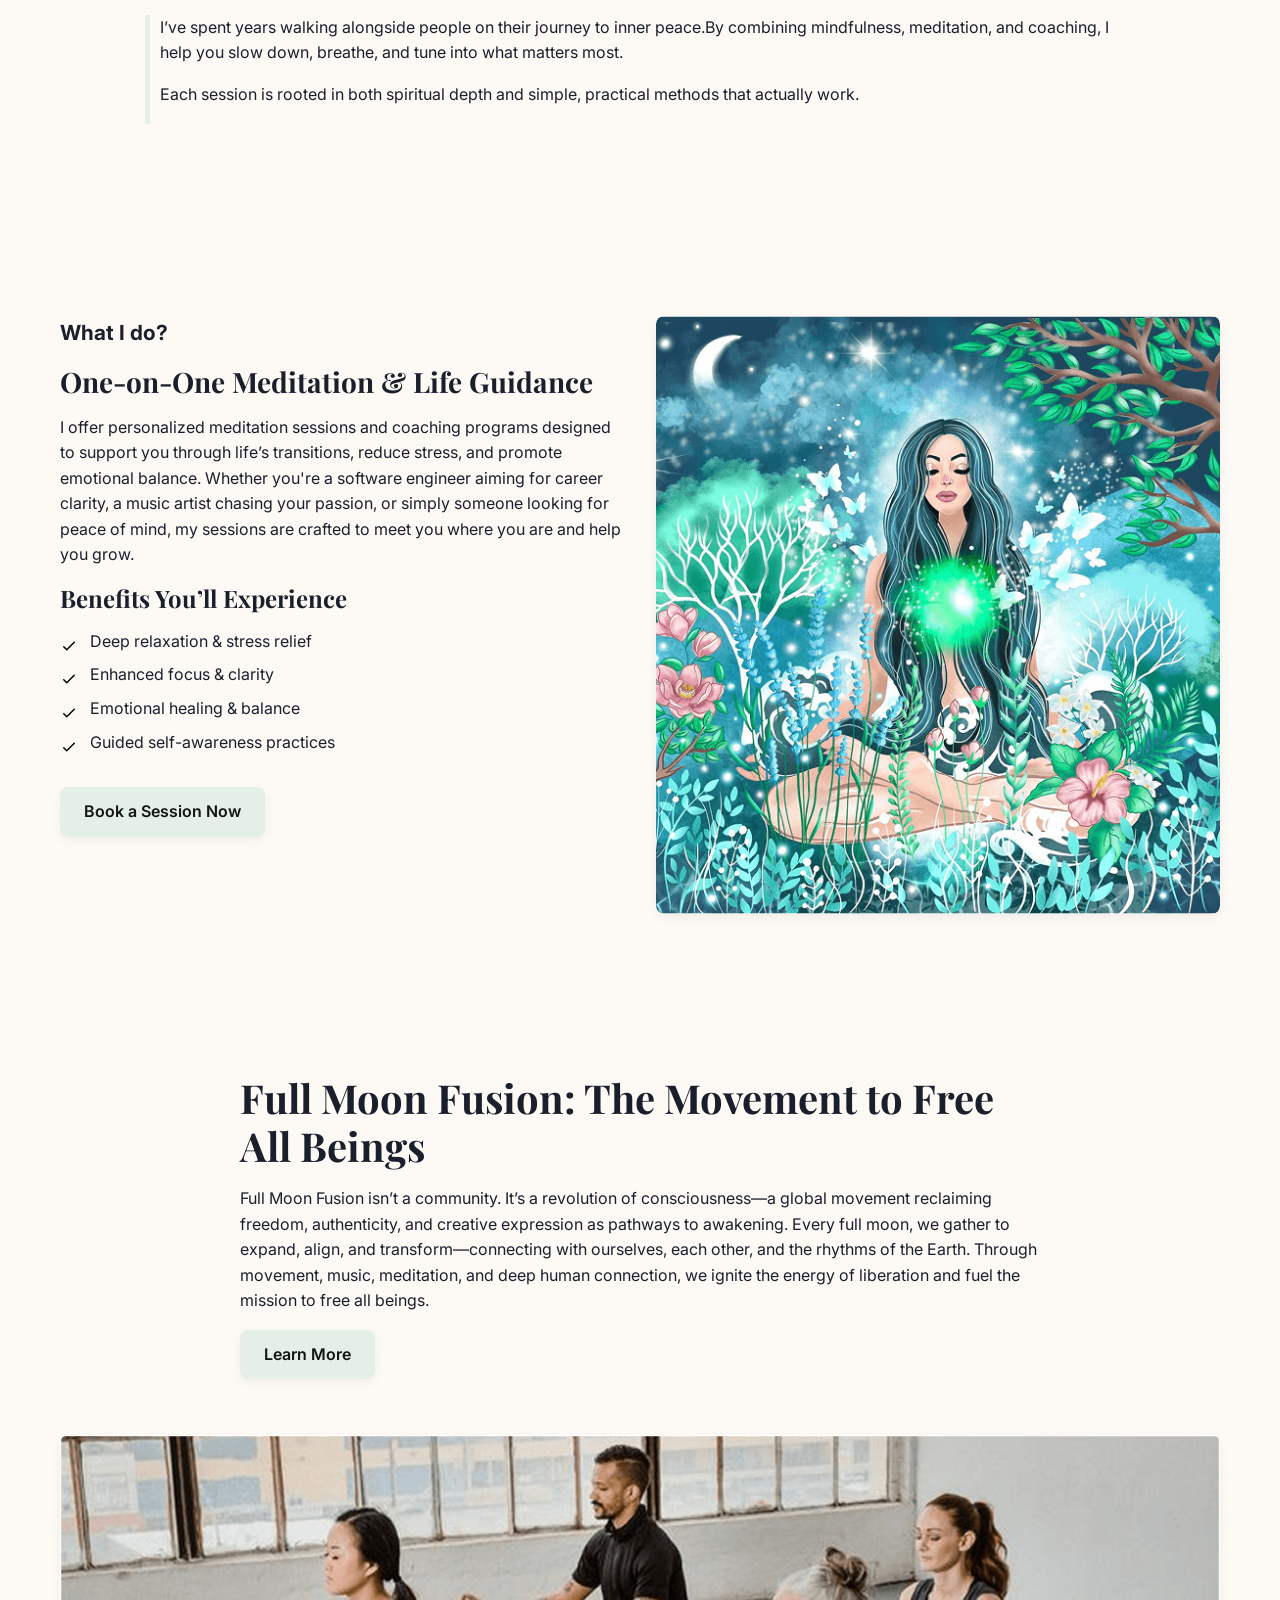
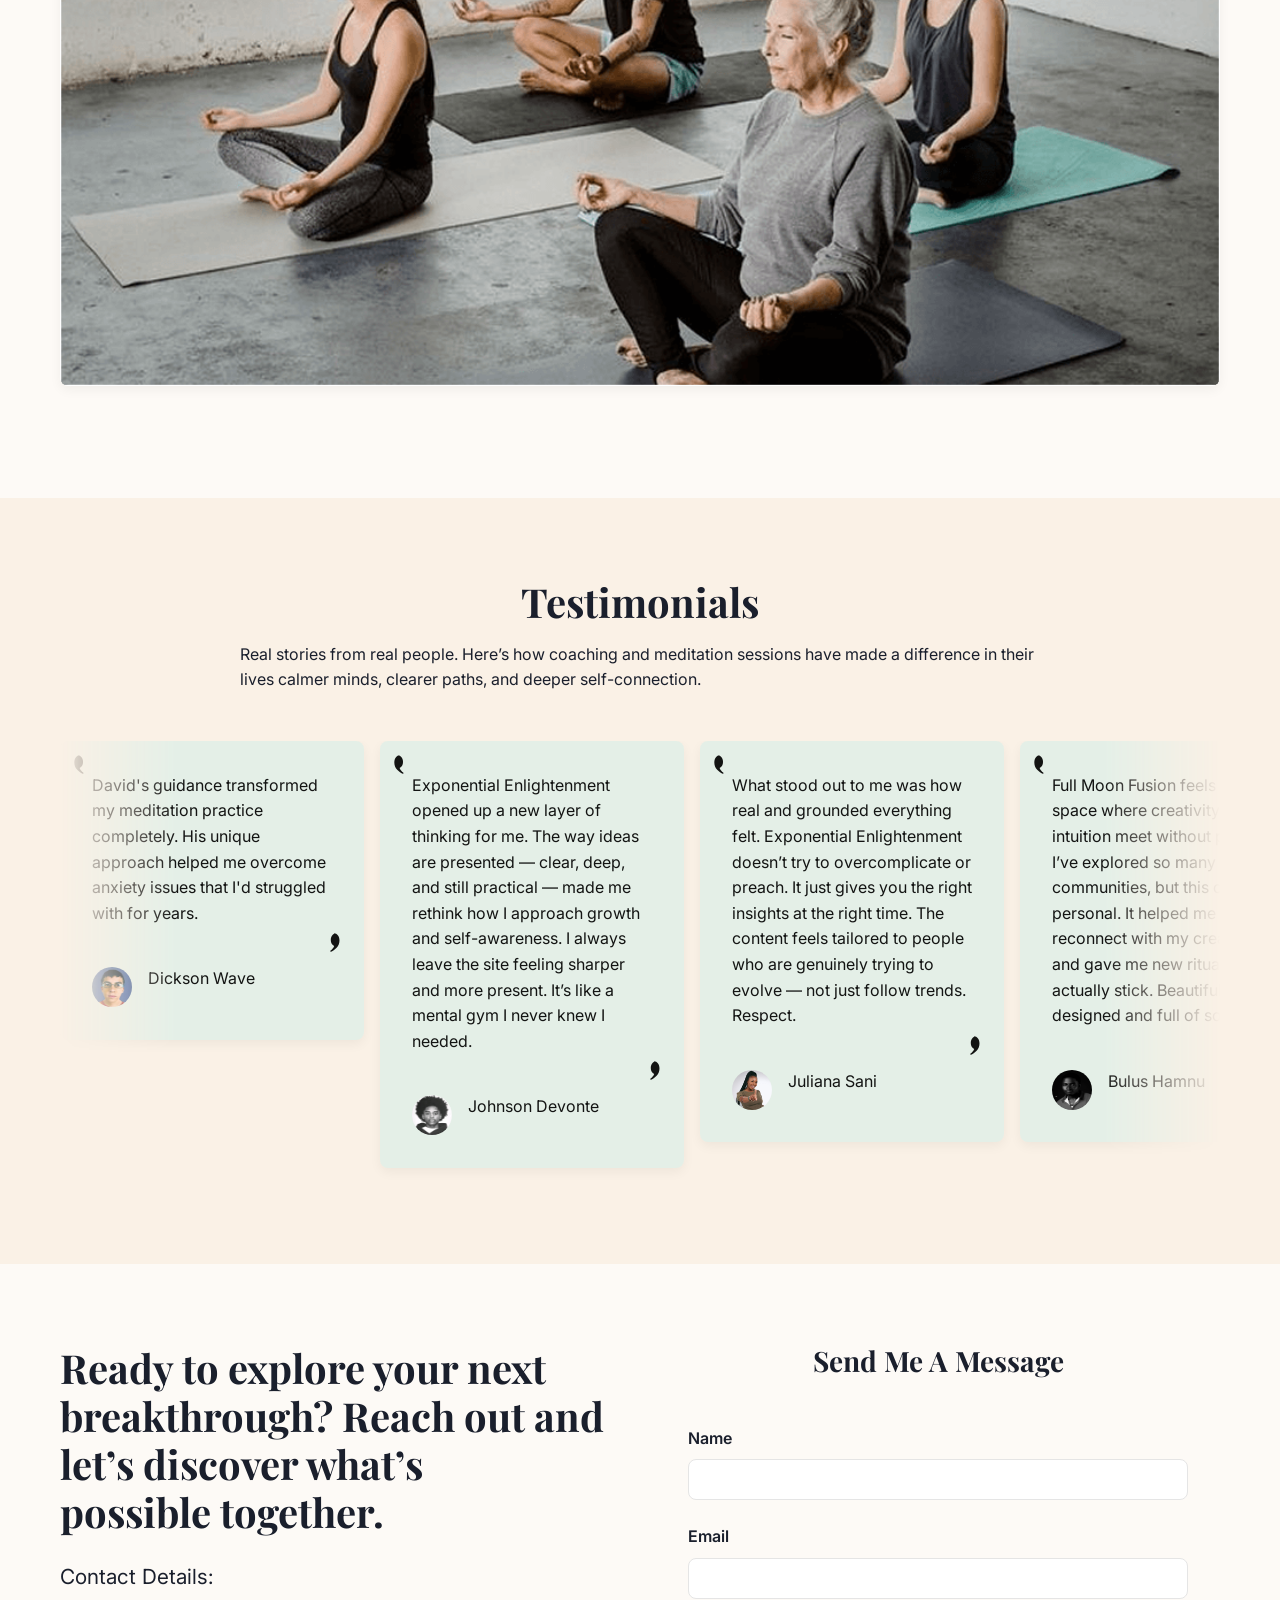
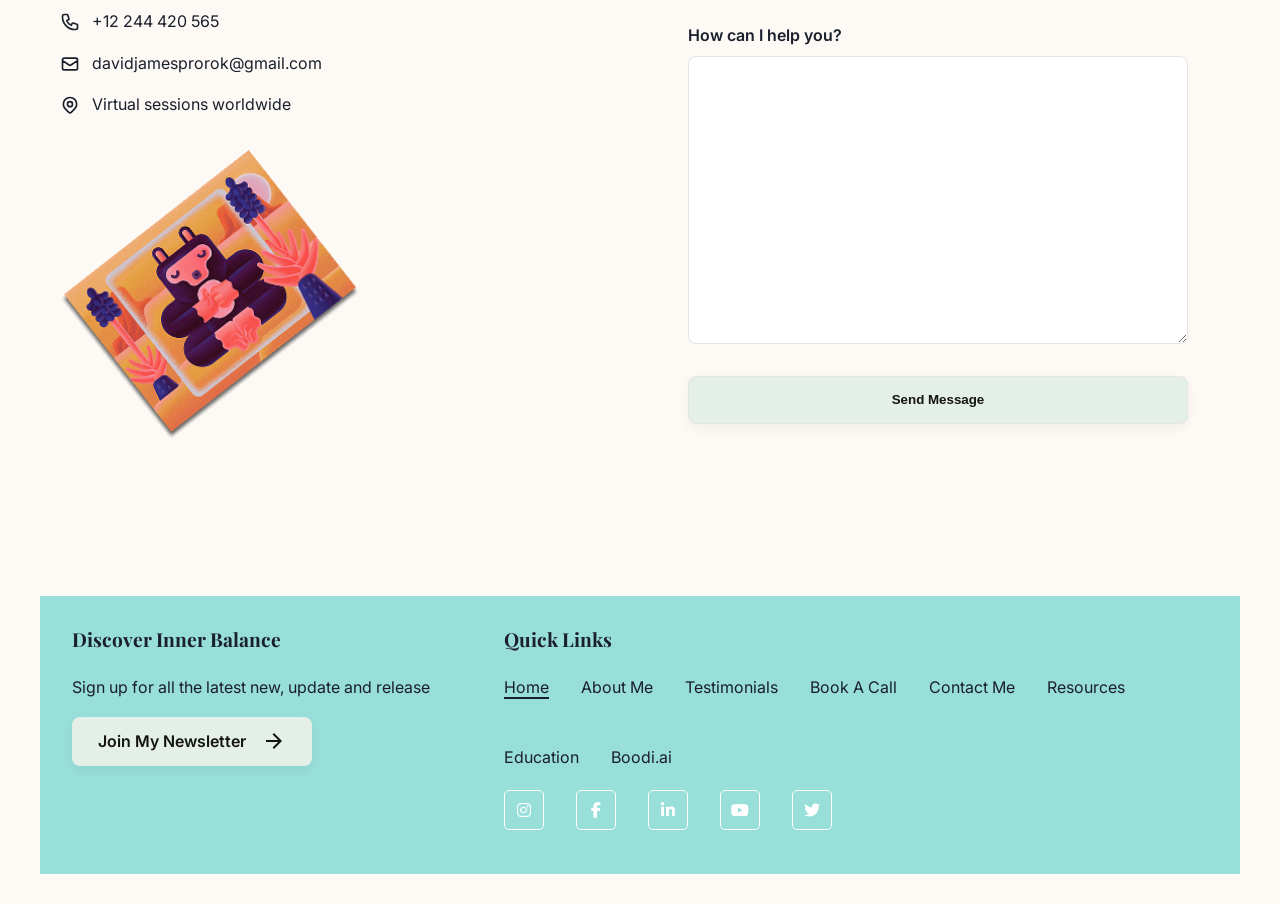
==== commit a193b4f2: "Refactor: Improved the mobile navbar toggling functionality. Removed contact page and also fix broke" ====
--- a/index.html
+++ b/index.html
@@ -28,7 +28,7 @@
             <li><a href="index.html" class="active">Home</a></li>
             <li><a href="#about-section">About Me</a></li>
             <li><a href="#testimonials">Testimonials</a></li>
-            <li><a href="contact.html">Contact</a></li>
+            <li><a href="index.html#contact-section">Contact Me</a></li>
             <li><a href="booking.html">Book A Call</a></li>
             <li><a href="resources.html">Resources</a></li>
             <li><a href="exponential-education.html">Education</a></li>
@@ -491,7 +491,10 @@
       </section>
 
       <!-- Contact Section -->
-      <section class="section contact-section animate-on-scroll">
+      <section
+        class="section contact-section animate-on-scroll"
+        id="contact-section"
+      >
         <div class="container">
           <div class="grid-2">
             <div style="align-self: start">
@@ -651,7 +654,7 @@
               <li><a href="#about-section">About Me</a></li>
               <li><a href="#testimonials">Testimonials</a></li>
               <li><a href="booking.html">Book A Call</a></li>
-              <li><a href="contact.html">Contact</a></li>
+              <li><a href="index.html#contact-section">Contact Me</a></li>
               <li><a href="resources.html">Resources</a></li>
               <li><a href="exponential-education.html">Education</a></li>
               <li><a href="boodi.html">Boodi.ai</a></li>
--- a/styles.css
+++ b/styles.css
@@ -4,9 +4,9 @@
   --background-color: #fdfaf6;
   --text-color: #1a1f2c;
 
-  --primary-color: #e4efe7; /* btn */
-  --link-primary-color: #2c6c3c; /* btn */
-  --primary-color-text: #131413; /* btn */
+  --primary-color: #e4efe7;
+  --link-primary-color: #2c6c3c;
+  --primary-color-text: #131413;
   --primary-color-hover: #b5eec5;
   --primary-color-light: rgba(26, 31, 44, 0.1);
 
@@ -28,12 +28,13 @@
   --text-color: #0d2b45;
   --secondary-color: #ffffff;
   --primary-color: #1565c0;
+  --link-primary-color: #1565c0;
   --primary-color-light: rgba(21, 101, 192, 0.1);
   --secondary-color: #bbdefb;
   --secondary-text: #546e7a;
   --border-color: #b3e5fc;
 
-  --primary-color-text: #ffffff; /* btn */
+  --primary-color-text: #ffffff;
   --primary-color-hover: #3813cb;
   --footer-color: #60bef9;
 }
@@ -44,12 +45,13 @@
   --text-color: #1b5e20;
   --secondary-color: #ffffff;
   --primary-color: #2e7d32;
+  --link-primary-color: #2e7d32;
   --primary-color-light: rgba(46, 125, 50, 0.1);
   --secondary-color: #c8e6c9;
   --secondary-text: #558b2f;
   --border-color: #a5d6a7;
 
-  --primary-color-text: #ffffff; /* btn */
+  --primary-color-text: #ffffff;
   --primary-color-hover: #13cb72;
   --footer-color: #51f1b1;
 }
@@ -60,12 +62,13 @@
   --text-color: #4a148c;
   --secondary-color: #ffffff;
   --primary-color: #7b1fa2;
+  --link-primary-color: #7b1fa2;
   --primary-color-light: rgba(123, 31, 162, 0.1);
   --secondary-color: #e1bee7;
   --secondary-text: #6a1b9a;
   --border-color: #ce93d8;
 
-  --primary-color-text: #ffffff; /* btn */
+  --primary-color-text: #ffffff;
   --primary-color-hover: #da52df;
   --footer-color: rgb(245, 138, 234);
 }
